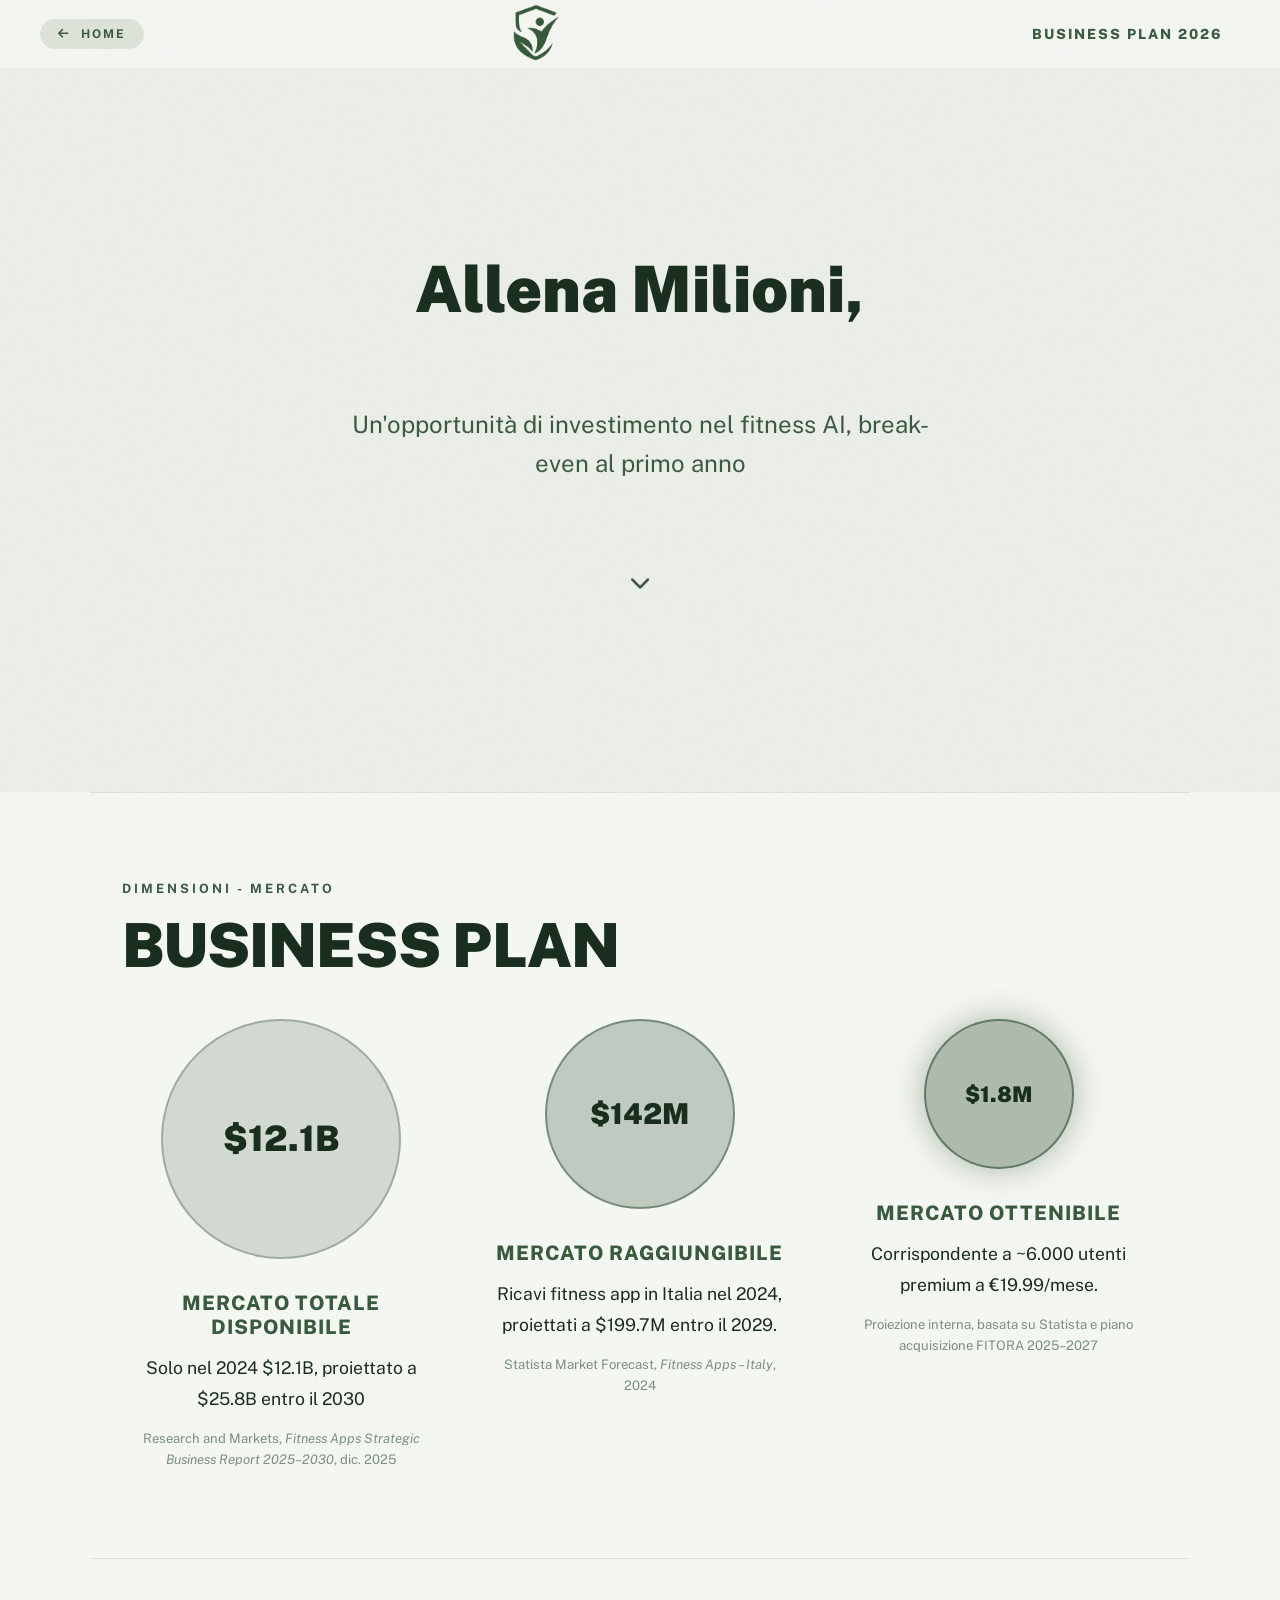
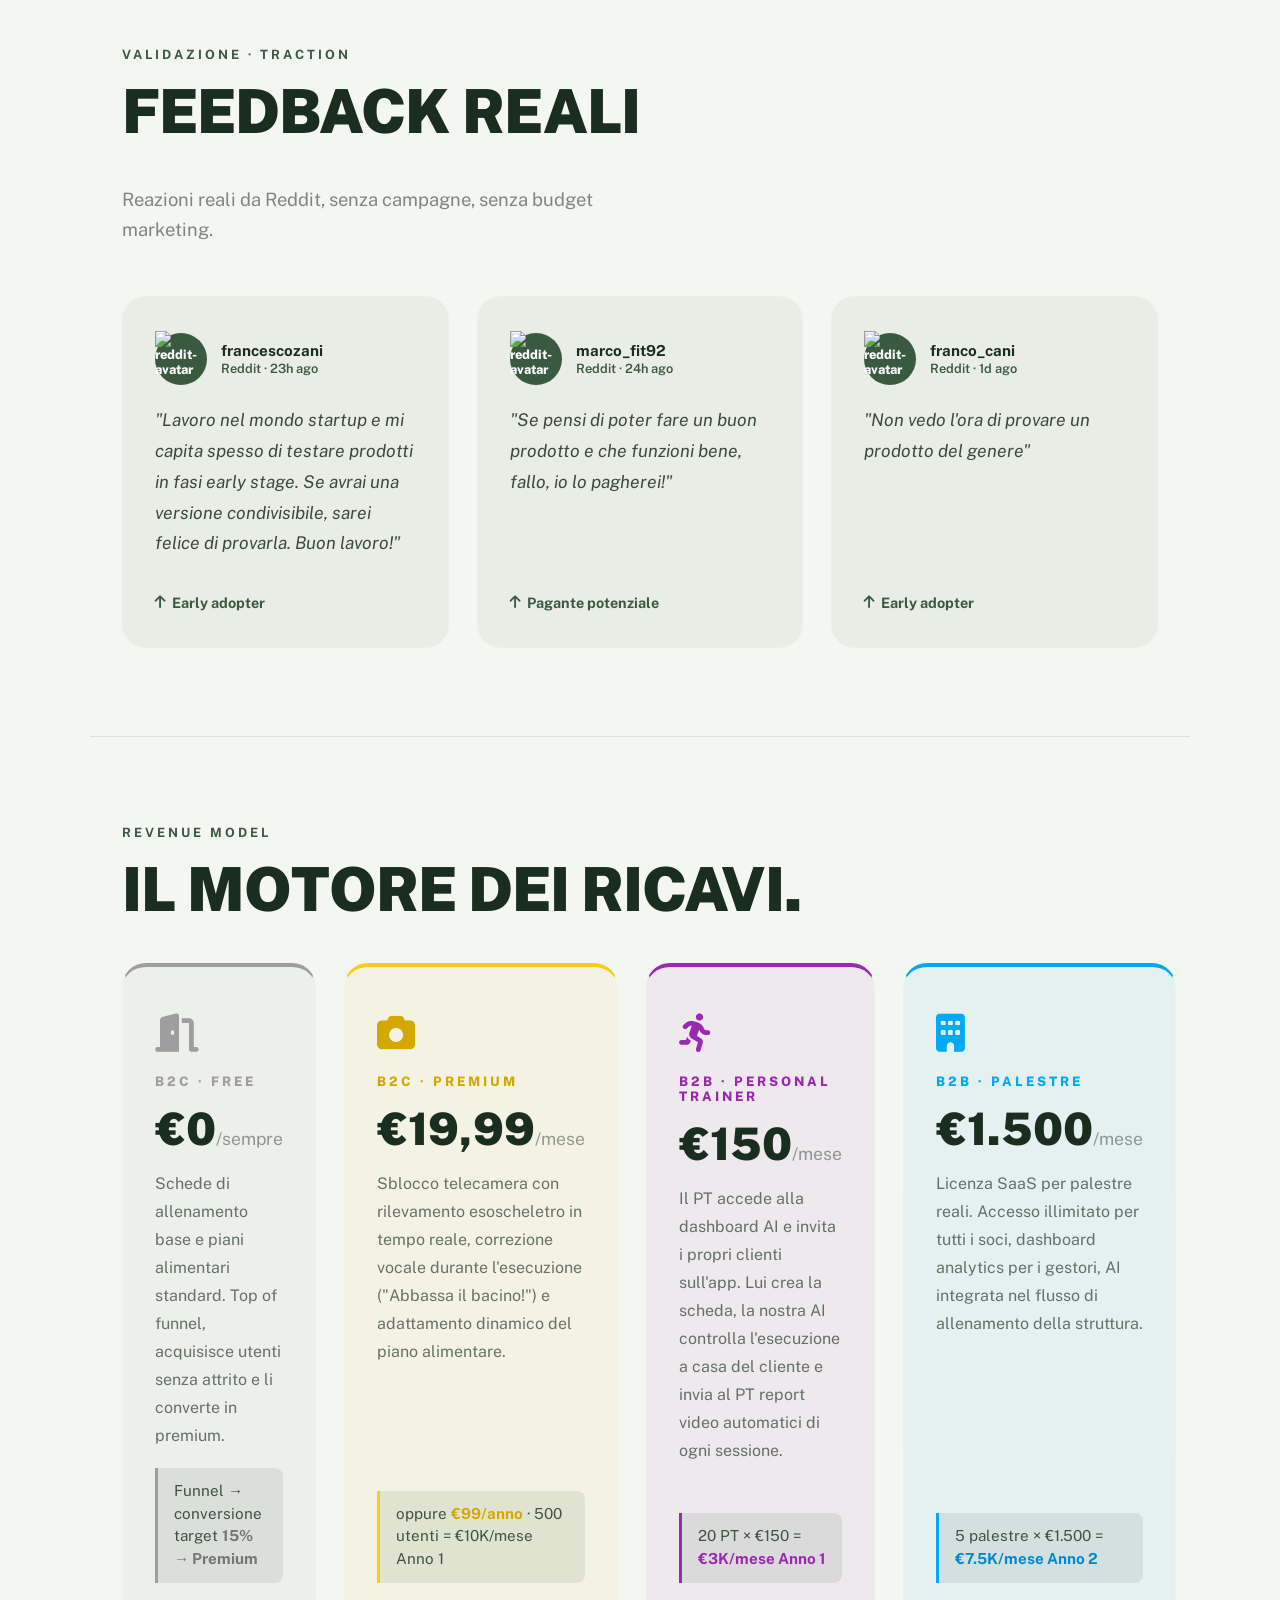
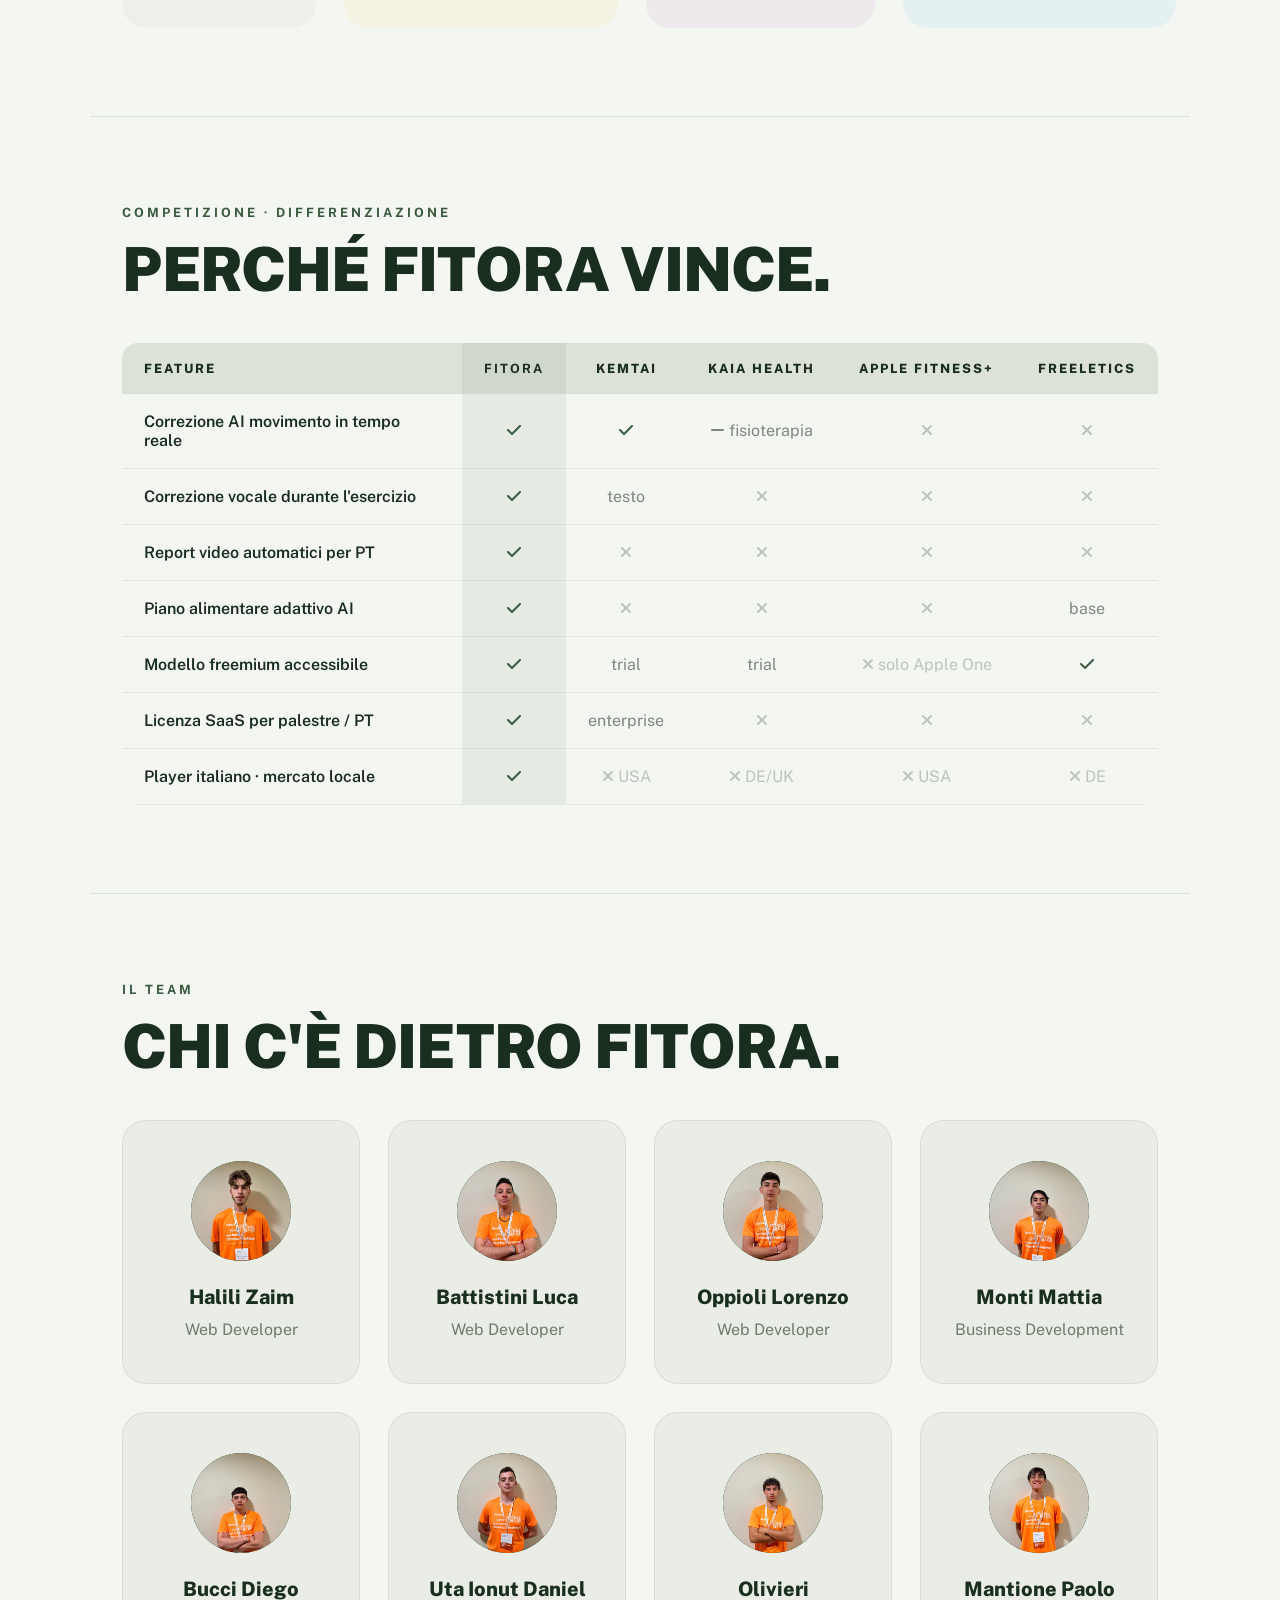
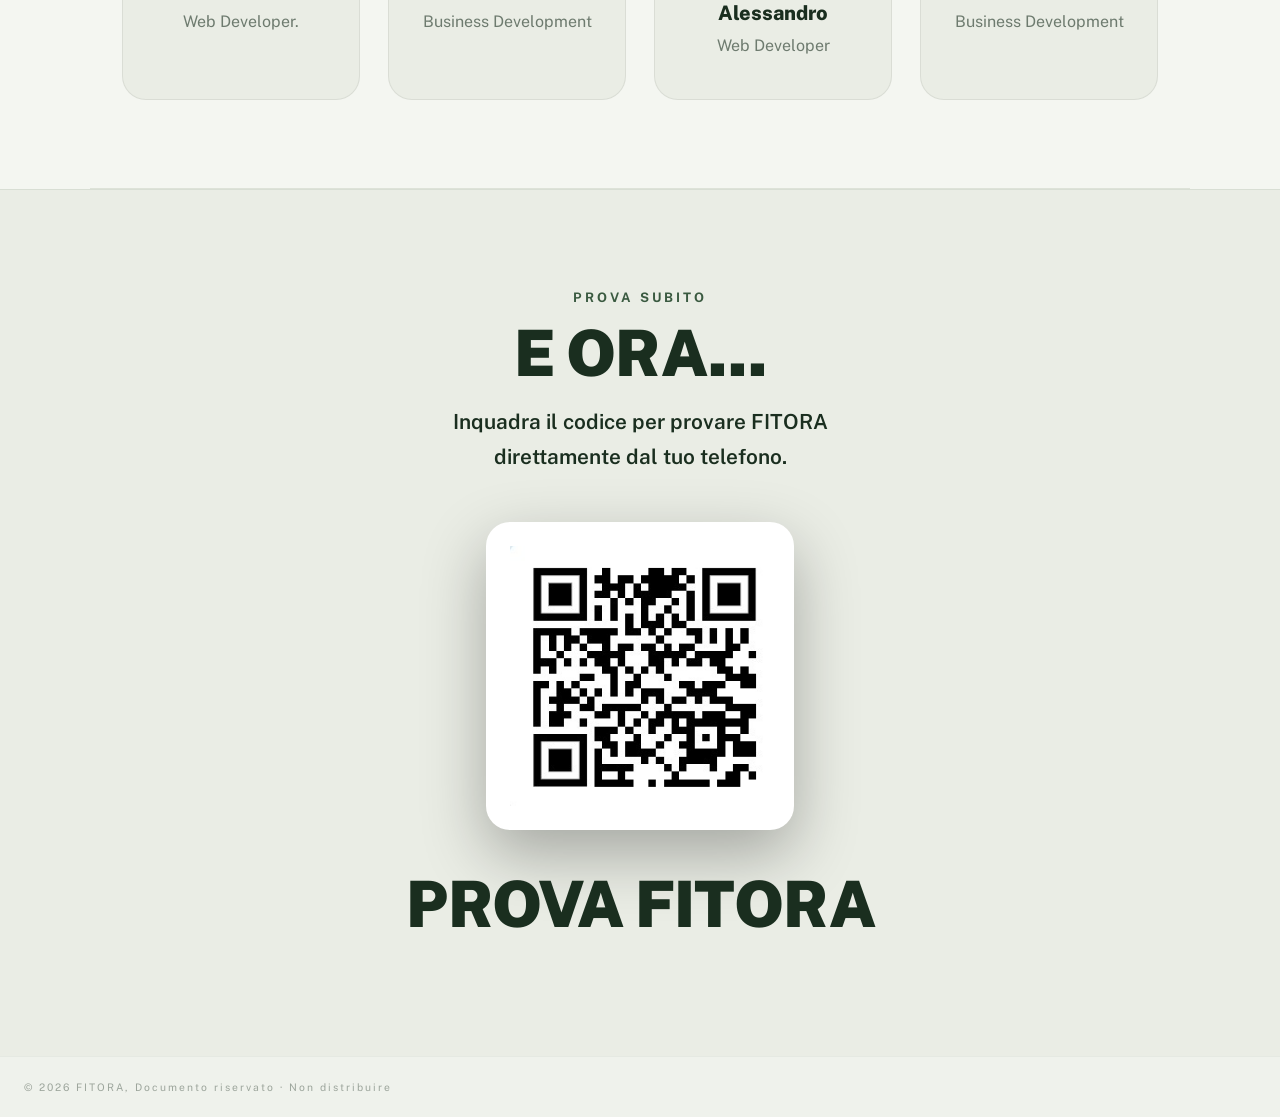
==== business.html @ dcf24d13 "." ====
<!DOCTYPE html>
<html lang="it">

<head>
  <meta charset="UTF-8">
  <meta name="viewport" content="width=device-width, initial-scale=1.0">
  <title>FITORA - Business Plan</title>
  <link rel="stylesheet" href="https://cdnjs.cloudflare.com/ajax/libs/font-awesome/6.5.2/css/all.min.css">
  <link rel="stylesheet" href="style.css">
  <link rel="stylesheet" href="business.css">
</head>

<body>

  <!-- SCROLL PROGRESS -->
  <div class="scroll-progress" id="scrollBar"></div>

  <!-- NAV -->
  <nav class="biz-nav">
    <a href="index.html" class="biz-nav-back"><i class="fa-solid fa-arrow-left"></i> &nbsp;Home</a>
    <div class="biz-nav-logo grad-text" style="display:flex;align-items:center;gap:7px;"><img src="icon (3).png"
        style="height:120px;width:auto;">FITORA</div>
    <span class="biz-tag" style="margin:0;font-size:.6rem; background-color:transparent; font-weight: 800; font-size: 14px; letter-spacing: 2px;">Business Plan 2026</span>
  </nav>

  <!-- ══ HERO ══ -->
  <section class="biz-hero">
    <h1 class="biz-hero-title hero-anim-1">
      Allena Milioni,<br>
      <span class="grad-text">Scala il Mondo.</span>
    </h1>
    <p class="biz-hero-sub hero-anim-2">
      Un'opportunità di investimento nel fitness AI, break-even al primo anno
    </p>
    <div class="hero-scroll-hint hero-anim-3">
      <i class="fa-solid fa-chevron-down"></i>
    </div>
  </section>


  <hr class="biz-divider">

  <!-- ══ MERCATO TAM/SAM/SOM ══ -->
  <section class="biz-section">
    <span class="section-tag reveal">Dimensioni - Mercato</span>
    <h2 class="section-title reveal">Business Plan</h2>
    <div class="tam-grid">
      <div class="tam-item reveal-scale d1">
        <div class="tam-circle">$12.1B</div>
        <div class="tam-item-title">Mercato Totale Disponibile</div>
        <div class="tam-item-desc">Solo nel 2024 $12.1B, proiettato a $25.8B entro il 2030</div>
        <div class="tam-source">Research and Markets, <em>Fitness Apps Strategic Business Report 2025–2030</em>, dic.
          2025</div>
      </div>
      <div class="tam-item reveal-scale d2">
        <div class="tam-circle tam-circle-mid">$142M</div>
        <div class="tam-item-title">Mercato Raggiungibile</div>
        <div class="tam-item-desc">Ricavi fitness app in Italia nel 2024, proiettati a $199.7M entro il 2029.</div>
        <div class="tam-source">Statista Market Forecast, <em>Fitness Apps – Italy</em>, 2024</div>
      </div>
      <div class="tam-item reveal-scale d3">
        <div class="tam-circle tam-circle-focus">$1.8M</div>
        <div class="tam-item-title">Mercato Ottenibile</div>
        <div class="tam-item-desc">Corrispondente a ~6.000 utenti premium a €19.99/mese.</div>
        <div class="tam-source">Proiezione interna, basata su Statista e piano acquisizione FITORA 2025–2027</div>
      </div>
    </div>
  </section>

  <hr class="biz-divider">

  <!-- ══ TRACTION ══ -->
  <section class="biz-section">
    <span class="section-tag reveal">Validazione · Traction</span>
    <h2 class="section-title reveal">Feedback Reali</h2>
    <p class="traction-sub reveal">Reazioni reali da Reddit, senza campagne, senza budget marketing.</p>
    <div class="reddit-grid">

      <div class="reddit-card reveal d1">
        <div class="reddit-header">
          <div class="reddit-avatar"><img src="https://art.ngfiles.com/comments/1049000/iu_1049813_8812437.png" alt="reddit-avatar" style="translate: 0 -5px;overflow: visible;"></div>
          <div>
            <div class="reddit-user">francescozani</div>
            <div class="reddit-sub">Reddit · 23h ago</div>
          </div>
        </div>
        <p class="reddit-quote">"Lavoro nel mondo startup e mi capita spesso di testare prodotti in fasi early stage. Se
          avrai una versione condivisibile, sarei felice di provarla. Buon lavoro!"</p>
        <div class="reddit-footer">
          <span class="reddit-upvote"><i class="fa-solid fa-arrow-up"></i> Early adopter</span>
        </div>
      </div>

      <div class="reddit-card reveal d2">
        <div class="reddit-header">
          <div class="reddit-avatar"><img src="https://art.ngfiles.com/comments/1049000/iu_1049813_8812437.png" alt="reddit-avatar"
            style="translate: 0 -5px;"></div>
          <div>
            <div class="reddit-user">marco_fit92</div>
            <div class="reddit-sub">Reddit · 24h ago</div>
          </div>
        </div>
        <p class="reddit-quote">"Se pensi di poter fare un buon prodotto e che funzioni bene, fallo, io lo pagherei!"
        </p>
        <div class="reddit-footer">
          <span class="reddit-upvote"><i class="fa-solid fa-arrow-up"></i> Pagante potenziale</span>
        </div>
      </div>

      <div class="reddit-card reveal d3">
        <div class="reddit-header">
          <div class="reddit-avatar"><img src="https://art.ngfiles.com/comments/1049000/iu_1049813_8812437.png" alt="reddit-avatar"
            style="translate: 0 -5px;"></div>
          <div>
            <div class="reddit-user">franco_cani</div>
            <div class="reddit-sub">Reddit · 1d ago</div>
          </div>
        </div>
        <p class="reddit-quote">"Non vedo l'ora di provare un prodotto del genere"</p>
        <div class="reddit-footer">
          <span class="reddit-upvote"><i class="fa-solid fa-arrow-up"></i> Early adopter</span>
        </div>
      </div>

    </div>
  </section>

  <hr class="biz-divider">

  <!-- ══ COME FAI I SOLDI ══ -->
  <section class="biz-section">
    <span class="section-tag reveal">Revenue Model</span>
    <h2 class="section-title reveal">Il Motore dei Ricavi.</h2>
    <div class="money-grid">

      <div class="money-item money-free reveal d1">
        <div class="money-icon"><i class="fa-solid fa-door-open"></i></div>
        <div class="money-channel">B2C · Free</div>
        <div class="money-price">€0<span>/sempre</span></div>
        <div class="money-desc">Schede di allenamento base e piani alimentari standard. Top of funnel, acquisisce utenti
          senza attrito e li converte in premium.</div>
        <div class="money-math">Funnel → conversione target <strong>15% → Premium</strong></div>
      </div>

      <div class="money-item money-premium reveal d2">
        <div class="money-icon"><i class="fa-solid fa-camera"></i></div>
        <div class="money-channel">B2C · Premium</div>
        <div class="money-price">€19,99<span>/mese</span></div>
        <div class="money-desc">Sblocco telecamera con rilevamento esoscheletro in tempo reale, correzione vocale
          durante l'esecuzione ("Abbassa il bacino!") e adattamento dinamico del piano alimentare.</div>
        <div class="money-math">oppure <strong>€99/anno</strong> · 500 utenti = €10K/mese Anno 1</div>
      </div>

      <div class="money-item money-pt reveal d3">
        <div class="money-icon"><i class="fa-solid fa-person-running"></i></div>
        <div class="money-channel">B2B · Personal Trainer</div>
        <div class="money-price">€150<span>/mese</span></div>
        <div class="money-desc">Il PT accede alla dashboard AI e invita i propri clienti sull'app. Lui crea la scheda,
          la nostra AI controlla l'esecuzione a casa del cliente e invia al PT report video automatici di ogni sessione.
        </div>
        <div class="money-math">20 PT × €150 = <strong>€3K/mese Anno 1</strong></div>
      </div>

      <div class="money-item money-gym reveal d4">
        <div class="money-icon"><i class="fa-solid fa-building"></i></div>
        <div class="money-channel">B2B · Palestre</div>
        <div class="money-price">€1.500<span>/mese</span></div>
        <div class="money-desc">Licenza SaaS per palestre reali. Accesso illimitato per tutti i soci, dashboard
          analytics per i gestori, AI integrata nel flusso di allenamento della struttura.</div>
        <div class="money-math">5 palestre × €1.500 = <strong>€7.5K/mese Anno 2</strong></div>
      </div>

    </div>
  </section>

  <hr class="biz-divider">

  <!-- ══ COMPETIZIONE ══ -->
  <section class="biz-section">
    <span class="section-tag reveal">Competizione · Differenziazione</span>
    <h2 class="section-title reveal">Perché FITORA vince.</h2>
    <div class="comp-table-wrap reveal">
      <table class="comp-table">
        <thead>
          <tr>
            <th>Feature</th>
            <th>FITORA</th>
            <th>Kemtai</th>
            <th>Kaia Health</th>
            <th>Apple Fitness+</th>
            <th>Freeletics</th>
          </tr>
        </thead>
        <tbody>
          <tr>
            <td>Correzione AI movimento in tempo reale</td>
            <td class="comp-yes"><i class="fa-solid fa-check"></i></td>
            <td class="comp-yes"><i class="fa-solid fa-check"></i></td>
            <td class="comp-partial"><i class="fa-solid fa-minus"></i> fisioterapia</td>
            <td class="comp-no"><i class="fa-solid fa-xmark"></i></td>
            <td class="comp-no"><i class="fa-solid fa-xmark"></i></td>
          </tr>
          <tr>
            <td>Correzione vocale durante l'esercizio</td>
            <td class="comp-yes"><i class="fa-solid fa-check"></i></td>
            <td class="comp-partial"> testo</td>
            <td class="comp-no"><i class="fa-solid fa-xmark"></i></td>
            <td class="comp-no"><i class="fa-solid fa-xmark"></i></td>
            <td class="comp-no"><i class="fa-solid fa-xmark"></i></td>
          </tr>
          <tr>
            <td>Report video automatici per PT</td>
            <td class="comp-yes"><i class="fa-solid fa-check"></i></td>
            <td class="comp-no"><i class="fa-solid fa-xmark"></i></td>
            <td class="comp-no"><i class="fa-solid fa-xmark"></i></td>
            <td class="comp-no"><i class="fa-solid fa-xmark"></i></td>
            <td class="comp-no"><i class="fa-solid fa-xmark"></i></td>
          </tr>
          <tr>
            <td>Piano alimentare adattivo AI</td>
            <td class="comp-yes"><i class="fa-solid fa-check"></i></td>
            <td class="comp-no"><i class="fa-solid fa-xmark"></i></td>
            <td class="comp-no"><i class="fa-solid fa-xmark"></i></td>
            <td class="comp-no"><i class="fa-solid fa-xmark"></i></td>
            <td class="comp-partial"> base</td>
          </tr>
          <tr>
            <td>Modello freemium accessibile</td>
            <td class="comp-yes"><i class="fa-solid fa-check"></i></td>
            <td class="comp-partial"> trial</td>
            <td class="comp-partial"> trial</td>
            <td class="comp-no"><i class="fa-solid fa-xmark"></i> solo Apple One</td>
            <td class="comp-yes"><i class="fa-solid fa-check"></i></td>
          </tr>
          <tr>
            <td>Licenza SaaS per palestre / PT</td>
            <td class="comp-yes"><i class="fa-solid fa-check"></i></td>
            <td class="comp-partial"> enterprise</td>
            <td class="comp-no"><i class="fa-solid fa-xmark"></i></td>
            <td class="comp-no"><i class="fa-solid fa-xmark"></i></td>
            <td class="comp-no"><i class="fa-solid fa-xmark"></i></td>
          </tr>
          <tr>
            <td>Player italiano · mercato locale</td>
            <td class="comp-yes"><i class="fa-solid fa-check"></i></td>
            <td class="comp-no"><i class="fa-solid fa-xmark"></i> USA</td>
            <td class="comp-no"><i class="fa-solid fa-xmark"></i> DE/UK</td>
            <td class="comp-no"><i class="fa-solid fa-xmark"></i> USA</td>
            <td class="comp-no"><i class="fa-solid fa-xmark"></i> DE</td>
          </tr>
        </tbody>
      </table>
    </div>
  </section>

  <hr class="biz-divider">

  <!-- ══ TEAM ══ -->
  <section class="biz-section">
    <span class="section-tag reveal">Il Team</span>
    <h2 class="section-title reveal">Chi c'è dietro FITORA.</h2>
    <div class="team-grid">

      <div class="team-card reveal d1">
        <div class="team-avatar"><img src="foto/foto1.jpeg"
            style="border-radius:70%; height:100%; width:100%; object-fit:cover;"></div>
        <div class="team-name">Halili Zaim</div>
        <div class="team-bio">Web Developer</div>
      </div>

      <div class="team-card reveal d2">
        <div class="team-avatar"><img src="foto/foto2.jpeg"
            style="border-radius:70%; height:100%; width:100%; object-fit:cover;"></div>
        <div class="team-name">Battistini Luca</div>
        <div class="team-bio">Web Developer</div>
      </div>

      <div class="team-card reveal d3">
        <div class="team-avatar"><img src="foto/foto3.jpeg"
            style="border-radius:70%; height:100%; width:100%; object-fit:cover;"></div>
        <div class="team-name">Oppioli Lorenzo</div>
        <div class="team-bio">Web Developer</div>
      </div>

      <div class="team-card reveal d4">
        <div class="team-avatar"><img src="foto/foto4.jpeg"
            style="border-radius:70%; height:100%; width:100%; object-fit:cover;"></div>
        <div class="team-name">Monti Mattia</div>
        <div class="team-bio">Business Development</div>
      </div>

      <div class="team-card reveal d5">
        <div class="team-avatar"><img src="foto/foto5.jpeg"
            style="border-radius:70%; height:100%; width:100%; object-fit:cover;"></div>
        <div class="team-name">Bucci Diego</div>
        <div class="team-bio">Web Developer.</div>
      </div>

      <div class="team-card reveal d6">
        <div class="team-avatar"><img src="foto/foto6.jpeg"
            style="border-radius:70%; height:100%; width:100%; object-fit:cover;"></div>
        <div class="team-name">Uta Ionut Daniel</div>
        <div class="team-bio">Business Development</div>
      </div>

      <div class="team-card reveal d1">
        <div class="team-avatar"><img src="foto/foto7.jpeg"
            style="border-radius:70%; height:100%; width:100%; object-fit:cover;"></div>
        <div class="team-name">Olivieri Alessandro</div>
        <div class="team-bio">Web Developer</div>
      </div>

      <div class="team-card reveal d2">
        <div class="team-avatar"><img src="foto/foto8.jpeg"
            style="border-radius:70%; height:100%; width:100%; object-fit:cover;"></div>
        <div class="team-name">Mantione Paolo</div>
        <div class="team-bio">Business Development</div>
      </div>

    </div>
  </section>

  <hr class="biz-divider">

  <!-- ====================== QR ====================== -->
  <section id="qr-section">
    <div class="qr-inner reveal">
      <div class="qr-eyebrow">Prova Subito</div>
      <h2 class="qr-title">E ORA...</h2>
      <p class="qr-sub" style="color: var(--white); font-weight: 600;">Inquadra il codice per provare FITORA direttamente dal tuo telefono.</p>
      <div class="qr-box">
        <img src="qr.png" alt="QR Code FITORA" class="qr-img">
      </div>
      <br>
      <br>
      <br>
      <h2 class="qr-title">PROVA FITORA</h2>
    </div>
  </section>
  <!-- ══ CTA ══ -->
  <!-- <div class="biz-cta">
    <span class="section-tag reveal" style="display:block;margin-bottom:16px">Prossimi passi</span>
    <h2 class="section-title reveal" style="margin-bottom:12px">Pronto a costruire<br><span class="grad-text">il futuro del fitness?</span></h2>
    <p class="reveal" style="max-width:480px;margin:0 auto 32px;opacity:.7;font-size:.95rem">
      
    </p>
    <div class="cta-btns reveal">
      <a href="index.html" class="btn-cta"><i class="fa-solid fa-house" style="margin-right:8px"></i>Vai alla Home di FITORA</a>
      <a href="https://alecode25.github.io/skeleton" target="_blank" rel="noopener" class="btn-ghost"><i class="fa-solid fa-camera" style="margin-right:8px"></i>Testa l'AI adesso</a>
    </div>
  </div> -->

  <footer
    style="background:var(--dark2);padding:24px;text-align:center;font-size:.65rem;opacity:.4;letter-spacing:2px;">
    © 2026 FITORA, Documento riservato · Non distribuire
  </footer>

  <script>
    /* ── Scroll progress bar ── */
    const scrollBar = document.getElementById('scrollBar');
    window.addEventListener('scroll', () => {
      const pct = window.scrollY / (document.documentElement.scrollHeight - window.innerHeight) * 100;
      scrollBar.style.width = pct + '%';
    }, { passive: true });

    /* ── Reveal on scroll ── */
    const revealObserver = new IntersectionObserver((entries) => {
      entries.forEach(e => {
        if (e.isIntersecting) {
          e.target.classList.add('visible');
          revealObserver.unobserve(e.target);
        }
      });
    }, { threshold: 0.12 });

    document.querySelectorAll('.reveal, .reveal-scale').forEach(el => revealObserver.observe(el));

    /* ── KPI number counters ── */
    function animateCount(el) {
      const target = parseFloat(el.dataset.target);
      const prefix = el.dataset.prefix || '';
      const suffix = el.dataset.suffix || '';
      const isInt = Number.isInteger(target);
      const duration = 1400;
      const start = performance.now();

      function tick(now) {
        const p = Math.min((now - start) / duration, 1);
        const eased = 1 - Math.pow(1 - p, 3);
        const val = target * eased;
        el.textContent = prefix + (isInt ? Math.round(val) : val.toFixed(1)) + suffix;
        if (p < 1) requestAnimationFrame(tick);
      }
      requestAnimationFrame(tick);
    }

    const kpiObserver = new IntersectionObserver((entries) => {
      entries.forEach(e => {
        if (e.isIntersecting && !e.target.dataset.counted) {
          e.target.dataset.counted = '1';
          animateCount(e.target);
        }
      });
    }, { threshold: 0.6 });

    document.querySelectorAll('[data-target]').forEach(el => kpiObserver.observe(el));

    /* ── Fund bars animation ── */
    const barObserver = new IntersectionObserver((entries) => {
      entries.forEach(e => {
        if (e.isIntersecting) {
          const fill = e.target.querySelector('.fund-bar-fill');
          if (fill && fill.dataset.w) {
            setTimeout(() => { fill.style.width = fill.dataset.w; }, 200);
          }
          barObserver.unobserve(e.target);
        }
      });
    }, { threshold: 0.4 });

    document.querySelectorAll('.fund-item').forEach(el => barObserver.observe(el));
  </script>

</body>

</html>
---- style.css ----
@import url('https://fonts.googleapis.com/css2?family=Public+Sans:ital,wght@0,100..900;1,100..900&family=Sansation:ital,wght@0,300;0,400;0,700;1,300;1,400;1,700&display=swap');

*,
*::before,
*::after {
  margin: 0;
  padding: 0;
  box-sizing: border-box;
}

button {
  cursor: pointer !important;
}

h1 {
  font-size: clamp(2.5rem, 5vw, 7.2rem) !important;
}

h2 {
  font-size: clamp(2.5rem, 5vw, 5.2rem) !important;
}

button:active {
  scale: 0.95;
}

html {
  scroll-behavior: smooth;
  font-size: 16px;
}

/* ── PRESENTAZIONE SU GRANDE SCHERMO ── */
@media (min-width: 1400px) {
  html { font-size: 19px; }
}

@media (min-width: 1700px) {
  html { font-size: 22px; }
}

:root {
  --cyan: #3a5a40;
  /* hunter green,primary accent */
  --green: #517751;
  /* fern,secondary accent */
  --yellow: #a3b18a;
  /* dry sage,tertiary accent */
  --grad: linear-gradient(90deg, #3a5a40);
  --grad-text: linear-gradient(100deg, var(--white));
  --dark: #f4f6f1;
  /* main bg,warm off-white */
  --dark2: #eaede5;
  /* section alt bg */
  --dark3: #dde2d8;
  /* card/panel bg */
  --white: #1a2e1f;
  /* body text,deep pine */
  --nav-h: 68px;
}

body {
  background: var(--dark);
  color: var(--white);
  font-family: 'Public Sans', sans-serif;
  overflow-x: hidden;
  -webkit-font-smoothing: antialiased;
}

img {
  display: block;
  max-width: 100%;
}

a {
  text-decoration: none;
  color: inherit;
}

/* Noise overlay */
body::after {
  content: '';
  position: fixed;
  inset: 0;
  background-image: url("data:image/svg+xml,%3Csvg viewBox='0 0 256 256' xmlns='http://www.w3.org/2000/svg'%3E%3Cfilter id='n'%3E%3CfeTurbulence type='fractalNoise' baseFrequency='0.85' numOctaves='4' stitchTiles='stitch'/%3E%3C/filter%3E%3Crect width='100%25' height='100%25' filter='url(%23n)' opacity='0.035'/%3E%3C/svg%3E");
  pointer-events: none;
  z-index: 9999;
  opacity: 0.5;
}

/* =============================================
   HELPERS
============================================= */
.grad-text {
  background: var(--grad-text);
  -webkit-background-clip: text;
  -webkit-text-fill-color: transparent;
  background-clip: text;
}

.section-tag {
  display: block;
  font-size: 0.7rem;
  font-weight: 600;
  letter-spacing: 5px;
  text-transform: uppercase;
  color: var(--cyan);
  margin-bottom: 14px;
}

.reveal {
  opacity: 0;
  transform: translateY(36px);
  transition: opacity 0.85s cubic-bezier(0.22, 1, 0.36, 1),
    transform 0.85s cubic-bezier(0.22, 1, 0.36, 1);
}

.reveal.visible {
  opacity: 1;
  transform: none;
}

/* =============================================
   NEW MODERN NAVIGATION
============================================= */
.main-header {
  position: fixed;
  top: 0;
  left: 0;
  width: 100%;
  z-index: 2100;
  height: var(--nav-h);
  display: flex;
  align-items: center;
  padding: 0 clamp(20px, 5vw, 60px);
  background: transparent;
  transition: all 0.4s cubic-bezier(0.165, 0.84, 0.44, 1);
}

.main-header.scrolled {
  background: rgba(244, 246, 241, 0.92);
  backdrop-filter: blur(12px);
  -webkit-backdrop-filter: blur(12px);
  border-bottom: 1px solid rgba(58, 90, 64, 0.15);
  height: 60px;
}

.nav-container {
  display: flex;
  align-items: center;
  justify-content: space-between;
  width: 100%;
  max-width: 1620px;
  margin: 0 auto;
}

.nav-logo {
  font-family: 'Public Sans', sans-serif;
  font-weight: 900;
  font-size: 1.5rem;
  letter-spacing: 4px;
  text-transform: uppercase;
}

.nav-menu {
  display: flex;
  align-items: center;
  gap: clamp(15px, 2vw, 35px);
}

.nav-menu a {
  font-size: 0.75rem;
  font-weight: 600;
  letter-spacing: 2px;
  text-transform: uppercase;
  color: rgba(26, 46, 31, 0.95);
  transition: color 0.3s, transform 0.3s;
}

.nav-menu a:hover {
  color: var(--cyan);
  transform: translateY(-1px);
}

.nav-actions {
  display: flex;
  align-items: center;
  gap: 20px;
}

.nav-profile-btn {
  width: 40px;
  height: 40px;
  border-radius: 50%;
  border: 2px solid var(--cyan);
  overflow: hidden;
  cursor: pointer;
  transition: transform 0.2s;
}

.nav-profile-btn:hover {
  transform: scale(1.1);
}

.nav-profile-btn img {
  width: 100%;
  height: 100%;
  object-fit: cover;
}

/* Profile Modal */
.profile-modal {
  position: fixed;
  inset: 0;
  background: rgba(26, 46, 31, 0.6);
  backdrop-filter: blur(10px);
  z-index: 3000;
  display: none;
  align-items: center;
  justify-content: center;
  padding: 20px;
}

.profile-modal.active {
  display: flex;
}

.profile-content {
  background: var(--dark2);
  border: 1px solid rgba(58, 90, 64, 0.25);
  padding: 40px;
  width: 100%;
  max-width: 450px;
  border-radius: 40px;
  position: relative;
  animation: modalPop 0.4s cubic-bezier(0.175, 0.885, 0.32, 1.275);
}

@keyframes modalPop {
  from {
    opacity: 0;
    transform: scale(0.8);
  }

  to {
    opacity: 1;
    transform: scale(1);
  }
}

.close-modal {
  position: absolute;
  top: 15px;
  right: 20px;
  background: none;
  border: none;
  color: var(--white);
  font-size: 2rem;
  cursor: pointer;
  padding: 1px 15px;
  border-radius: 1000px;
}

.close-modal:hover {
  color: var(--cyan);
  background-color: rgba(128, 128, 128, 0.2);
}

.profile-avatar-edit {
  display: flex;
  flex-direction: column;
  align-items: center;
  gap: 10px;
  margin: 10px 0;
}

.profile-avatar-edit img {
  width: 80px;
  height: 80px;
  border-radius: 50%;
  border: 2px solid var(--cyan);
  object-fit: cover;
}

.edit-avatar-btn {
  display: block;
  margin: 0 auto;
  background: none;
  border: 1px solid var(--cyan);
  color: var(--cyan);
  font-size: 0.9rem;
  padding: 6px 14px;
  text-transform: uppercase;
  cursor: pointer;
  border-radius: 6px;
  transition: all 0.2s ease;
}

.edit-avatar-btn:hover {
  background: rgba(58, 90, 64, 0.08);
}

.profile-data-grid {
  display: grid;
  grid-template-columns: 1fr 1fr;
  gap: 15px;
}

.data-item {
  display: flex;
  flex-direction: column;
  gap: 5px;
}

.data-item label {
  font-size: 0.6rem;
  color: var(--cyan);
  text-transform: uppercase;
  letter-spacing: 1px;
}

.data-item input {
  background: var(--dark3);
  border: 1px solid rgba(26, 46, 31, 0.15);
  color: var(--white);
  padding: 8px;
  font-family: inherit;
}

/* Mobile Overlay Fix */
.mobile-overlay .mobile-links a.grad-text {
  border-top: 1px solid rgba(26, 46, 31, 0.12);
  padding-top: 20px;
}

/* Updated Nav CTA */
.nav-cta-btn {
  background: var(--grad);
  background-size: 250% 100%;
  color: #fff !important;
  font-family: 'Public Sans', sans-serif;
  font-weight: 700;
  font-size: 0.8rem;
  letter-spacing: 2px;
  text-transform: uppercase;
  padding: 10px 24px;
  border-radius: 40px;
  border: none;
  transition: transform 0.3s, box-shadow 0.3s;
  animation: liquidShift 5s ease infinite;
  position: relative;
  overflow: hidden;
}


.nd {
  background-color: #f4f6f1;
  color: #3a5a40;
  background-size: 250% 100%;
  font-family: 'Public Sans', sans-serif;
  font-weight: 700;
  font-size: 0.8rem;
  letter-spacing: 2px;
  text-transform: uppercase;
  padding: 10px 24px;
  border-radius: 40px;
  border: none;
  transition: 0.2s ease-in-out;
  animation: liquidShift 5s ease infinite;
  position: relative;
  overflow: hidden;
}

.nd:hover {
  background-color: #3a5a40;
  color: #f4f6f1;
}

.nav-cta-btn:hover {
  transform: scale(1.05);
}

/* --- ANIMAZIONE HAMBURGER TO X --- */
#navToggle {
  display: none;
  background: transparent;
  border: none;
  cursor: pointer;
  padding: 0;
  position: relative;
  z-index: 10001;
  width: 30px;
  height: 22px;
  flex-direction: column;
  justify-content: space-between;
}

#navToggle span {
  display: block;
  width: 100%;
  height: 3px;
  background-color: var(--white);
  border-radius: 3px;
  transition: all 0.4s cubic-bezier(0.68, -0.6, 0.32, 1.6);
  transform-origin: center;
}

#navToggle.active span:nth-child(1) {
  transform: translateY(9.5px) rotate(135deg);
}

#navToggle.active span:nth-child(2) {
  opacity: 0;
  transform: translateX(-20px);
}

#navToggle.active span:nth-child(3) {
  transform: translateY(-9.5px) rotate(-135deg);
}

#navToggle:hover span:nth-child(2) {
  width: 70%;
}

#navToggle.active:hover span:nth-child(2) {
  width: 100%;
}

/* Mobile Overlay */
.mobile-overlay {
  position: fixed;
  inset: 0;
  background: rgba(234, 237, 229, 0.98);
  z-index: 2050;
  display: flex;
  flex-direction: column;
  align-items: center;
  justify-content: center;
  opacity: 0;
  pointer-events: none;
  transition: opacity 0.4s;
  padding: 40px;
}

.mobile-overlay.active {
  opacity: 1;
  pointer-events: all;
}

.mobile-profile-section {
  display: flex;
  flex-direction: column;
  align-items: center;
  margin-bottom: 40px;
  cursor: pointer;
  opacity: 0;
  transform: translateY(20px);
  transition: all 0.4s 0.1s;
}

.mobile-overlay.active .mobile-profile-section {
  opacity: 1;
  transform: translateY(0);
}

.mobile-profile-section img {
  width: 88px;
  height: 88px;
  border-radius: 50%;
  border: 3px solid var(--cyan);
  object-fit: cover;
  object-position: center top;
  margin-bottom: 12px;
  box-shadow: 0 4px 20px rgba(26,46,31,.15);
}

.mobile-profile-section span {
  font-family: 'Public Sans', sans-serif;
  font-weight: 900;
  font-size: 1.4rem;
  letter-spacing: 2px;
}

.mobile-profile-section p {
  font-size: 0.7rem;
  color: rgba(26, 46, 31, 0.45);
  text-transform: uppercase;
  letter-spacing: 1px;
}

.mobile-links {
  display: flex;
  flex-direction: column;
  gap: 30px;
  text-align: center;
  margin-bottom: 50px;
}

.mobile-links a {
  font-family: 'Public Sans', sans-serif;
  font-size: 2rem;
  font-weight: 900;
  letter-spacing: 4px;
  text-transform: uppercase;
  color: var(--white);
  opacity: 0;
  transform: translateY(20px);
  transition: all 0.4s;
}

.mobile-overlay.active .mobile-links a {
  opacity: 1;
  transform: translateY(0);
}

.mobile-overlay.active .mobile-links a:nth-child(1) {
  transition-delay: 0.2s;
}

.mobile-overlay.active .mobile-links a:nth-child(2) {
  transition-delay: 0.3s;
}

.mobile-overlay.active .mobile-links a:nth-child(3) {
  transition-delay: 0.4s;
}

.mobile-overlay.active .mobile-links a:nth-child(4) {
  transition-delay: 0.5s;
}

.mobile-overlay.active .mobile-links a:nth-child(5) {
  transition-delay: 0.6s;
}

@media (max-width: 960px) {

  .nav-menu,
  .nav-actions {
    display: none;
  }

  .nav-toggle {
    display: block;
  }

  #navToggle {
    display: flex;
  }
}

/* =============================================
   HERO
============================================= */
#hero {
  position: relative;
  min-height: 100svh;
  display: flex;
  align-items: center;
  overflow: hidden;
  background: radial-gradient(ellipse 70% 80% at 65% 50%, #d6e4d8 0%, #f4f6f1 55%);
  padding-top: var(--nav-h);
}

.hero-lines {
  position: absolute;
  inset: 0;
  background: repeating-linear-gradient(-45deg, transparent, transparent 48px,
      rgba(58, 90, 64, 0.04) 48px, rgba(58, 90, 64, 0.04) 49px);
}

.hero-panel {
  position: absolute;
  top: 0;
  right: 0;
  width: 52%;
  height: 100%;
  clip-path: polygon(18% 0, 100% 0, 100% 100%, 0 100%);
  background: linear-gradient(140deg, #d6e4d8 0%, #eaede5 100%);
}

.hero-panel::after {
  content: '';
  position: absolute;
  inset: 0;
  background: radial-gradient(ellipse at 40% 50%, rgba(58, 90, 64, 0.07) 0%, transparent 65%);
}

.hero-visual {
  position: absolute;
  top: 0;
  right: 0;
  width: 52%;
  height: 100%;
  clip-path: polygon(18% 0, 100% 0, 100% 100%, 0 100%);
  z-index: 1;
}

.hero-visual img {
  width: 100%;
  height: 100%;
  object-fit: cover;
  object-position: center top;
  filter: grayscale(15%) brightness(0.85);
}

.hero-visual-overlay {
  position: absolute;
  inset: 0;
  background: linear-gradient(to right,
      #f4f6f1 0%,
      rgba(244, 246, 241, 0.4) 30%,
      rgba(234, 237, 229, 0.1) 100%);
}

.hero-content {
  position: relative;
  z-index: 10;
  padding: clamp(40px, 6vw, 80px) clamp(20px, 5vw, 60px);
  animation: heroIn 1s cubic-bezier(0.22, 1, 0.36, 1) 0.1s both;
}

@keyframes heroIn {
  from {
    opacity: 0;
    transform: translateY(30px);
  }

  to {
    opacity: 1;
    transform: none;
  }
}

.hero-badge {
  display: inline-block;
  font-size: 0.7rem;
  font-weight: 600;
  letter-spacing: 4px;
  text-transform: uppercase;
  color: var(--cyan);
  padding: 6px 14px;
  margin-bottom: 22px;
}

.hero-logo {
  font-family: 'Public Sans', sans-serif;
  font-weight: 900;
  font-size: clamp(4.5rem, 13vw, 7.5rem);
  line-height: 0.88;
  letter-spacing: -3px;
  text-transform: uppercase;
  margin-bottom: 22px;
}

.hero-quote {
  font-size: clamp(0.9rem, 2vw, 1.05rem);
  line-height: 1.7;
  color: rgba(26, 46, 31, 0.95);
  font-style: italic;
  max-width: 460px;
  margin-bottom: 42px;
  font-weight: 500;
}

.hero-btns {
  display: flex;
  gap: 10px;
  flex-wrap: wrap;
  align-items: center;
}

.btn-cta {
  display: inline-block;
  background: var(--grad);
  background-size: 250% 100%;
  color: #fff;
  font-family: 'Public Sans', sans-serif;
  font-weight: 600;
  font-size: clamp(0.95rem, 2.5vw, 1.1rem);
  letter-spacing: 3px;
  text-transform: uppercase;
  padding: clamp(14px, 2.5vw, 18px) clamp(28px, 5vw, 42px);
  border-radius: 40px;
  transition: transform 0.2s, box-shadow 0.3s;
  position: relative;
  overflow: hidden;
  animation: liquidShift 5s ease infinite;
}

.btn-cta::before {
  content: '';
  position: absolute;
  inset: 0;
  background: rgba(255, 255, 255, 0.18);
  border-radius: inherit;
  transform: translateY(100%);
  transition: transform 0.5s cubic-bezier(0.23, 1, 0.32, 1);
}

.btn-cta:hover::before {
  transform: translateY(0);
}

.btn-cta:hover {
  transform: scale(1.03);
}

.btn-ghost {
  font-family: 'Public Sans', sans-serif;
  display: flex;
  align-items: center;
  gap: 7px;
  font-size: clamp(0.95rem, 2.5vw, 1.1rem);
  font-weight: 600;
  letter-spacing: 2px;
  text-transform: uppercase;
  color: rgba(26, 46, 31, 0.65);
  border-radius: 40px;
  padding: 11px 20px;
  backdrop-filter: blur(8px);
  -webkit-backdrop-filter: blur(8px);
  transition: all 0.3s ease;
  padding: clamp(14px, 2.5vw, 18px) clamp(28px, 5vw, 35px);
}

.btn-ghost:hover {
  color: var(--cyan);
  border-color: rgba(58, 90, 64, 0.45);
  background: rgba(58, 90, 64, 0.07);
}

/* Hero scroll indicator */
.scroll-hint {
  position: absolute;
  bottom: 32px;
  left: 50%;
  transform: translateX(-50%);
  display: flex;
  flex-direction: column;
  align-items: center;
  gap: 8px;
  font-size: 0.6rem;
  letter-spacing: 4px;
  text-transform: uppercase;
  color: rgba(26, 46, 31, 0.3);
  animation: fadeInUp 1s 1.5s both;
}

.scroll-hint .dot {
  width: 4px;
  height: 4px;
  background: var(--cyan);
  border-radius: 50%;
  animation: bounce 1.6s ease-in-out infinite;
}

@keyframes bounce {

  0%,
  100% {
    transform: translateY(0)
  }

  50% {
    transform: translateY(8px)
  }
}

@keyframes fadeInUp {
  from {
    opacity: 0;
    transform: translateX(-50%) translateY(10px)
  }

  to {
    opacity: 1;
    transform: translateX(-50%) translateY(0)
  }
}

@keyframes liquidShift {

  0%,
  100% {
    background-position: 0% 50%;
  }

  50% {
    background-position: 100% 50%;
  }
}

/* =============================================
   STATS BAR
============================================= */
.stats-bar {
  display: grid;
  grid-template-columns: repeat(4, 1fr);
  background: var(--dark3);
  border-top: 1px solid rgba(58, 90, 64, 0.15);
  border-bottom: 1px solid rgba(58, 90, 64, 0.15);
}

.stat-item {
  padding: clamp(20px, 4vw, 36px) clamp(12px, 2vw, 20px);
  text-align: center;
  border-right: 1px solid rgba(26, 46, 31, 0.08);
  opacity: 0;
  transform: translateY(16px);
  transition: opacity 0.6s, transform 0.6s;
}

.stat-item:last-child {
  border-right: none;
}

.stat-item.visible {
  opacity: 1;
  transform: none;
}

.stat-item:nth-child(2) {
  transition-delay: 0.1s;
}

.stat-item:nth-child(3) {
  transition-delay: 0.2s;
}

.stat-item:nth-child(4) {
  transition-delay: 0.3s;
}

.stat-num {
  font-family: 'Public Sans', sans-serif;
  font-weight: 900;
  font-size: clamp(1.8rem, 4vw, 2.8rem);
}

.stat-label {
  font-size: clamp(0.6rem, 1.2vw, 0.72rem);
  letter-spacing: 3px;
  text-transform: uppercase;
  color: rgba(26, 46, 31, 0.4);
  margin-top: 4px;
}

/* =============================================
   SECTION BASE
============================================= */
.section {
  padding: clamp(70px, 10vw, 130px) clamp(20px, 5vw, 70px);
}

.section-title {
  font-family: 'Public Sans', sans-serif;
  font-weight: 900;
  font-size: clamp(2.8rem, 7vw, 5.8rem);
  line-height: 1;
  letter-spacing: -1px;
  text-transform: uppercase;
  margin-bottom: 28px;
}

/* =============================================
   BEYOND BILANCIA
============================================= */
#beyond {
  background: var(--dark);
  display: grid;
  grid-template-columns: 1fr 1fr;
  gap: clamp(40px, 6vw, 90px);
  align-items: center;
}

.beyond-visual {
  position: relative;
  border-radius: 0;
  overflow: hidden;
  aspect-ratio: 4/3;
  clip-path: polygon(0 0, 88% 0, 100% 100%, 12% 100%);
}

.beyond-visual img {
  width: 100%;
  height: 100%;
  object-fit: cover;
  filter: brightness(0.85) grayscale(15%);
  transform: scale(1.06);
  transition: transform 7s ease;
}

.beyond-visual:hover img {
  transform: scale(1);
}

.beyond-visual::after {
  content: '';
  position: absolute;
  inset: 0;
  background: linear-gradient(130deg, rgba(58, 90, 64, 0.12) 0%, transparent 55%);
}

.beyond-slash {
  position: absolute;
  right: -3px;
  top: 50%;
  transform: translateY(-50%);
  width: 5px;
  height: 100px;
  background: var(--grad);
}

.beyond-text {
  max-width: 540px;
}

.data-pills {
  display: flex;
  flex-wrap: wrap;
  gap: 8px;
  margin: 24px 0 20px;
}

.pill {
  background: rgba(58, 90, 64, 0.07);
  color: var(--cyan);
  font-size: 0.72rem;
  font-weight: 600;
  letter-spacing: 2px;
  text-transform: uppercase;
  padding: 7px 16px;
  border-radius: 20px;
  backdrop-filter: blur(4px);
  -webkit-backdrop-filter: blur(4px);
  transition: all 0.25s ease;
}

.beyond-desc {
  font-size: clamp(0.88rem, 1.5vw, 1rem);
  line-height: 1.82;
  color: rgba(26, 46, 31, 0.95);
  margin-bottom: 14px;
}

/* =============================================
   FEATURES GRID
============================================= */
#features {
  background: var(--dark2);
}

.features-head {
  text-align: center;
  max-width: 640px;
  margin: 0 auto clamp(44px, 7vw, 80px);
}

.features-head p {
  font-size: clamp(0.88rem, 1.5vw, 1rem);
  color: rgba(26, 46, 31, 0.5);
  line-height: 1.7;
  margin-top: 14px;
}

.features-grid {
  display: grid;
  grid-template-columns: repeat(3, 1fr);
  gap: 2px;
}

.feat-card {
  background: var(--dark2);
  padding: clamp(32px, 4vw, 52px) clamp(24px, 3vw, 42px);
  position: relative;
  overflow: hidden;
  opacity: 0;
  transform: translateY(28px);
  transition: opacity 0.7s, transform 0.7s;
  cursor: default;
  border: 1px solid var(--dark3);
  border-radius: 6px;
}

.feat-card.visible {
  opacity: 1;
  transform: none;
}

.feat-card::before {
  content: '';
  position: absolute;
  bottom: 0;
  left: 0;
  right: 0;
  height: 3px;
  background: var(--grad);
  transform: scaleX(0);
  transform-origin: left;
  transition: transform 0.4s;
}

.feat-card:hover::before {
  transform: scaleX(1);
}

.feat-card::after {
  content: '';
  position: absolute;
  inset: 0;
  background: radial-gradient(ellipse at 15% 85%, rgba(58, 90, 64, 0.06) 0%, transparent 55%);
  opacity: 0;
  transition: opacity 0.4s;
}

.feat-card:hover::after {
  opacity: 1;
}

.feat-num {
  position: absolute;
  top: 16px;
  right: 20px;
  font-family: 'Public Sans', sans-serif;
  font-weight: 900;
  font-size: clamp(3rem, 5vw, 5.5rem);
  color: rgba(26, 46, 31, 0.08);
  line-height: 1;
  user-select: none;
}

.feat-icon {
  font-size: clamp(2rem, 4vw, 2.6rem);
  margin-bottom: 18px;
}

.feat-title {
  font-family: 'Public Sans', sans-serif;
  font-weight: 700;
  font-size: clamp(1.2rem, 2.5vw, 1.55rem);
  text-transform: uppercase;
  letter-spacing: 1px;
  margin-bottom: 12px;
}

.feat-desc {
  font-size: clamp(0.82rem, 1.3vw, 0.9rem);
  line-height: 1.78;
  color: rgba(26, 46, 31, 0.55);
}

/* =============================================
   AI VISION
============================================= */
#vision {
  background: var(--dark);
  display: grid;
  grid-template-columns: 1fr 1fr;
  gap: clamp(40px, 7vw, 100px);
  align-items: center;
}

.vision-badge {
  display: inline-block;
  background: rgba(88, 129, 87, 0.1);
  border: 1px solid rgba(88, 129, 87, 0.35);
  color: var(--green);
  font-size: 0.72rem;
  font-weight: 700;
  letter-spacing: 3px;
  text-transform: uppercase;
  padding: 8px 16px;
  margin-bottom: 28px;
}

.vision-list {
  list-style: none;
  display: flex;
  flex-direction: column;
  gap: 14px;
  margin-top: 28px;
}

.vision-list li {
  display: flex;
  align-items: flex-start;
  gap: 12px;
  font-size: clamp(0.85rem, 1.4vw, 0.95rem);
  color: rgba(26, 46, 31, 0.95);
  line-height: 1.65;
}

.vision-list li::before {
  content: '▶';
  color: var(--cyan);
  font-size: 0.55rem;
  margin-top: 5px;
  flex-shrink: 0;
}

/* Phone mockup */
.phone-wrap {
  display: flex;
  justify-content: center;
  position: relative;
}

.phone-wrap::before {
  content: '';
  position: absolute;
  top: 50%;
  left: 50%;
  transform: translate(-50%, -50%);
  width: 300px;
  height: 300px;
  background: radial-gradient(ellipse, rgba(58, 90, 64, 0.2) 0%, transparent 70%);
  border-radius: 50%;
  animation: glowPulse 4s ease-in-out infinite;
}

@keyframes glowPulse {

  0%,
  100% {
    opacity: 0.5;
    transform: translate(-50%, -50%) scale(1);
  }

  50% {
    opacity: 1;
    transform: translate(-50%, -50%) scale(1.15);
  }
}

.phone {
  width: clamp(200px, 28vw, 260px);
  aspect-ratio: 1/2;
  background: #e8ede4;
  border: 2px solid rgba(58, 90, 64, 1);
  border-radius: 36px;
  overflow: hidden;
  position: relative;
  animation: phonePulse 4s ease-in-out infinite;
}

@keyframes phonePulse {

  0%,
  100% {
    box-shadow: 0 0 40px rgba(58, 90, 64, 0.1);
  }

  50% {
    box-shadow: 0 0 80px rgba(58, 90, 64, 0.22);
  }
}

.phone-notch {
  position: absolute;
  top: 0;
  left: 50%;
  transform: translateX(-50%);
  width: 100px;
  height: 12px;
  background: var(--white);
  border-radius: 0 0 10px 10px;
  z-index: 10;
}

.phone-screen {
  width: 100%;
  height: 100%;
  background: linear-gradient(160deg, #d6e4d8 0%, #eaede5 100%);
  display: flex;
  flex-direction: column;
  padding: clamp(18px, 3vw, 24px) clamp(12px, 2vw, 16px) clamp(12px, 2vw, 16px);
  gap: 10px;
}

.ph-header {
  display: flex;
  align-items: center;
  justify-content: space-between;
  margin-bottom: 4px;
}

.ph-logo {
  font-family: 'Public Sans', sans-serif;
  font-weight: 900;
  font-size: clamp(1rem, 2.5vw, 1.2rem);
}

.ph-live {
  font-size: 0.6rem;
  letter-spacing: 2px;
  color: var(--green);
  animation: blink 2s infinite;
}

@keyframes blink {

  0%,
  100% {
    opacity: 1
  }

  50% {
    opacity: 0.3
  }
}

.ph-metric {
  background: rgba(58, 90, 64, 0.07);
  border: 1px solid rgba(58, 90, 64, 0.18);
  border-radius: 6px;
  padding: clamp(8px, 1.5vw, 12px) clamp(10px, 1.5vw, 14px);
  display: flex;
  justify-content: space-between;
}

.ph-metric-label {
  font-size: clamp(0.55rem, 1vw, 0.65rem);
  letter-spacing: 2px;
  text-transform: uppercase;
  color: rgba(26, 46, 31, 0.45);
}

.ph-metric-value {
  font-family: 'Public Sans', sans-serif;
  font-weight: 700;
  font-size: clamp(1.1rem, 2vw, 1.35rem);
  color: var(--cyan);
}

.ph-chart {
  flex: 1;
  background: rgba(58, 90, 64, 0.05);
  border: 1px solid rgba(58, 90, 64, 0.14);
  border-radius: 6px;
  overflow: hidden;
  position: relative;
}

.chart-bars {
  position: absolute;
  bottom: 0;
  left: 0;
  right: 0;
  display: flex;
  align-items: flex-end;
  gap: 3px;
  padding: 6px;
  height: 100%;
}

.bar {
  flex: 1;
  border-radius: 3px 3px 0 0;
  background: var(--grad);
  opacity: 0.65;
  animation: barGrow 1s ease-out both;
}

@keyframes barGrow {
  from {
    transform: scaleY(0)
  }

  to {
    transform: scaleY(1)
  }
}

.ph-ai {
  background: rgba(88, 129, 87, 0.1);
  border: 1px solid rgba(88, 129, 87, 0.25);
  border-radius: 8px;
  padding: 8px;
  text-align: center;
  font-size: clamp(0.6rem, 1vw, 0.68rem);
  letter-spacing: 1px;
  color: var(--green);
  animation: blink 2.5s ease-in-out infinite;
}

/* =============================================
   HOW IT WORKS (timeline)
============================================= */
#how {
  background: var(--dark2);
}

.how-head {
  text-align: center;
  max-width: 600px;
  margin: 0 auto clamp(50px, 7vw, 80px);
}

.how-head p {
  color: rgba(26, 46, 31, 0.5);
  font-size: clamp(0.88rem, 1.4vw, 1rem);
  line-height: 1.7;
  margin-top: 14px;
}

.timeline {
  display: grid;
  grid-template-columns: repeat(4, 1fr);
  gap: 2px;
  position: relative;
  max-width: 1100px;
  margin: 0 auto;
}

.timeline::before {
  content: '';
  position: absolute;
  top: 75px;
  left: calc(12.5% + 2px);
  right: calc(12.5% + 2px);
  height: 2px;
  background: linear-gradient(90deg, rgba(58, 90, 64, 0.15), rgba(58, 90, 64, 0.45), rgba(58, 90, 64, 0.15));
}

.tl-step {
  display: flex;
  flex-direction: column;
  align-items: center;
  text-align: center;
  padding: clamp(20px, 3vw, 36px) clamp(12px, 2vw, 20px);
  position: relative;
  opacity: 0;
  transform: translateY(24px);
  transition: opacity 0.7s, transform 0.7s;
}

.tl-step.visible {
  opacity: 1;
  transform: none;
}

.tl-step:nth-child(2) {
  transition-delay: 0.12s
}

.tl-step:nth-child(3) {
  transition-delay: 0.24s
}

.tl-step:nth-child(4) {
  transition-delay: 0.36s
}

.tl-circle {
  width: clamp(56px, 8vw, 72px);
  height: clamp(56px, 8vw, 72px);
  border-radius: 50%;
  border: 2px solid rgba(58, 90, 64, 0.28);
  background: var(--dark2);
  display: flex;
  align-items: center;
  justify-content: center;
  font-family: 'Public Sans', sans-serif;
  font-weight: 900;
  font-size: clamp(1.3rem, 2.5vw, 1.7rem);
  margin-bottom: 20px;
  position: relative;
  z-index: 1;
  transition: border-color 0.3s, background 0.3s;
}

.tl-step:hover .tl-circle {
  border-color: var(--cyan);
  background: rgba(58, 90, 64, 0.08);
}

.tl-title {
  font-family: 'Public Sans', sans-serif;
  font-weight: 700;
  font-size: clamp(1rem, 2vw, 1.3rem);
  text-transform: uppercase;
  letter-spacing: 1px;
  margin-bottom: 10px;
}

.tl-desc {
  font-size: clamp(0.78rem, 1.2vw, 0.88rem);
  color: rgba(26, 46, 31, 0.5);
  line-height: 1.7;
}

/* =============================================
   COMMUNITY
============================================= */
#community {
  background: var(--dark);
  text-align: center;
}

.comm-head {
  max-width: 600px;
  margin: 0 auto clamp(40px, 6vw, 70px);
}

.comm-head p {
  color: rgba(26, 46, 31, 0.5);
  font-size: clamp(0.88rem, 1.4vw, 1rem);
  line-height: 1.7;
  margin-top: 14px;
}

.comm-grid {
  display: grid;
  grid-template-columns: repeat(2, 1fr);
  gap: clamp(16px, 2.5vw, 28px);
  max-width: 860px;
  margin: 0 auto;
}

.comm-card {
  background: var(--dark3);
  border: 1px solid rgba(26, 46, 31, 0.08);
  padding: clamp(28px, 4vw, 50px) clamp(20px, 3vw, 40px);
  text-align: left;
  clip-path: polygon(0 0, 100% 0, 100% calc(100% - 16px), calc(100% - 16px) 100%, 0 100%);
  opacity: 0;
  transform: translateY(24px);
  transition: opacity 0.7s, transform 0.7s, border-color 0.3s;
}

.comm-card.visible {
  opacity: 1;
  transform: none;
}

.comm-card:hover {
  border-color: rgba(58, 90, 64, 0.3);
  transform: translateY(-4px);
}

.comm-icon {
  font-size: clamp(2rem, 4vw, 2.8rem);
  margin-bottom: 18px;
}

.comm-title {
  font-family: 'Public Sans', sans-serif;
  font-weight: 700;
  font-size: clamp(1.5rem, 3vw, 1.9rem);
  text-transform: uppercase;
  margin-bottom: 10px;
}

.comm-desc {
  font-size: clamp(0.82rem, 1.3vw, 0.92rem);
  line-height: 1.78;
  color: rgba(26, 46, 31, 0.55);
}

/* =============================================
   WEARABLE / FUTURO
============================================= */
#future {
  background: var(--dark2);
  display: grid;
  grid-template-columns: 1fr 1fr;
  gap: clamp(40px, 6vw, 90px);
  align-items: center;
}

.future-text {
  max-width: 520px;
}

.future-desc {
  font-size: clamp(0.88rem, 1.4vw, 1rem);
  line-height: 1.82;
  color: rgba(26, 46, 31, 0.58);
  margin-bottom: 14px;
}

.future-cards {
  display: flex;
  flex-direction: column;
  gap: 14px;
  margin-top: 32px;
}

.future-card {
  display: flex;
  align-items: flex-start;
  gap: 16px;
  background: rgba(26, 46, 31, 0.03);
  padding: clamp(14px, 2vw, 20px) clamp(16px, 2.5vw, 24px);
  transition: border-color 0.3s, background 0.3s;
  border-radius: 40px;
}

.future-card:nth-child(2) {
  border-left-color: var(--green);
}

.future-card:nth-child(3) {
  border-left-color: var(--yellow);
}

.future-card:hover {
  background: rgba(58, 90, 64, 0.05);
}

.future-card-icon {
  font-size: 1.6rem;
  flex-shrink: 0;
  margin-top: 2px;
}

.future-card-title {
  font-family: 'Public Sans', sans-serif;
  font-weight: 700;
  font-size: clamp(1rem, 1.8vw, 1.2rem);
  text-transform: uppercase;
  letter-spacing: 1px;
  margin-bottom: 4px;
}

.future-card-desc {
  font-size: clamp(0.78rem, 1.2vw, 0.88rem);
  color: rgba(26, 46, 31, 0.5);
  line-height: 1.65;
}

.future-visual {
  position: relative;
  display: flex;
  align-items: center;
  justify-content: center;
}

.future-glow-ring {
  width: clamp(260px, 35vw, 420px);
  height: clamp(260px, 35vw, 420px);
  border-radius: 50%;
  border: 1px solid rgba(58, 90, 64, 0.3);
  display: flex;
  align-items: center;
  justify-content: center;
  position: relative;
  animation: rotRing 18s linear infinite;
}

@keyframes rotRing {
  to {
    transform: rotate(360deg);
  }
}

.future-glow-ring::before {
  content: '';
  position: absolute;
  top: -2px;
  left: 40%;
  width: 9px;
  height: 9px;
  background: var(--cyan);
  border-radius: 50%;
  box-shadow: 0 0 12px var(--cyan);
}

.future-inner {
  width: clamp(180px, 24vw, 290px);
  height: clamp(180px, 24vw, 290px);
  border-radius: 50%;
  border: 1px solid rgba(88, 129, 87, 0.2);
  background: radial-gradient(ellipse, #d6e4d8 0%, #eaede5 100%);
  display: flex;
  flex-direction: column;
  align-items: center;
  justify-content: center;
  gap: 8px;
  animation: rotRing 18s linear infinite reverse;
}

.future-inner-emoji {
  font-size: clamp(2.5rem, 5vw, 4rem);
}

.future-inner-label {
  font-family: 'Public Sans', sans-serif;
  font-weight: 900;
  font-size: clamp(0.8rem, 1.5vw, 1rem);
  letter-spacing: 3px;
  text-transform: uppercase;
}

/* =============================================
   CTA FINALE
============================================= */
#cta {
  background: radial-gradient(ellipse at 50% 120%, #d6e4d8 0%, #f4f6f1 55%);
  text-align: center;
  padding: clamp(80px, 12vw, 160px) clamp(20px, 5vw, 60px);
  position: relative;
  overflow: hidden;
}

#cta::before {
  content: '';
  position: absolute;
  bottom: -250px;
  left: 50%;
  transform: translateX(-50%);
  width: min(900px, 100vw);
  height: 500px;
  background: radial-gradient(ellipse, rgba(58, 90, 64, 0.1) 0%, transparent 65%);
  pointer-events: none;
}

.cta-eyebrow {
  font-size: clamp(1rem, 1.2vw, 1.2rem);
  letter-spacing: 5px;
  text-transform: uppercase;
  color: rgba(26, 46, 31, 1);
  margin-bottom: 20px;
}

.cta-title {
  font-family: 'Public Sans', sans-serif;
  font-weight: 900;
  font-size: clamp(3.5rem, 10vw, 7.5rem);
  line-height: 0.92;
  letter-spacing: -2px;
  text-transform: uppercase;
  margin-bottom: 28px;
}

.cta-sub {
  font-size: clamp(0.9rem, 1.5vw, 1.05rem);
  color: rgba(26, 46, 31, 0.5);
  max-width: 480px;
  margin: 0 auto clamp(40px, 6vw, 60px);
  line-height: 1.75;
}

.cta-btns {
  display: flex;
  justify-content: center;
  gap: 20px;
  flex-wrap: wrap;
  margin-top: 30px;
}

.btn-cta-xl {
  display: inline-block;
  background: var(--grad);
  background-size: 250% 100%;
  color: #fff;
  font-family: 'Public Sans', sans-serif;
  font-weight: 900;
  font-size: clamp(1.1rem, 2.5vw, 1.5rem);
  letter-spacing: 4px;
  text-transform: uppercase;
  padding: clamp(18px, 3vw, 24px) clamp(40px, 7vw, 72px);
  min-width: clamp(280px, 35vw, 420px);
  text-align: center;
  border-radius: 40px;
  position: relative;
  overflow: hidden;
  transition: transform 0.25s, box-shadow 0.3s;
  animation: liquidShift 5s ease infinite;
}

.btn-cta-xl::before {
  content: '';
  position: absolute;
  inset: 0;
  background: rgba(255, 255, 255, 0.18);
  border-radius: inherit;
  transform: translateY(100%);
  transition: transform 0.5s cubic-bezier(0.23, 1, 0.32, 1);
}

.btn-cta-xl:hover::before {
  transform: translateY(0);
}

.btn-cta-xl:hover {
  transform: scale(1.04);
}

/* App badges */
.store-badges {
  display: flex;
  align-items: center;
  justify-content: center;
  gap: 16px;
  margin-top: clamp(28px, 4vw, 40px);
  flex-wrap: wrap;
}

.store-badge {
  display: inline-flex;
  align-items: center;
  gap: 10px;
  background: rgba(26, 46, 31, 0.05);
  border: 1px solid rgba(26, 46, 31, 0.12);
  border-radius: 8px;
  padding: 12px 20px;
  transition: background 0.2s, border-color 0.2s;
  cursor: pointer;
}

.store-badge:hover {
  background: rgba(58, 90, 64, 0.09);
  border-color: rgba(58, 90, 64, 0.3);
}

.store-badge-icon {
  font-size: 1.6rem;
}

.store-badge-text {
  text-align: left;
}

.store-badge-sub {
  font-size: 0.6rem;
  letter-spacing: 2px;
  text-transform: uppercase;
  color: rgba(26, 46, 31, 0.4);
}

.store-badge-name {
  font-family: 'Public Sans', sans-serif;
  font-weight: 700;
  font-size: 1rem;
  letter-spacing: 1px;
}

/* =============================================
   FOOTER
============================================= */
footer {
  background: var(--dark3);
  border-top: 1px solid rgba(58, 90, 64, 0.15);
  padding: clamp(24px, 4vw, 40px) clamp(20px, 5vw, 60px);
  display: grid;
  grid-template-columns: auto 1fr auto;
  align-items: center;
  gap: 20px;
}

/* ====================== QR SECTION ====================== */
#qr-section {
  background: #f4f6f1;
  padding: clamp(60px, 10vw, 120px) clamp(20px, 5vw, 60px);
  text-align: center;
  border-top: 1px solid rgba(58, 90, 64, 0.1);
}

.qr-eyebrow {
  font-size: .75rem;
  letter-spacing: 5px;
  text-transform: uppercase;
  color: rgba(26, 46, 31, 0.45);
  margin-bottom: 14px;
}

.qr-title {
  font-family: 'Public Sans', sans-serif;
  font-weight: 900;
  font-size: clamp(2rem, 5vw, 3.5rem);
  letter-spacing: -1px;
  text-transform: uppercase;
  color: #1a2e1f;
  margin-bottom: 14px;
}

.qr-sub {
  font-size: clamp(0.85rem, 1.4vw, 1rem);
  color: rgba(26, 46, 31, 0.5);
  max-width: 400px;
  margin: 0 auto 36px;
  line-height: 1.75;
}

.qr-box {
  display: inline-block;
  background: #fff;
  border-radius: 20px;
  padding: 20px;
  box-shadow: 0 8px 40px rgba(58, 90, 64, 0.12);
}

.qr-img {
  width: 300px;
  height: 300px;
  display: block;
}

.footer-logo {
  font-family: 'Public Sans', sans-serif;
  font-weight: 900;
  font-size: 1.4rem;
  letter-spacing: 5px;
  text-transform: uppercase;
}

.footer-nav {
  display: flex;
  justify-content: center;
  gap: clamp(16px, 3vw, 36px);
  flex-wrap: wrap;
}

.footer-nav a {
  font-size: 0.7rem;
  letter-spacing: 3px;
  text-transform: uppercase;
  color: rgba(26, 46, 31, 0.35);
  transition: color 0.2s;
}

.footer-nav a:hover {
  color: var(--cyan);
}

.footer-copy {
  font-size: 0.68rem;
  letter-spacing: 2px;
  text-transform: uppercase;
  color: rgba(26, 46, 31, 0.28);
  white-space: nowrap;
}

/* =============================================
   RESPONSIVE - NAV (≤ 960px)
============================================= */
@media (max-width: 960px) {
  .nav-links {
    display: none;
  }

  .hamburger {
    display: flex;
  }
}

/* =============================================
   RESPONSIVE - WIDE TABLET (≤ 960px)
============================================= */
@media (max-width: 960px) {
  .stats-bar {
    grid-template-columns: repeat(2, 1fr);
  }
}

/* =============================================
   RESPONSIVE - TABLET (≤ 900px)
============================================= */
@media (max-width: 900px) {

  #beyond,
  #vision,
  #future {
    grid-template-columns: 1fr;
    gap: 40px;
  }

  .hero-panel {
    display: none;
  }

  .features-grid {
    grid-template-columns: repeat(2, 1fr);
  }

  .timeline {
    grid-template-columns: repeat(2, 1fr);
  }

  .timeline::before {
    display: none;
  }

  footer {
    grid-template-columns: 1fr;
    text-align: center;
  }

  .footer-nav {
    justify-content: center;
  }

  .beyond-visual {
    clip-path: none;
    border-radius: 4px;
  }

  .beyond-slash {
    display: none;
  }

  .beyond-text {
    max-width: 100%;
  }

  .future-glow-ring {
    width: 280px;
    height: 280px;
  }

  .future-inner {
    width: 200px;
    height: 200px;
  }
}

/* =============================================
   RESPONSIVE - MOBILE (≤ 580px)
============================================= */
@media (max-width: 580px) {
  .features-grid {
    grid-template-columns: 1fr;
  }

  .timeline {
    grid-template-columns: 1fr;
    gap: 1px;
  }

  .comm-grid {
    grid-template-columns: 1fr;
  }

  .stats-bar {
    grid-template-columns: repeat(2, 1fr);
  }

  .stat-item {
    border-bottom: 1px solid rgba(26, 46, 31, 0.07);
  }

  .stat-item:nth-child(2) {
    border-right: none;
  }

  .stat-item:nth-child(3) {
    border-bottom: none;
    border-right: 1px solid rgba(26, 46, 31, 0.07);
  }

  .stat-item:nth-child(4) {
    border-bottom: none;
  }

  .hero-logo {
    font-size: clamp(4rem, 20vw, 5.5rem);
  }

  .hero-quote {
    font-size: 0.9rem;
  }

  .cta-title {
    font-size: clamp(3rem, 15vw, 4.5rem);
  }

  footer {
    gap: 14px;
  }

  .footer-nav {
    gap: 14px;
  }

  .future-glow-ring {
    width: 220px;
    height: 220px;
  }

  .future-inner {
    width: 160px;
    height: 160px;
  }

  .future-inner-emoji {
    font-size: 2rem;
  }
}

/* =============================================
   RESPONSIVE - SMALL (≤ 380px)
============================================= */
@media (max-width: 380px) {
  .hero-btns {
    flex-direction: column;
    align-items: flex-start;
  }

  .btn-cta {
    width: 100%;
    text-align: center;
  }

  .btn-cta-xl {
    width: 100%;
    min-width: auto;
  }

  .store-badges {
    flex-direction: column;
    align-items: center;
  }

  .mobile-links a {
    font-size: 1.4rem;
    letter-spacing: 2px;
  }

  .mobile-links {
    gap: 18px;
  }

  .mobile-profile-section img {
    width: 68px;
    height: 68px;
  }

  .hero-content {
    padding: 24px 16px;
  }

  .beyond-visual {
    aspect-ratio: 16/9;
  }

  .data-pills {
    gap: 6px;
  }

  .hero-btns {
    gap: 10px;
  }

  .stat-item {
    padding: clamp(12px, 3vw, 20px) clamp(8px, 2vw, 16px);
  }
}

/* =============================================
   RESPONSIVE - TABLET (≤ 768px)
============================================= */
@media (max-width: 768px) {
  .stats-bar {
    grid-template-columns: repeat(2, 1fr);
  }

  .features-grid {
    grid-template-columns: repeat(2, 1fr);
  }

  .timeline {
    grid-template-columns: 1fr;
    gap: 1px;
  }

  .profile-data-grid {
    grid-template-columns: 1fr;
  }

  .profile-content {
    padding: 24px 16px;
    max-width: 95vw;
  }

  .qr-img {
    width: min(260px, 80vw);
    height: min(260px, 80vw);
  }

  .nav-logo img {
    height: 36px !important;
  }

  .nav-logo {
    font-size: 1.1rem;
    letter-spacing: 2px;
  }

  #qr-section {
    padding: clamp(40px, 8vw, 80px) clamp(16px, 4vw, 32px);
  }
}

/* =============================================
   RESPONSIVE - SMALL PHONE (≤ 480px)
============================================= */
@media (max-width: 480px) {
  .phone {
    width: clamp(180px, 70vw, 240px) !important;
  }

  .features-grid {
    grid-template-columns: 1fr;
  }

  .comm-grid {
    grid-template-columns: 1fr;
  }

  .cta-btns {
    flex-direction: column;
    align-items: center;
  }

  .btn-ghost{
    background-color: #d6e4d8;
    text-align: center;
    display: flex;
    justify-content: center;
  }

  .btn-ghost {
    width: 100%;
    text-align: center;
  }

  .hero-quote {
    max-width: 50%;
  }

  .qr-img {
    width: min(220px, 75vw);
    height: min(220px, 75vw);
  }

  .nav-logo img {
    height: 28px !important;
  }

  footer {
    gap: 10px;
  }

  .footer-nav {
    flex-direction: column;
    gap: 10px;
    align-items: center;
  }
}
---- business.css ----
/* ── PAGE LAYOUT ── */
.biz-hero {
    min-height: 88vh;
    display: flex;
    flex-direction: column;
    justify-content: center;
    align-items: center;
    text-align: center;
    padding: 140px 32px 80px;
    position: relative;
    overflow: hidden;
}

.biz-hero::before {
    content: '';
    position: absolute;
    inset: 0;
    background: rgba(58, 90, 64, 0.05);
    pointer-events: none;
}

.biz-tag {
    display: inline-block;
    font-size: .8rem;
    font-weight: 700;
    letter-spacing: 3px;
    text-transform: uppercase;
    color: var(--cyan);
    background: var(--dark3);
    padding: 7px 18px;
    border-radius: 20px;
    margin-bottom: 28px;
}

.biz-hero-title {
    font-size: clamp(3.4rem, 9vw, 7.5rem);
    font-weight: 900;
    line-height: 1;
    color: var(--white);
    margin-bottom: 20px;
}

.grad-text {
    color: #3a5a40;
}

.biz-hero-sub {
    font-size: clamp(1.1rem, 2.5vw, 1.5rem);
    color: #3a5a40;
    opacity: .8;
    max-width: 620px;
    margin: 0 auto 40px;
    line-height: 1.6;
}

/* ── KPI STRIP ── */
.kpi-strip-wrapper {
    background: var(--dark3);
    padding: 72px 32px;
}

.kpi-strip {
    display: flex;
    flex-wrap: wrap;
    justify-content: center;
    gap: 16px;
    max-width: 1100px;
    margin: 0 auto;
}

.kpi-card {
    background: var(--dark);
    border-radius: 20px;
    padding: 36px 44px;
    min-width: 160px;
    text-align: center;
    transition: transform .25s, box-shadow .25s;
    flex: 1 1 160px;
    max-width: 220px;
}

.kpi-card:hover {
    transform: translateY(-6px);
    box-shadow: 0 16px 40px rgba(58, 90, 64, .15);
}

.kpi-icon {
    font-size: 1.7rem;
    color: var(--cyan);
    margin-bottom: 14px;
}

.kpi-val {
    font-size: 2.8rem;
    font-weight: 900;
    color: #3a5a40;
    line-height: 1;
}

.kpi-label {
    font-size: .75rem;
    letter-spacing: 1.5px;
    text-transform: uppercase;
    color: #3a5a40;
    opacity: .65;
    margin-top: 8px;
}

@media(max-width: 600px) {
    .kpi-card { max-width: 46%; padding: 28px 20px; }
    .kpi-val  { font-size: 2rem; }
}

/* ── SECTIONS ── */
.biz-section {
    max-width: 1100px;
    margin: 0 auto;
    padding: 88px 32px;
}

.section-tag {
    display: block;
    font-size: .8rem;
    font-weight: 700;
    letter-spacing: 3px;
    text-transform: uppercase;
    color: var(--cyan);
    margin-bottom: 16px;
}

.section-title {
    font-size: clamp(2.2rem, 5vw, 3.8rem) !important;
    font-weight: 900;
    line-height: 1.1;
    color: var(--white);
    margin-bottom: 40px;
}

/* ── TWO-COL ── */
.two-col {
    display: grid;
    grid-template-columns: 1fr 1fr;
    gap: 28px;
}

@media(max-width: 640px) {
    .two-col { grid-template-columns: 1fr; }
}

/* ── INFO CARD ── */
.info-card {
    background: var(--dark2);
    border-radius: 20px;
    padding: 36px;
}

.info-card h4 {
    font-size: .9rem;
    font-weight: 700;
    letter-spacing: 2px;
    text-transform: uppercase;
    color: var(--cyan);
    margin-bottom: 16px;
}

.info-card p,
.info-card li {
    font-size: 1.05rem;
    line-height: 1.65;
    color: var(--white);
    opacity: .8;
    display: flex;
    align-items: center;
    gap: 10px;
}

.info-card ul {
    list-style: none;
    padding: 0;
    display: flex;
    flex-direction: column;
    gap: 14px;
}

.info-card li i {
    color: var(--cyan);
    font-size: .65rem;
    flex-shrink: 0;
}

/* ── PRICING ── */
.pricing-grid {
    display: grid;
    grid-template-columns: repeat(auto-fit, minmax(220px, 1fr));
    gap: 20px;
}

.price-card {
    background: var(--dark2);
    border-radius: 20px;
    padding: 40px 32px;
    text-align: center;
    transition: transform .2s;
}

.price-card.featured {
    background: var(--dark3);
}

.price-card:hover {
    transform: translateY(-6px);
}

.price-icon {
    font-size: 2.2rem;
    color: var(--cyan);
    margin-bottom: 16px;
}

.price-name {
    font-size: .8rem;
    font-weight: 700;
    letter-spacing: 2px;
    text-transform: uppercase;
    color: var(--cyan);
    margin-bottom: 14px;
}

.price-val {
    font-size: 2.4rem;
    font-weight: 900;
    color: var(--white);
}

.price-period {
    font-size: .9rem;
    color: var(--white);
    opacity: .5;
}

.price-note {
    font-size: 1rem;
    color: var(--white);
    opacity: .6;
    margin-top: 12px;
}

/* ── WHY NOW CARDS ── */
.why-grid {
    display: grid;
    grid-template-columns: repeat(auto-fit, minmax(260px, 1fr));
    gap: 24px;
}

.why-card {
    background: var(--dark2);
    border-radius: 24px;
    padding: 44px 32px;
    text-align: center;
    transition: transform .2s;
}

.why-card:hover {
    transform: translateY(-6px);
}

.why-icon {
    font-size: 3rem;
    color: var(--cyan);
    margin-bottom: 20px;
}

.why-title {
    font-size: 1.2rem;
    font-weight: 700;
    color: var(--white);
    margin-bottom: 10px;
}

.why-desc {
    font-size: 1rem;
    color: var(--white);
    opacity: .65;
    line-height: 1.65;
}

/* ── PROJECTION TABLE ── */
.proj-table {
    width: 100%;
    border-collapse: collapse;
    font-size: 1rem;
}

.proj-table th {
    background: var(--dark3);
    color: var(--white);
    font-size: .8rem;
    letter-spacing: 2px;
    text-transform: uppercase;
    padding: 16px 20px;
    text-align: left;
}

.proj-table th:first-child { border-radius: 8px 0 0 0; }
.proj-table th:last-child  { border-radius: 0 8px 0 0; }

.proj-table td {
    padding: 16px 20px;
    color: var(--white);
    opacity: .85;
}

.proj-table tr:last-child td {
    font-weight: 700;
}

.proj-table tr:nth-child(even) td {
    background: rgba(58, 90, 64, .04);
}

.proj-table tr:hover td {
    background: var(--dark2);
}

.highlight-row td {
    color: var(--cyan) !important;
    opacity: 1 !important;
    font-weight: 700 !important;
    font-size: 1.05rem;
}

@media(max-width: 600px) {
    .proj-table th,
    .proj-table td { padding: 12px 10px; font-size: .82rem; }
}

/* ── FUND BARS ── */
.fund-list {
    display: flex;
    flex-direction: column;
    gap: 24px;
}

.fund-item {
    display: flex;
    align-items: center;
    gap: 16px;
}

.fund-label {
    min-width: 220px;
    font-size: 1rem;
    color: var(--white);
    opacity: .8;
}

.fund-bar-wrap {
    flex: 1;
    background: var(--dark3);
    border-radius: 8px;
    height: 12px;
    overflow: hidden;
}

.fund-bar-fill {
    height: 100%;
    border-radius: 8px;
    background: linear-gradient(90deg, #3a5a40, #a3b18a);
    transition: width .8s cubic-bezier(.22, 1, .36, 1);
}

.fund-pct {
    min-width: 44px;
    font-size: 1rem;
    font-weight: 700;
    color: var(--cyan);
    text-align: right;
}

@media(max-width: 600px) {
    .fund-label { min-width: 120px; font-size: .85rem; }
    .fund-pct   { font-size: .85rem; }
}

/* ── RISK CHIPS ── */
.risk-grid {
    display: grid;
    grid-template-columns: repeat(auto-fit, minmax(260px, 1fr));
    gap: 16px;
}

.risk-item {
    background: var(--dark2);
    border-radius: 16px;
    padding: 24px 22px;
    display: flex;
    gap: 16px;
    align-items: flex-start;
}

.risk-icon {
    color: var(--cyan);
    font-size: 1.2rem;
    margin-top: 2px;
    flex-shrink: 0;
}

.risk-title {
    font-size: 1rem;
    font-weight: 700;
    color: var(--white);
    margin-bottom: 6px;
}

.risk-fix {
    font-size: .9rem;
    color: var(--cyan);
    opacity: .8;
}

/* ── CTA BLOCK ── */
.biz-cta {
    text-align: center;
    padding: 120px 32px;
    background: var(--dark2);
}

.btn-cta {
    display: inline-block;
    background: var(--cyan);
    color: #f4f6f1 !important;
    font-weight: 700;
    font-size: 1rem;
    letter-spacing: 1.5px;
    text-transform: uppercase;
    padding: 18px 44px;
    border-radius: 40px;
    text-decoration: none;
    transition: opacity .2s, transform .2s;
}

.btn-cta:hover {
    opacity: .85;
    transform: translateY(-3px);
}

.btn-ghost {
    display: inline-block;
    background: var(--dark3);
    color: var(--cyan) !important;
    font-weight: 700;
    font-size: 1rem;
    letter-spacing: 1.5px;
    text-transform: uppercase;
    padding: 18px 44px;
    border-radius: 40px;
    text-decoration: none;
    transition: background .2s, color .2s;
}

.btn-ghost:hover {
    background: var(--cyan);
    color: #f4f6f1 !important;
}

.cta-btns {
    display: flex;
    flex-wrap: wrap;
    gap: 16px;
    justify-content: center;
    align-items: center;
}

hr.biz-divider {
    border: none;
    height: 1px;
    background: var(--dark3);
    max-width: 1100px;
    margin: 0 auto;
}

/* ── BACK NAV ── */
.biz-nav {
    position: fixed;
    top: 0;
    left: 0;
    right: 0;
    height: 68px;
    background: rgba(244, 246, 241, .92);
    backdrop-filter: blur(12px);
    display: flex;
    align-items: center;
    justify-content: space-between;
    padding: 0 40px;
    z-index: 100;
    overflow: hidden;
}

.biz-nav-logo {
    font-size: 1rem;
    font-weight: 900;
    letter-spacing: 3px;
}

.biz-nav-back {
    font-size: .75rem;
    font-weight: 700;
    letter-spacing: 2px;
    text-transform: uppercase;
    color: var(--cyan);
    background: var(--dark3);
    padding: 8px 18px;
    border-radius: 40px;
    transition: background .2s;
}

.biz-nav-back:hover {
    background: var(--dark2);
}

/* ── CAROUSEL ── */
.sources-viewport {
    overflow: hidden;
    width: 100%;
    position: relative;
    -webkit-mask-image: linear-gradient(to right, transparent 0%, black 8%, black 92%, transparent 100%);
    mask-image: linear-gradient(to right, transparent 0%, black 8%, black 92%, transparent 100%);
}

.sources-track {
    display: flex;
    gap: 20px;
    width: max-content;
    animation: scrollSources 32s linear infinite;
    padding: 4px 0 8px;
}

.sources-viewport:hover .sources-track {
    animation-play-state: paused;
}

@keyframes scrollSources {
    0%   { transform: translateX(0); }
    100% { transform: translateX(-50%); }
}

.source-card {
    background: var(--dark3);
    border-radius: 16px;
    padding: 24px 26px;
    width: 300px;
    flex-shrink: 0;
    transition: transform .2s;
    cursor: default;
}

.source-card:hover {
    transform: translateY(-4px);
}

.source-name {
    font-size: .85rem;
    font-weight: 700;
    color: var(--white);
    margin-bottom: 8px;
}

.source-stat {
    font-size: .9rem;
    color: var(--white);
    opacity: .7;
    line-height: 1.55;
    margin-bottom: 12px;
}

.source-link {
    font-size: .75rem;
    color: var(--cyan);
    word-break: break-all;
    text-decoration: none;
    display: flex;
    align-items: center;
    gap: 4px;
}

.source-link:hover {
    text-decoration: underline;
}

/* ═══════════════════════════════════════
   PRESENTATION ANIMATIONS
═══════════════════════════════════════ */

/* ── Scroll progress bar ── */
.scroll-progress {
    position: fixed;
    top: 68px;
    left: 0;
    height: 3px;
    background: linear-gradient(90deg, #3a5a40, #a3b18a);
    z-index: 99;
    width: 0%;
    transition: width .08s linear;
    pointer-events: none;
}

/* ── Hero entrance ── */
.hero-anim-0 {
    animation: fadeUp .9s cubic-bezier(.22, 1, .36, 1) .05s both;
}

.hero-anim-1 {
    animation: fadeUp 1s cubic-bezier(.22, 1, .36, 1) .25s both;
}

.hero-anim-2 {
    animation: fadeUp 1s cubic-bezier(.22, 1, .36, 1) .5s both;
}

.hero-anim-3 {
    animation: fadeUp .8s cubic-bezier(.22, 1, .36, 1) .75s both,
               bounce 1.8s ease-in-out 1.5s infinite;
}

@keyframes fadeUp {
    from {
        opacity: 0;
        transform: translateY(36px);
    }
    to {
        opacity: 1;
        transform: translateY(0);
    }
}

@keyframes bounce {
    0%, 100% { transform: translateY(0); }
    50%       { transform: translateY(8px); }
}

/* ── Scroll hint arrow ── */
.hero-scroll-hint {
    margin-top: 48px;
    font-size: 1.3rem;
    color: #3a5a40;
    opacity: .5;
}

/* ── Reveal on scroll ── */
.reveal {
    opacity: 0;
    transform: translateY(48px);
    transition: opacity .75s cubic-bezier(.22, 1, .36, 1),
                transform .75s cubic-bezier(.22, 1, .36, 1);
}

.reveal.visible {
    opacity: 1;
    transform: none;
}

.reveal-scale {
    opacity: 0;
    transform: scale(0.88) translateY(24px);
    transition: opacity .7s cubic-bezier(.22, 1, .36, 1),
                transform .7s cubic-bezier(.22, 1, .36, 1);
}

.reveal-scale.visible {
    opacity: 1;
    transform: none;
}

/* ── Stagger delays ── */
.d1 { transition-delay: .06s; }
.d2 { transition-delay: .16s; }
.d3 { transition-delay: .26s; }
.d4 { transition-delay: .36s; }
.d5 { transition-delay: .46s; }
.d6 { transition-delay: .56s; }

/* ── Section background number ── */
.biz-section {
    position: relative;
    overflow: hidden;
}

/* ── TAM/SAM/SOM ── */
.tam-grid {
    display: grid;
    grid-template-columns: repeat(3, 1fr);
    gap: 56px 40px;
    margin-top: 24px;
}

.tam-item {
    text-align: center;
}

.tam-circle {
    width: 240px;
    height: 240px;
    border-radius: 50%;
    margin: 0 auto 32px;
    display: flex;
    align-items: center;
    justify-content: center;
    font-family: 'Public Sans', sans-serif;
    font-weight: 900;
    font-size: 2.2rem;
    color: var(--white);
    background: rgba(58, 90, 64, .18);
    border: 2px solid rgba(58, 90, 64, .35);
    transition: transform .2s;
}

.tam-circle:hover { transform: scale(1.05); }

.tam-circle-mid {
    width: 190px;
    height: 190px;
    font-size: 1.8rem;
    background: rgba(58, 90, 64, .28);
    border-color: rgba(58, 90, 64, .55);
}

.tam-circle-focus {
    width: 150px;
    height: 150px;
    font-size: 1.35rem;
    background: rgba(58, 90, 64, .38);
    border-color: rgba(58, 90, 64, .65);
    box-shadow: 0 0 32px rgba(58, 90, 64, .4);
}

.tam-item-title {
    font-size: 1.25rem;
    font-weight: 800;
    letter-spacing: 1px;
    color: var(--cyan);
    margin-bottom: 14px;
    text-transform: uppercase;
}

.tam-item-desc {
    font-size: 1.1rem;
    color: var(--white);
    line-height: 1.75;
    max-width: 300px;
    margin: 0 auto 14px;
}

.tam-source {
    font-size: .82rem;
    color: var(--cyan);
    opacity: .65;
    max-width: 300px;
    margin: 0 auto;
    line-height: 1.6;
}

@media (max-width: 768px) {
    .tam-grid { grid-template-columns: 1fr; gap: 40px; }
    .tam-circle { width: 200px; height: 200px; font-size: 2rem; }
    .tam-circle-mid { width: 160px; height: 160px; font-size: 1.6rem; }
    .tam-circle-focus { width: 130px; height: 130px; font-size: 1.2rem; }

    .biz-section { padding: 64px 20px; }

    .biz-nav {
        padding: 0 16px;
        gap: 8px;
    }

    .biz-nav-logo img {
        height: 36px !important;
    }

    .biz-nav-logo {
        font-size: .75rem;
        letter-spacing: 1px;
    }

    .biz-nav-back {
        font-size: .65rem;
        padding: 6px 12px;
        letter-spacing: 1px;
        white-space: nowrap;
    }

    .biz-tag[style*="margin:0"] {
        display: none;
    }
}

.slide-bg-num {
    position: absolute;
    right: -12px;
    top: 40px;
    font-size: 13rem;
    font-weight: 900;
    color: rgba(58, 90, 64, .06);
    line-height: 1;
    pointer-events: none;
    user-select: none;
    letter-spacing: -6px;
}

/* ── TRACTION / REDDIT ── */
.traction-sub {
    font-size: 1.15rem;
    color: rgba(26,46,31,.55);
    margin-bottom: 52px;
    max-width: 560px;
    line-height: 1.6;
}

.reddit-grid {
    display: grid;
    grid-template-columns: repeat(3, 1fr);
    gap: 28px;
}

.reddit-card {
    background: var(--dark2);
    border-radius: 24px;
    padding: 36px 32px;
    border: 1px solid rgba(255,255,255,.07);
    display: flex;
    flex-direction: column;
    gap: 20px;
    transition: transform .2s;
}

.reddit-card:hover { transform: translateY(-5px); }

.reddit-header {
    display: flex;
    align-items: center;
    gap: 14px;
}

.reddit-avatar {
    width: 52px;
    height: 52px;
    border-radius: 50%;
    background: var(--cyan);
    display: flex;
    align-items: center;
    justify-content: center;
    font-size: .8rem;
    font-weight: 800;
    color: #fff;
    flex-shrink: 0;
}

.reddit-user {
    font-size: .95rem;
    font-weight: 700;
    color: var(--white);
}

.reddit-sub {
    font-size: .8rem;
    color: var(--cyan);
    font-weight: 600;
    margin-top: 2px;
}

.reddit-quote {
    font-size: 1.1rem;
    color: rgba(26,46,31,.85);
    line-height: 1.75;
    flex: 1;
    font-style: italic;
}

.reddit-footer {
    border-top: 1px solid rgba(255,255,255,.07);
    padding-top: 14px;
}

.reddit-upvote {
    font-size: .9rem;
    font-weight: 700;
    color: var(--cyan);
    display: flex;
    align-items: center;
    gap: 6px;
}

@media (max-width: 900px) {
    .reddit-grid { grid-template-columns: 1fr; }
    .reddit-card { padding: 28px 24px; }
}

/* ── COME FAI I SOLDI ── */
.money-grid {
    display: grid;
    grid-template-columns: repeat(4, 1fr);
    gap: 28px;
}

.money-item {
    background: var(--dark2);
    border-radius: 24px;
    padding: 44px 32px;
    border: 1px solid rgba(255,255,255,.07);
    display: flex;
    flex-direction: column;
    gap: 18px;
    transition: transform .2s;
}

.money-item:hover { transform: translateY(-6px); }

.money-icon {
    font-size: 2.4rem;
    color: var(--cyan);
}

.money-channel {
    font-size: .82rem;
    font-weight: 800;
    letter-spacing: 3px;
    text-transform: uppercase;
    color: var(--cyan);
}

.money-price {
    font-family: 'Public Sans', sans-serif;
    font-weight: 900;
    font-size: 2.8rem;
    color: var(--white);
    line-height: 1;
}

.money-price span {
    font-size: 1.1rem;
    font-weight: 400;
    color: rgba(26,46,31,.45);
}

.money-desc {
    font-size: 1rem;
    color: rgba(26,46,31,.65);
    line-height: 1.75;
    flex: 1;
}

.money-math {
    font-size: .95rem;
    color: rgba(26,46,31,.8);
    background: rgba(58,90,64,.1);
    border-left: 3px solid var(--cyan);
    padding: 12px 16px;
    border-radius: 0 8px 8px 0;
    line-height: 1.5;
}

.money-math strong { color: var(--cyan); }

/* ── Card accent colors ── */
.money-free {
    border-top: 4px solid #9e9e9e;
    background: rgba(158,158,158,.07);
}
.money-free .money-icon    { color: #9e9e9e; }
.money-free .money-channel { color: #9e9e9e; }
.money-free .money-math    { border-left-color: #9e9e9e; }
.money-free .money-math strong { color: #757575; }

.money-premium {
    border-top: 4px solid #facc15;
    background: rgba(250,204,21,.06);
}
.money-premium .money-icon    { color: #d4a800; }
.money-premium .money-channel { color: #d4a800; }
.money-premium .money-math    { border-left-color: #facc15; }
.money-premium .money-math strong { color: #d4a800; }

.money-pt {
    border-top: 4px solid #9c27b0;
    background: rgba(156,39,176,.06);
}
.money-pt .money-icon    { color: #9c27b0; }
.money-pt .money-channel { color: #9c27b0; }
.money-pt .money-math    { border-left-color: #9c27b0; }
.money-pt .money-math strong { color: #9c27b0; }

.money-gym {
    border-top: 4px solid #03a9f4;
    background: rgba(3,169,244,.06);
}
.money-gym .money-icon    { color: #03a9f4; }
.money-gym .money-channel { color: #03a9f4; }
.money-gym .money-math    { border-left-color: #03a9f4; }
.money-gym .money-math strong { color: #0288d1; }

@media (max-width: 1000px) {
    .money-grid { grid-template-columns: repeat(2, 1fr); }
}

@media (max-width: 560px) {
    .money-grid { grid-template-columns: 1fr; }
    .money-item  { padding: 32px 24px; }
    .money-price { font-size: 2.2rem; }
}

/* ── COMPETIZIONE ── */
.comp-table-wrap {
    overflow-x: auto;
    border-radius: 16px;
}

.comp-table {
    width: 100%;
    border-collapse: collapse;
    font-size: 1rem;
    min-width: 640px;
}

.comp-table thead tr {
    background: var(--dark3);
}

.comp-table th {
    padding: 18px 22px;
    text-align: center;
    font-size: .8rem;
    font-weight: 800;
    letter-spacing: 2px;
    text-transform: uppercase;
    color: var(--white);
    white-space: nowrap;
}

.comp-table th:first-child { text-align: left; }

.comp-table td {
    padding: 18px 22px;
    border-bottom: 1px solid rgba(26,46,31,.08);
    color: rgba(26,46,31,.75);
    text-align: center;
    font-size: 1rem;
}

.comp-table td:first-child {
    text-align: left;
    font-weight: 600;
    color: var(--white);
    font-size: 1rem;
}

.comp-table tbody tr:hover { background: var(--dark3); }

.comp-table th:nth-child(2),
.comp-table td:nth-child(2) {
    background: rgba(58,90,64,.08);
    font-weight: 700;
}

.comp-yes {
    color: var(--cyan) !important;
    font-size: 1.25rem;
}

.comp-no {
    color: rgba(26,46,31,.25) !important;
    font-size: 1.25rem;
}

.comp-partial {
    color: rgba(26,46,31,.55) !important;
    font-size: .9rem;
}

/* ── TEAM ── */
.team-grid {
    display: grid;
    grid-template-columns: repeat(4, 1fr);
    gap: 28px;
}

.team-card {
    background: var(--dark2);
    border-radius: 24px;
    padding: 40px 28px;
    text-align: center;
    border: 1px solid rgba(26,46,31,.08);
    transition: transform .2s;
}

.team-card:hover { transform: translateY(-6px); }

.team-avatar {
    width: 100px;
    height: 100px;
    border-radius: 50%;
    background: var(--cyan);
    color: #fff;
    font-family: 'Public Sans', sans-serif;
    font-weight: 900;
    font-size: 1.3rem;
    display: flex;
    align-items: center;
    justify-content: center;
    margin: 0 auto 24px;
    overflow: hidden;
}

.team-name {
    font-family: 'Public Sans', sans-serif;
    font-weight: 800;
    font-size: 1.25rem;
    color: var(--white);
    margin-bottom: 8px;
}

.team-role {
    font-size: .75rem;
    font-weight: 700;
    letter-spacing: 3px;
    text-transform: uppercase;
    color: var(--cyan);
    margin-bottom: 14px;
}

.team-bio {
    font-size: 1rem;
    color: rgba(26,46,31,.6);
    line-height: 1.65;
}

@media (max-width: 900px) {
    .team-grid { grid-template-columns: repeat(2, 1fr); }
}

@media (max-width: 480px) {
    .team-grid { grid-template-columns: repeat(2, 1fr); gap: 16px; }
    .team-card  { padding: 28px 16px; }
    .team-avatar { width: 80px; height: 80px; }
    .team-name  { font-size: 1.05rem; }
}

/* ── QR SECTION ── */
#qr-section {
    background: var(--dark2);
    padding: 100px 32px;
}

.qr-inner {
    max-width: 680px;
    margin: 0 auto;
    text-align: center;
}

.qr-eyebrow {
    font-size: .82rem;
    font-weight: 700;
    letter-spacing: 3px;
    text-transform: uppercase;
    color: var(--cyan);
    margin-bottom: 16px;
}

.qr-title {
    font-size: clamp(2.4rem, 6vw, 5rem);
    font-weight: 900;
    color: var(--white);
    line-height: 1;
    margin-bottom: 20px;
    letter-spacing: -1px;
}

.qr-sub {
    font-size: clamp(1rem, 2.5vw, 1.3rem);
    color: rgba(255,255,255,.55);
    line-height: 1.65;
    max-width: 480px;
    margin: 0 auto 48px;
}

.qr-box {
    display: inline-block;
    background: #fff;
    border-radius: 24px;
    padding: 24px;
    box-shadow: 0 24px 64px rgba(0,0,0,.3);
}

.qr-img {
    width: clamp(180px, 40vw, 260px);
    height: clamp(180px, 40vw, 260px);
    display: block;
}

@media (max-width: 480px) {
    #qr-section { padding: 72px 20px; }
    .qr-box     { padding: 16px; border-radius: 16px; }
}

/* ── PRESENTAZIONE GRANDE SCHERMO ── */
@media (min-width: 1400px) {
    .biz-section        { padding: 110px 48px; max-width: 1300px; }
    .kpi-strip-wrapper  { padding: 88px 48px; }
    .kpi-card           { padding: 44px 52px; max-width: 260px; }
    .kpi-val            { font-size: 3.4rem; }
    .kpi-label          { font-size: .85rem; }
    .kpi-icon           { font-size: 2rem; }
    .tam-circle         { width: 280px; height: 280px; font-size: 2.6rem; }
    .tam-circle-mid     { width: 230px; height: 230px; font-size: 2.2rem; }
    .tam-circle-focus   { width: 185px; height: 185px; font-size: 1.7rem; }
    .tam-item-title     { font-size: 1.45rem; }
    .tam-item-desc      { font-size: 1.2rem; }
    .tam-source         { font-size: .92rem; }
    .reddit-card        { padding: 44px 40px; }
    .reddit-quote       { font-size: 1.25rem; }
    .reddit-user        { font-size: 1.05rem; }
    .reddit-avatar      { width: 64px; height: 64px; }
    .money-grid         { gap: 18px; }
    .money-item         { padding: 32px 22px; gap: 12px; }
    .money-icon         { font-size: 1.9rem; }
    .money-price        { font-size: 2rem; }
    .money-price span   { font-size: .95rem; }
    .money-desc         { font-size: .88rem; line-height: 1.6; }
    .money-math         { font-size: .82rem; padding: 9px 12px; }
    .comp-table         { font-size: 1.1rem; }
    .comp-table th      { padding: 22px 26px; font-size: .9rem; }
    .comp-table td      { padding: 22px 26px; }
    .team-avatar        { width: 120px; height: 120px; }
    .team-name          { font-size: 1.4rem; }
    .team-bio           { font-size: 1.05rem; }
    .team-card          { padding: 48px 32px; }
    hr.biz-divider      { max-width: 1300px; }
    .slide-bg-num       { font-size: 16rem; }
    .qr-box             { padding: 32px; }
}

/* ── GLOBAL MOBILE FIXES ── */
@media (max-width: 480px) {
    .biz-hero     { padding: 100px 20px 60px; }
    .biz-hero-title { font-size: clamp(2.4rem, 10vw, 3.4rem); }
    .biz-hero-sub   { font-size: 1.05rem; }
    .section-title  { font-size: clamp(1.8rem, 7vw, 2.5rem) !important; }
    .section-tag    { font-size: .7rem; }
    .slide-bg-num   { font-size: 7rem; }
    .kpi-strip-wrapper { padding: 48px 16px; }
    .kpi-card       { padding: 24px 16px; max-width: 48%; }
    .kpi-val        { font-size: 1.8rem; }
    hr.biz-divider  { margin: 0 20px; }
    .info-card      { padding: 24px 20px; }
    .fund-label     { min-width: 100px; font-size: .8rem; }
}
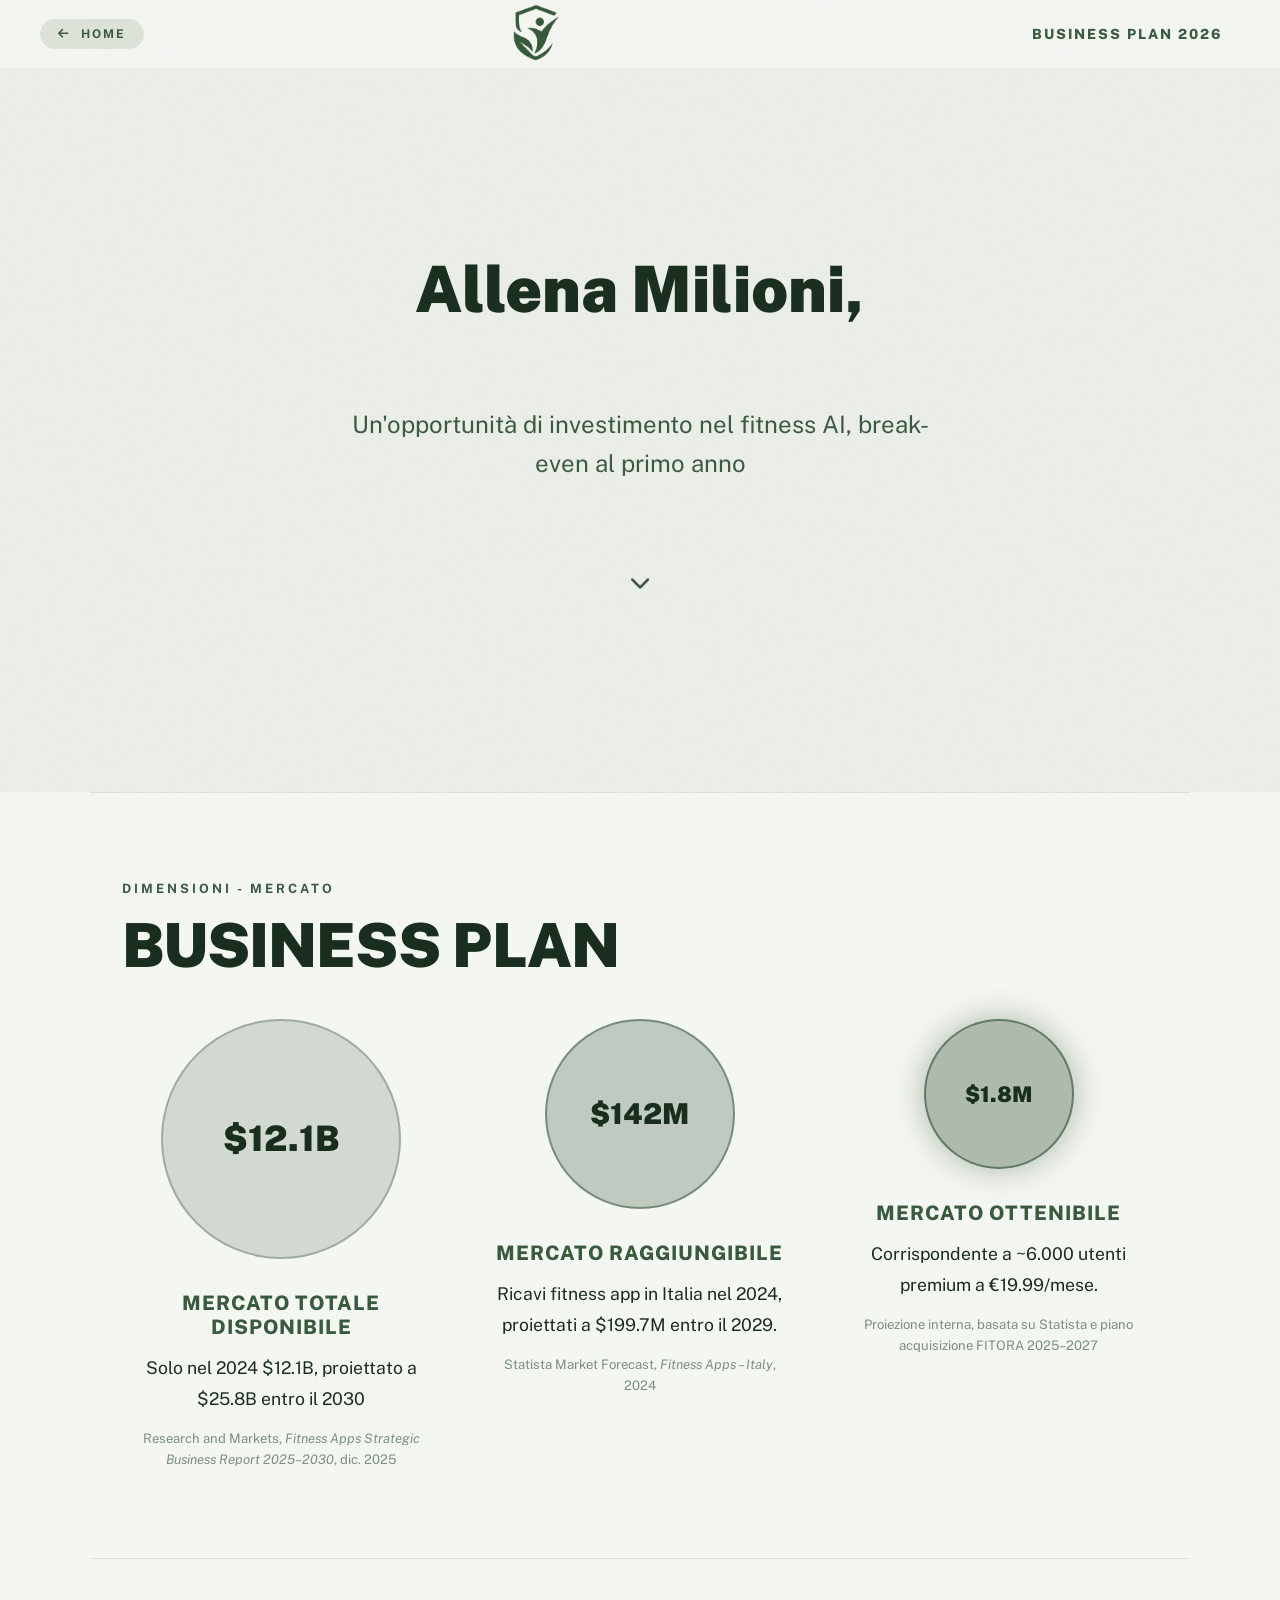
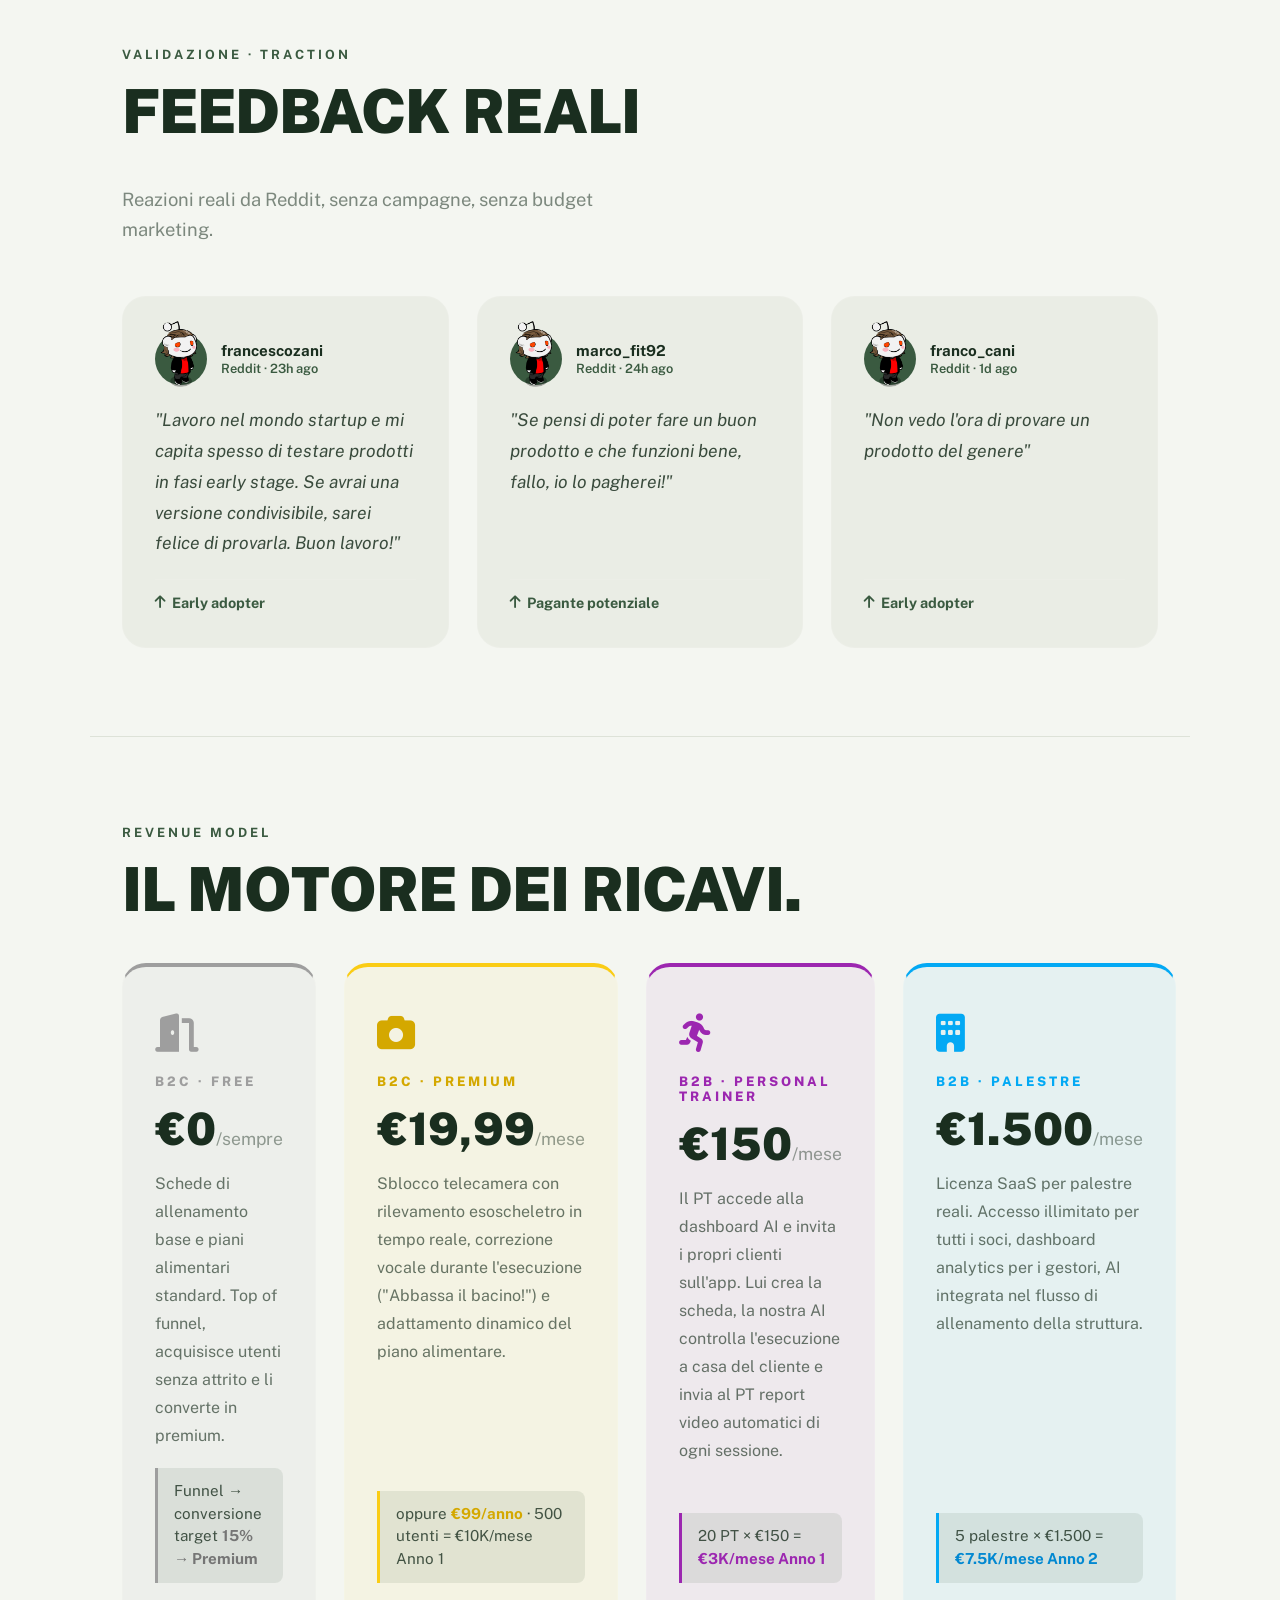
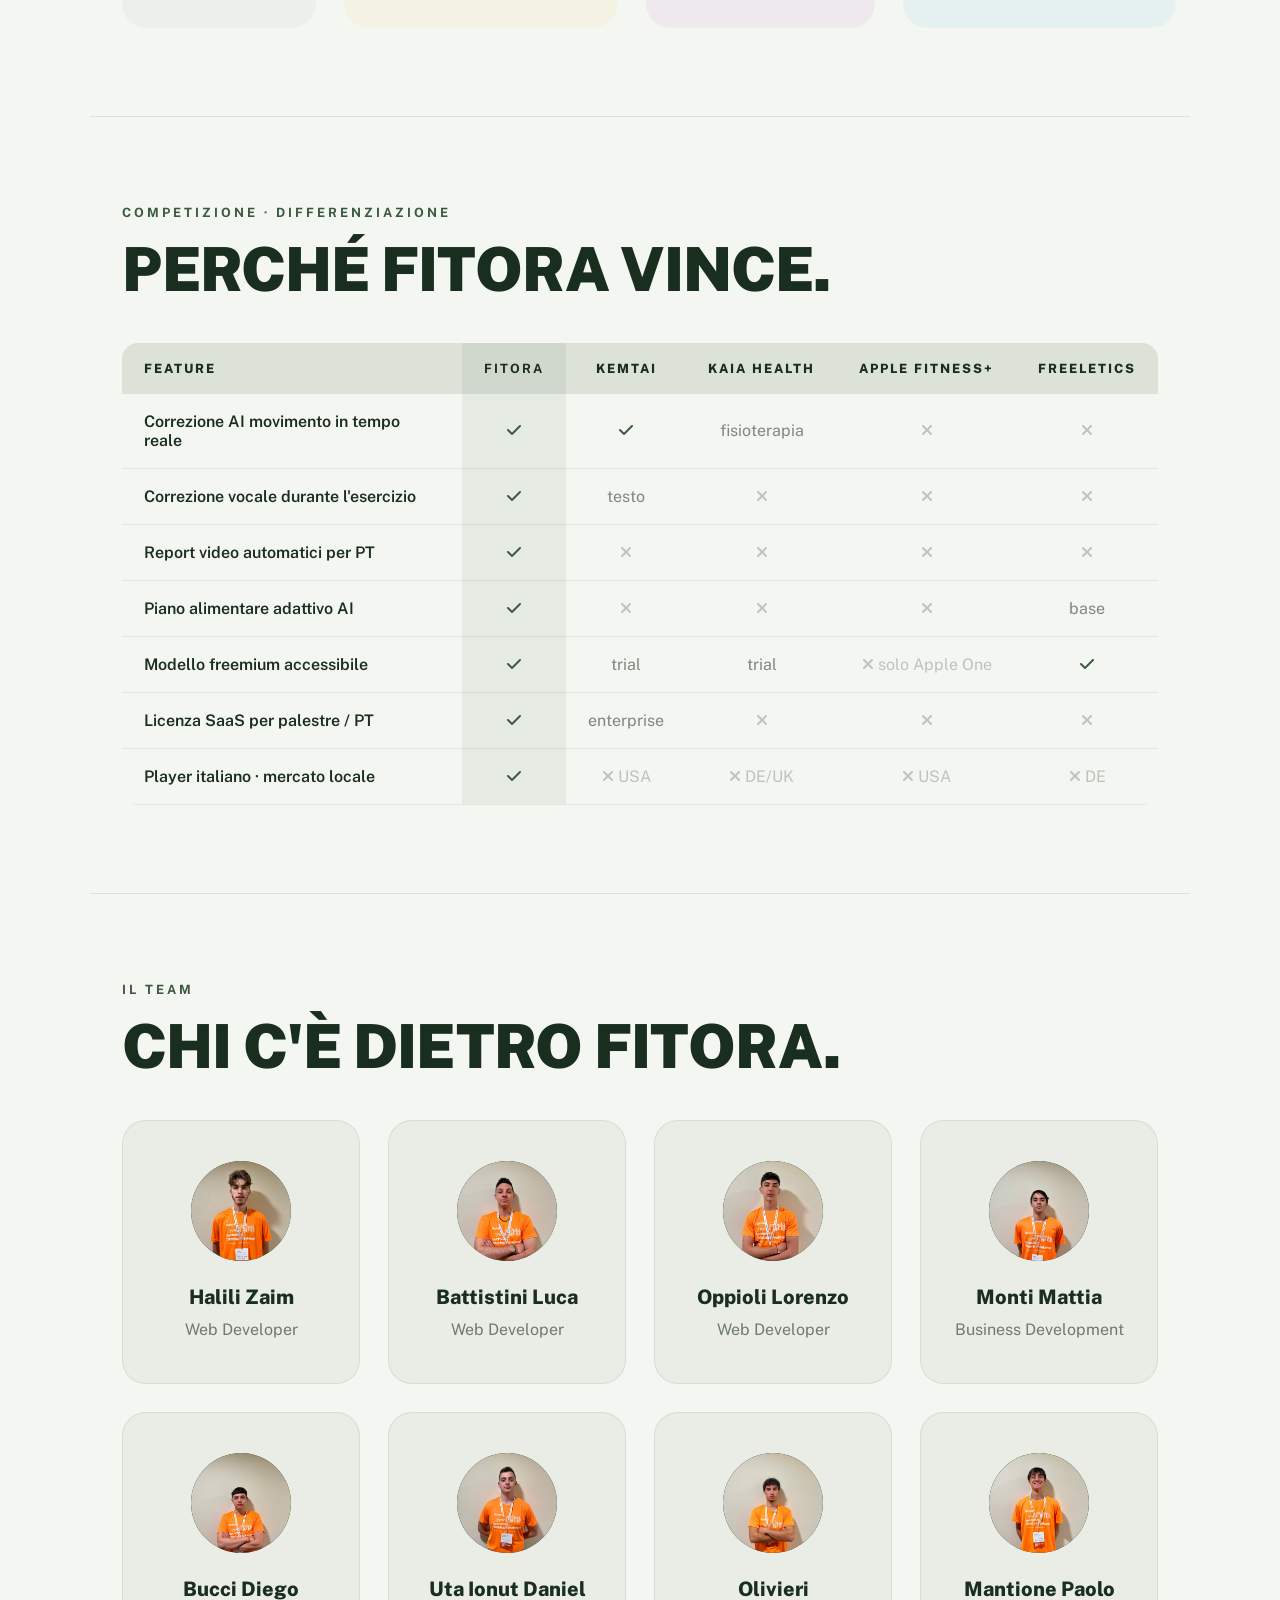
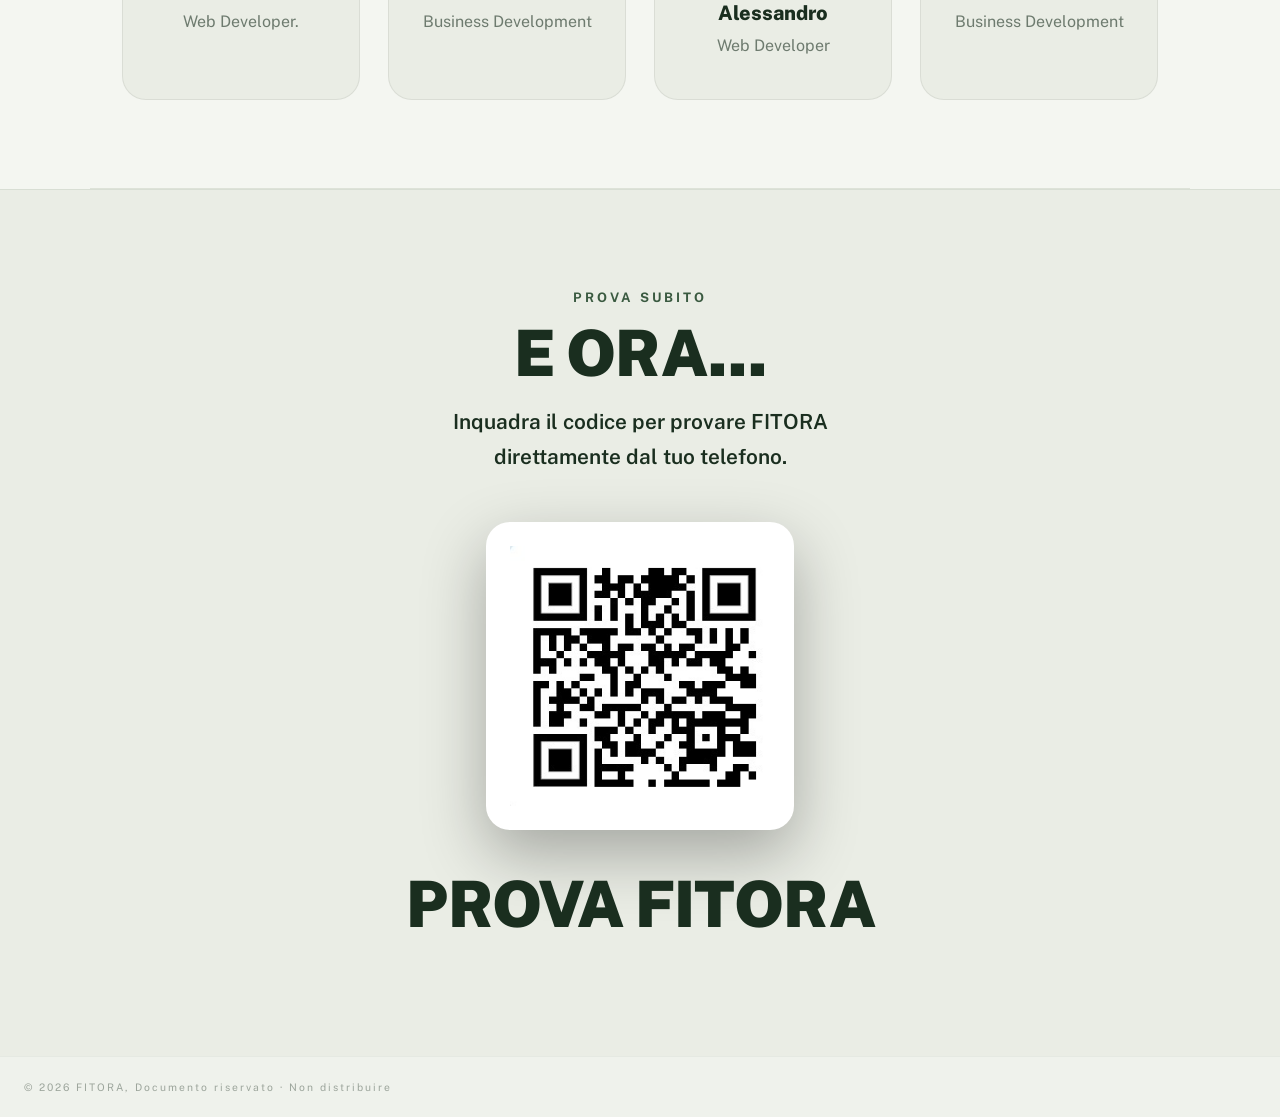
==== commit f632cb1e: "." ====
--- a/business.html
+++ b/business.html
@@ -78,7 +78,7 @@
 
       <div class="reddit-card reveal d1">
         <div class="reddit-header">
-          <div class="reddit-avatar"><img src="https://art.ngfiles.com/comments/1049000/iu_1049813_8812437.png" alt="reddit-avatar" style="translate: 0 -5px;overflow: visible;"></div>
+          <div class="reddit-avatar"><img src="./img/rdt.png" alt="reddit-avatar" style="translate: 0 -5px;overflow: visible;"></div>
           <div>
             <div class="reddit-user">francescozani</div>
             <div class="reddit-sub">Reddit · 23h ago</div>
@@ -93,7 +93,7 @@
 
       <div class="reddit-card reveal d2">
         <div class="reddit-header">
-          <div class="reddit-avatar"><img src="https://art.ngfiles.com/comments/1049000/iu_1049813_8812437.png" alt="reddit-avatar"
+          <div class="reddit-avatar"><img src="./img/rdt.png" alt="reddit-avatar"
             style="translate: 0 -5px;"></div>
           <div>
             <div class="reddit-user">marco_fit92</div>
@@ -109,7 +109,7 @@
 
       <div class="reddit-card reveal d3">
         <div class="reddit-header">
-          <div class="reddit-avatar"><img src="https://art.ngfiles.com/comments/1049000/iu_1049813_8812437.png" alt="reddit-avatar"
+          <div class="reddit-avatar"><img src="./img/rdt.png" alt="reddit-avatar"
             style="translate: 0 -5px;"></div>
           <div>
             <div class="reddit-user">franco_cani</div>
@@ -196,7 +196,7 @@
             <td>Correzione AI movimento in tempo reale</td>
             <td class="comp-yes"><i class="fa-solid fa-check"></i></td>
             <td class="comp-yes"><i class="fa-solid fa-check"></i></td>
-            <td class="comp-partial"><i class="fa-solid fa-minus"></i> fisioterapia</td>
+            <td class="comp-partial">fisioterapia</td>
             <td class="comp-no"><i class="fa-solid fa-xmark"></i></td>
             <td class="comp-no"><i class="fa-solid fa-xmark"></i></td>
           </tr>
--- a/style.css
+++ b/style.css
@@ -958,7 +958,7 @@
 
 .features-head p {
   font-size: clamp(0.88rem, 1.5vw, 1rem);
-  color: rgba(26, 46, 31, 0.5);
+  color: rgba(26, 46, 31, 0.85);
   line-height: 1.7;
   margin-top: 14px;
 }
@@ -1297,7 +1297,7 @@
 }
 
 .how-head p {
-  color: rgba(26, 46, 31, 0.5);
+  color: rgba(26, 46, 31, 0.85);
   font-size: clamp(0.88rem, 1.4vw, 1rem);
   line-height: 1.7;
   margin-top: 14px;
@@ -1385,7 +1385,7 @@
 
 .tl-desc {
   font-size: clamp(0.78rem, 1.2vw, 0.88rem);
-  color: rgba(26, 46, 31, 0.5);
+  color: rgba(26, 46, 31, 0.85);
   line-height: 1.7;
 }
 
@@ -1403,7 +1403,7 @@
 }
 
 .comm-head p {
-  color: rgba(26, 46, 31, 0.5);
+  color: rgba(26, 46, 31, 0.85);
   font-size: clamp(0.88rem, 1.4vw, 1rem);
   line-height: 1.7;
   margin-top: 14px;
@@ -1525,7 +1525,7 @@
 
 .future-card-desc {
   font-size: clamp(0.78rem, 1.2vw, 0.88rem);
-  color: rgba(26, 46, 31, 0.5);
+  color: rgba(26, 46, 31, 0.85);
   line-height: 1.65;
 }
 
@@ -1635,7 +1635,7 @@
 
 .cta-sub {
   font-size: clamp(0.9rem, 1.5vw, 1.05rem);
-  color: rgba(26, 46, 31, 0.5);
+  color: rgba(26, 46, 31, 0.85);
   max-width: 480px;
   margin: 0 auto clamp(40px, 6vw, 60px);
   line-height: 1.75;
@@ -1777,7 +1777,7 @@
 
 .qr-sub {
   font-size: clamp(0.85rem, 1.4vw, 1rem);
-  color: rgba(26, 46, 31, 0.5);
+  color: rgba(26, 46, 31, 0.85);
   max-width: 400px;
   margin: 0 auto 36px;
   line-height: 1.75;
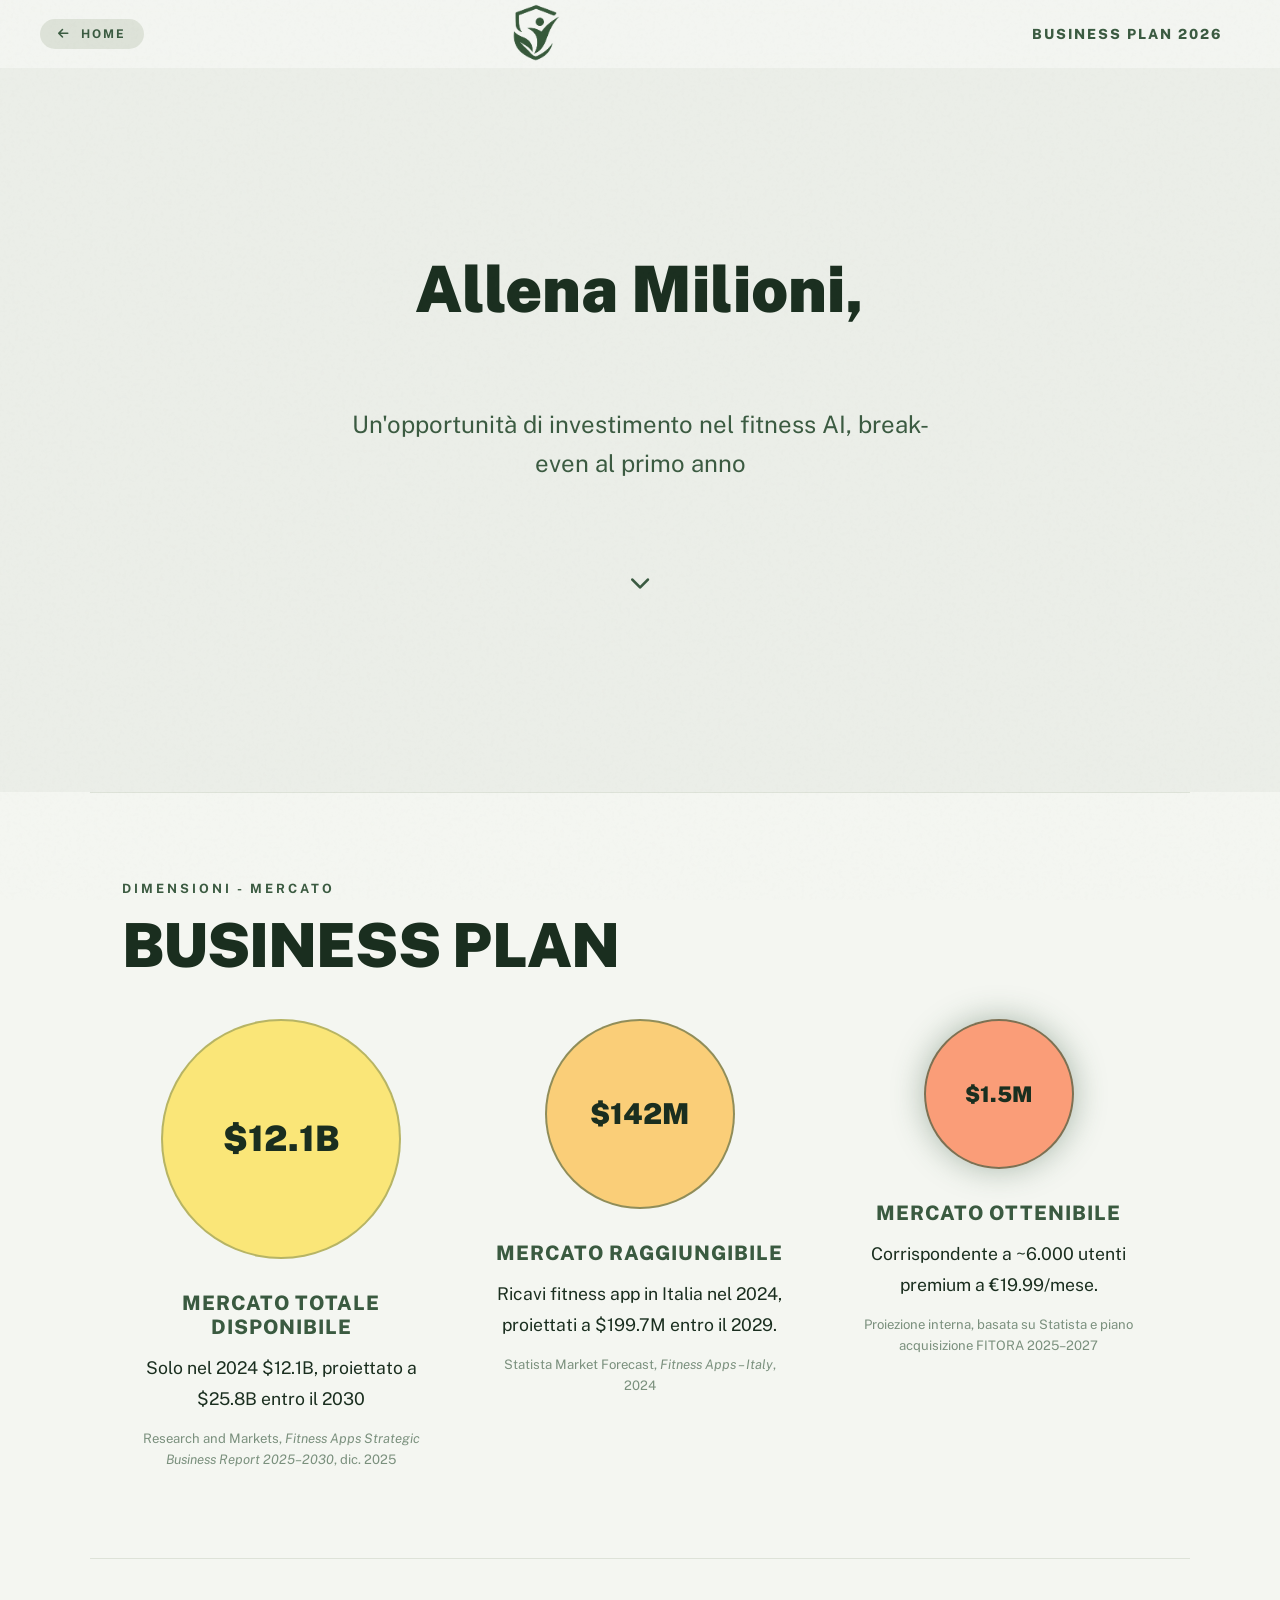
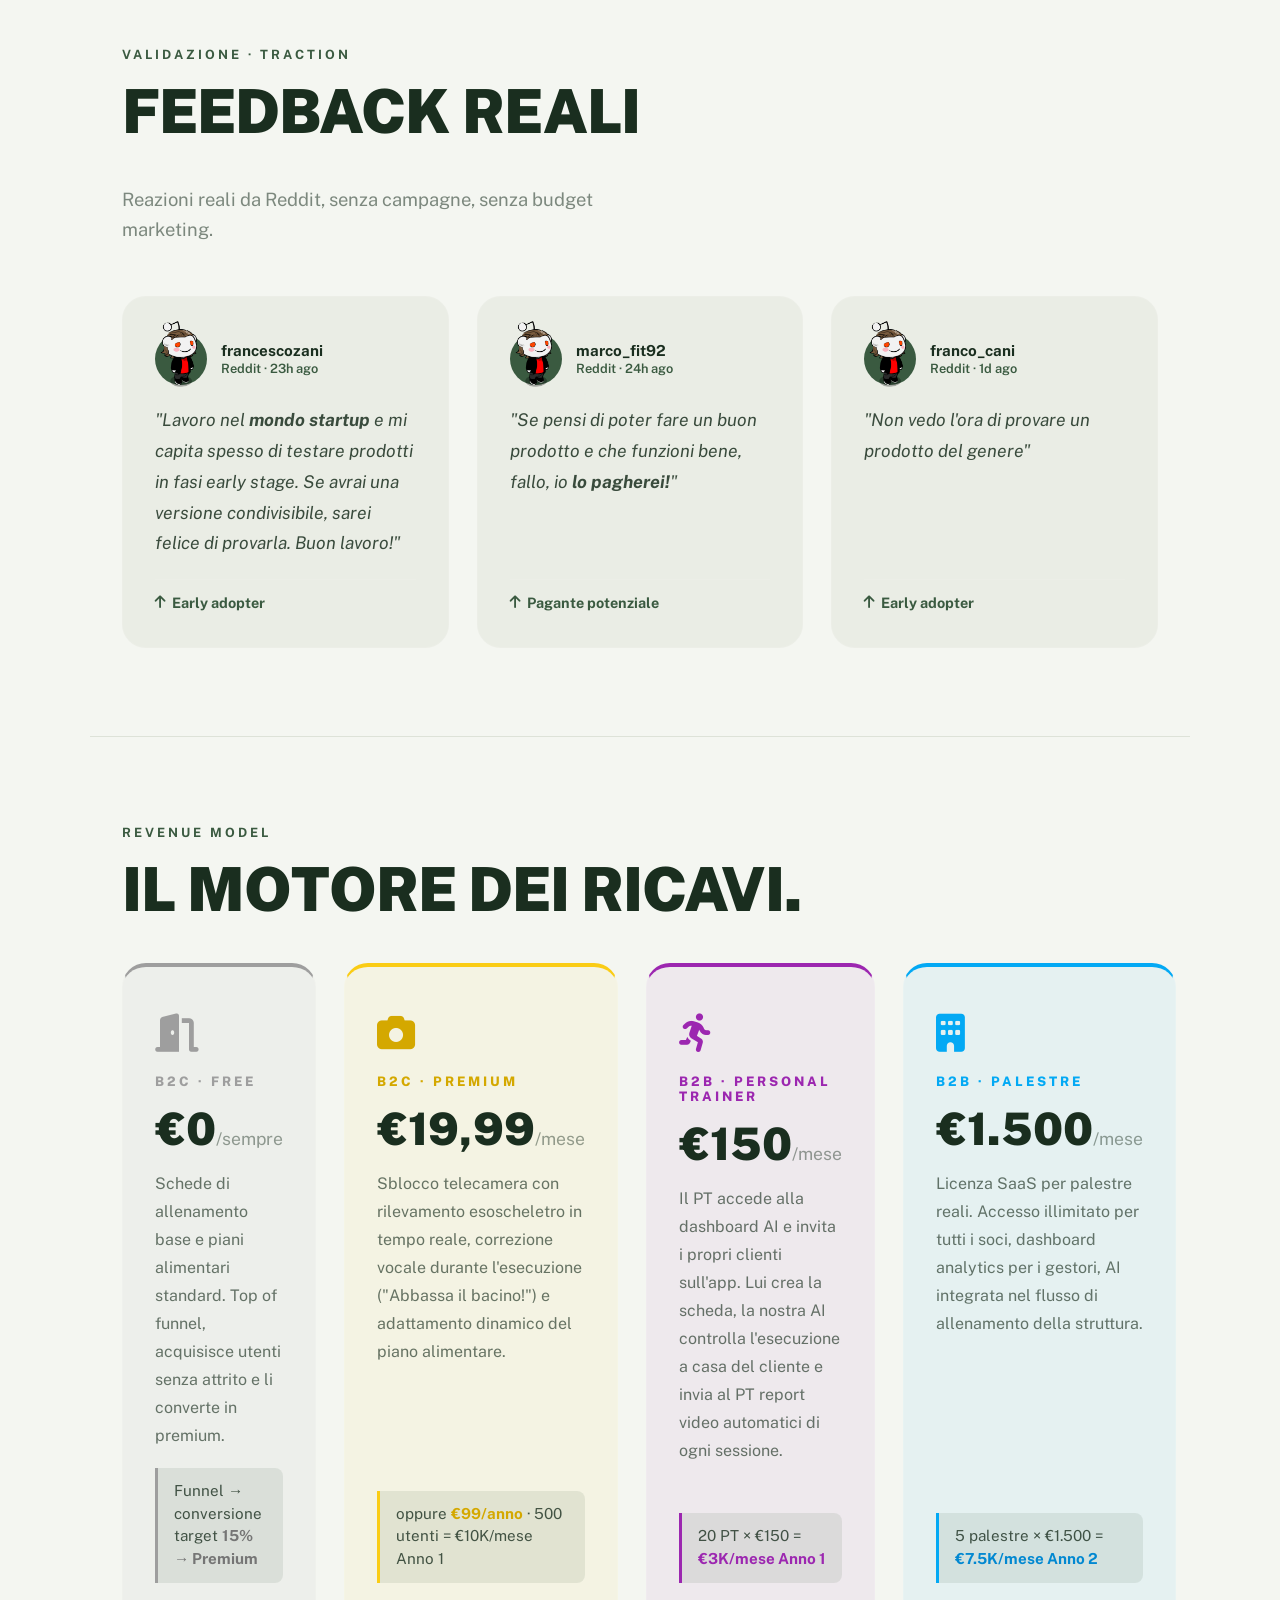
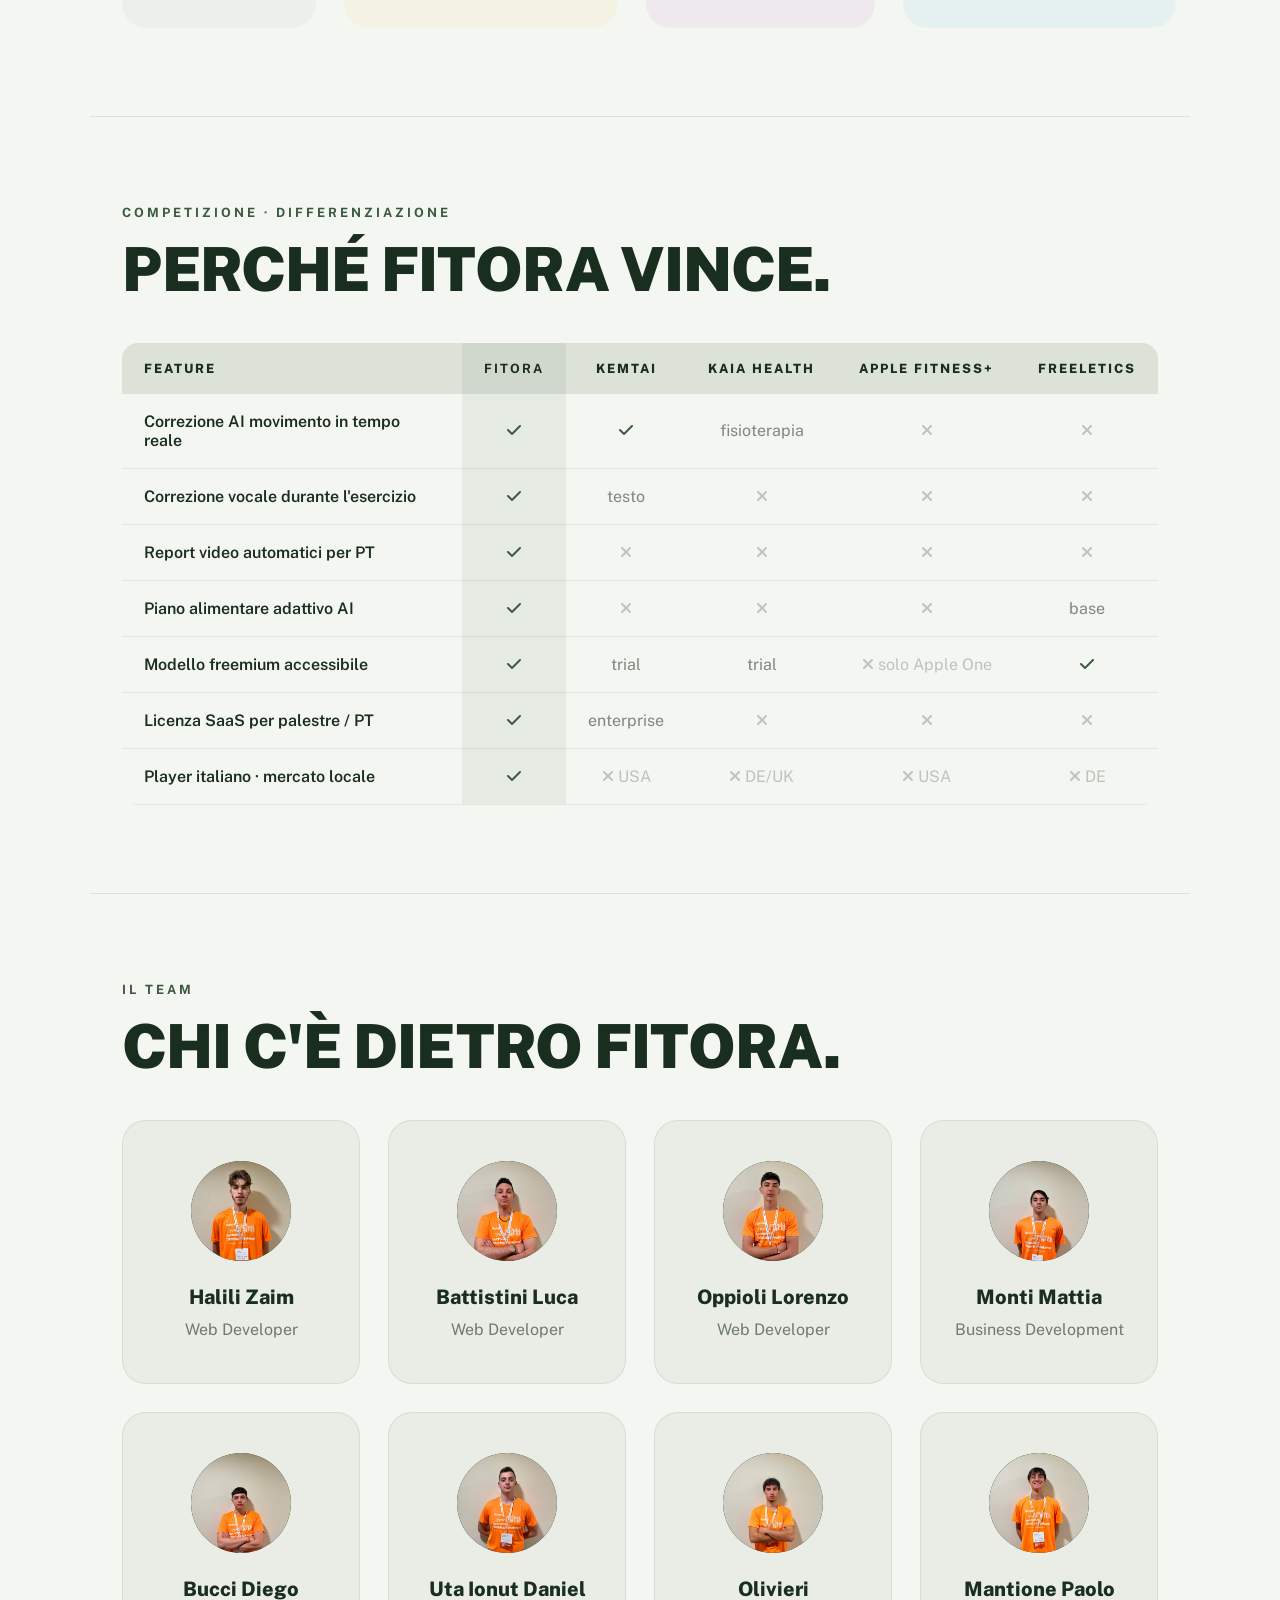
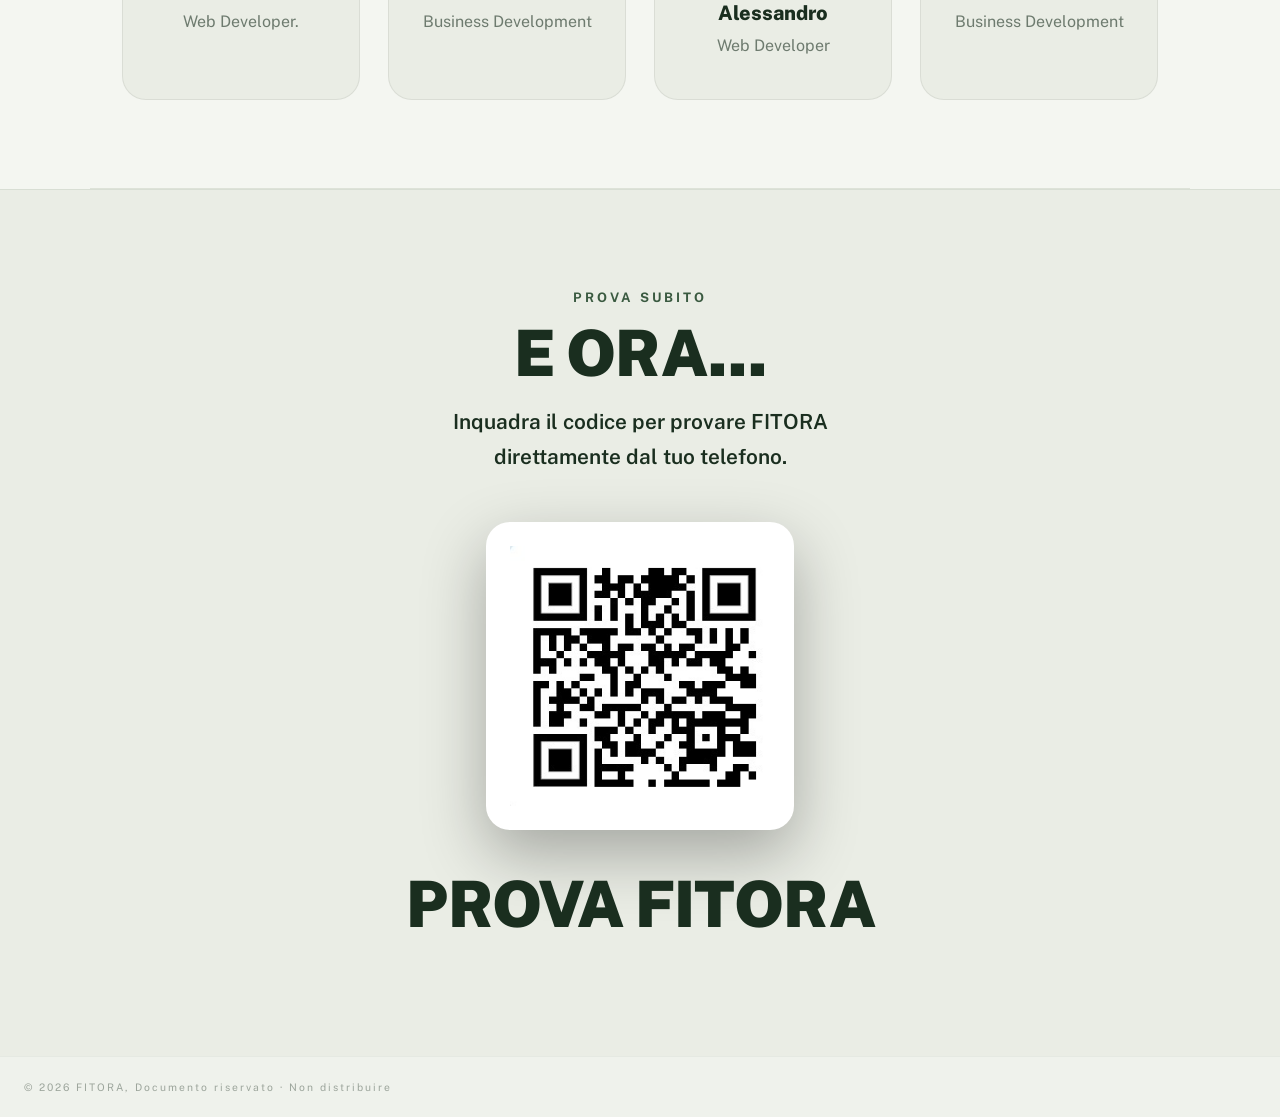
==== commit 311a8f29: "." ====
--- a/business.html
+++ b/business.html
@@ -46,20 +46,20 @@
     <h2 class="section-title reveal">Business Plan</h2>
     <div class="tam-grid">
       <div class="tam-item reveal-scale d1">
-        <div class="tam-circle">$12.1B</div>
+        <div class="tam-circle" style="background-color: rgb(255, 213, 0, 0.5);">$12.1B</div>
         <div class="tam-item-title">Mercato Totale Disponibile</div>
         <div class="tam-item-desc">Solo nel 2024 $12.1B, proiettato a $25.8B entro il 2030</div>
         <div class="tam-source">Research and Markets, <em>Fitness Apps Strategic Business Report 2025–2030</em>, dic.
           2025</div>
       </div>
       <div class="tam-item reveal-scale d2">
-        <div class="tam-circle tam-circle-mid">$142M</div>
+        <div class="tam-circle tam-circle-mid" style="background-color: rgb(255, 165, 0, 0.5);">$142M</div>
         <div class="tam-item-title">Mercato Raggiungibile</div>
         <div class="tam-item-desc">Ricavi fitness app in Italia nel 2024, proiettati a $199.7M entro il 2029.</div>
         <div class="tam-source">Statista Market Forecast, <em>Fitness Apps – Italy</em>, 2024</div>
       </div>
       <div class="tam-item reveal-scale d3">
-        <div class="tam-circle tam-circle-focus">$1.8M</div>
+        <div class="tam-circle tam-circle-focus" style="background-color: rgb(255, 69, 0, 0.5);">$1.5M</div>
         <div class="tam-item-title">Mercato Ottenibile</div>
         <div class="tam-item-desc">Corrispondente a ~6.000 utenti premium a €19.99/mese.</div>
         <div class="tam-source">Proiezione interna, basata su Statista e piano acquisizione FITORA 2025–2027</div>
@@ -84,7 +84,7 @@
             <div class="reddit-sub">Reddit · 23h ago</div>
           </div>
         </div>
-        <p class="reddit-quote">"Lavoro nel mondo startup e mi capita spesso di testare prodotti in fasi early stage. Se
+        <p class="reddit-quote">"Lavoro nel <strong>mondo startup</strong> e mi capita spesso di testare prodotti in fasi early stage. Se
           avrai una versione condivisibile, sarei felice di provarla. Buon lavoro!"</p>
         <div class="reddit-footer">
           <span class="reddit-upvote"><i class="fa-solid fa-arrow-up"></i> Early adopter</span>
@@ -100,7 +100,7 @@
             <div class="reddit-sub">Reddit · 24h ago</div>
           </div>
         </div>
-        <p class="reddit-quote">"Se pensi di poter fare un buon prodotto e che funzioni bene, fallo, io lo pagherei!"
+        <p class="reddit-quote">"Se pensi di poter fare un buon prodotto e che funzioni bene, fallo, io <strong>lo pagherei!</strong>"
         </p>
         <div class="reddit-footer">
           <span class="reddit-upvote"><i class="fa-solid fa-arrow-up"></i> Pagante potenziale</span>
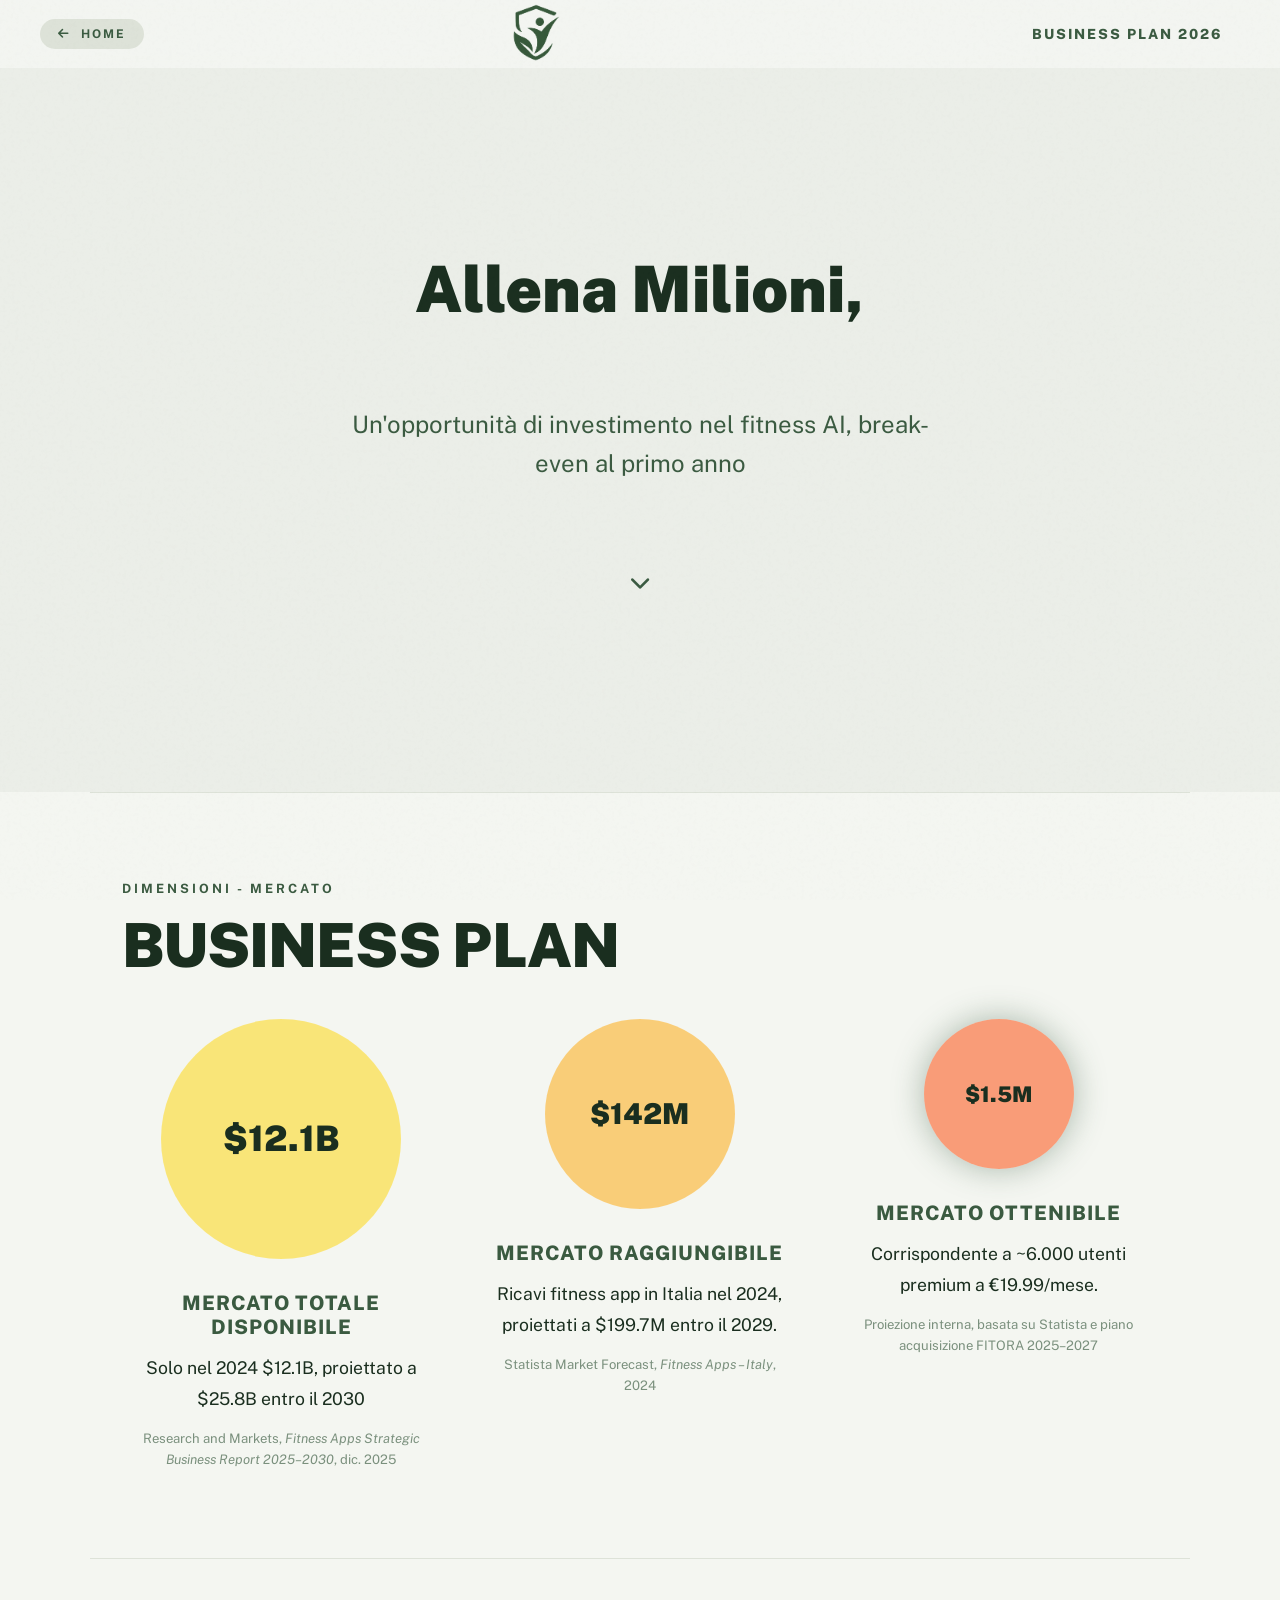
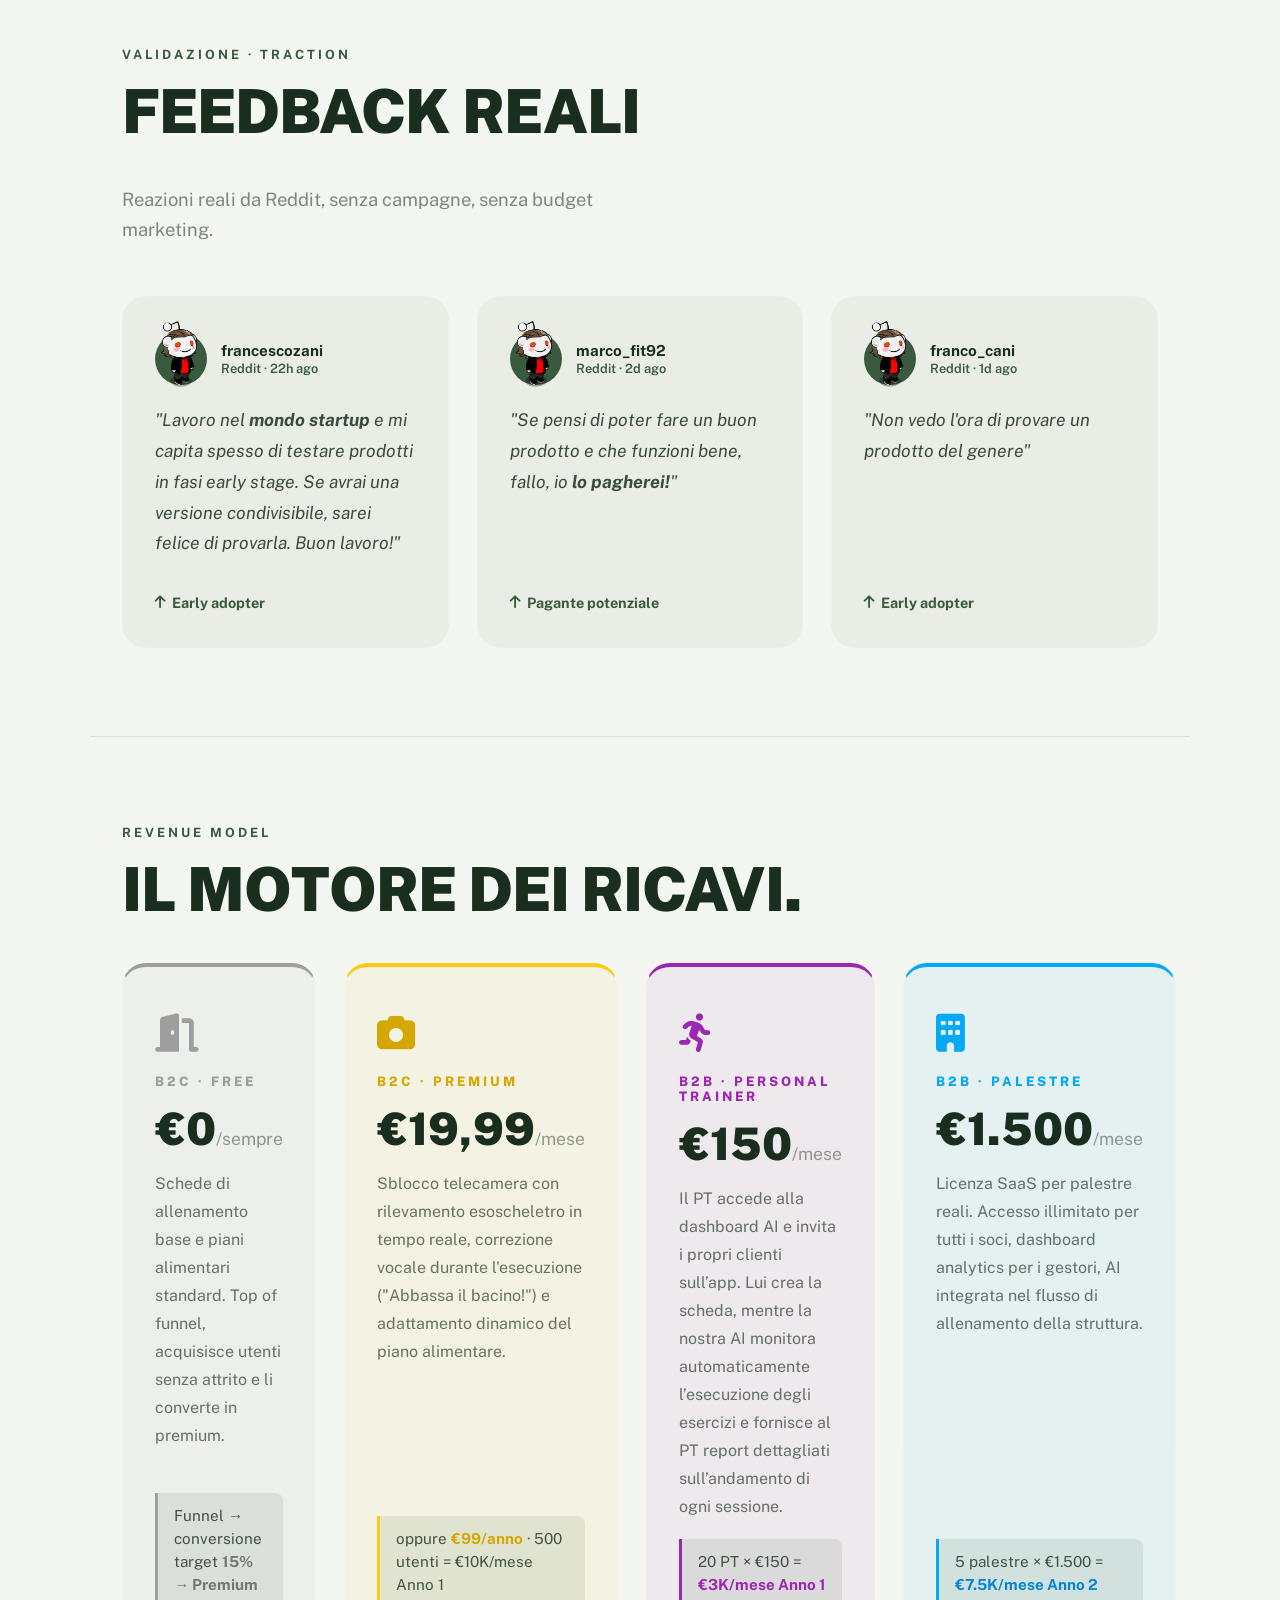
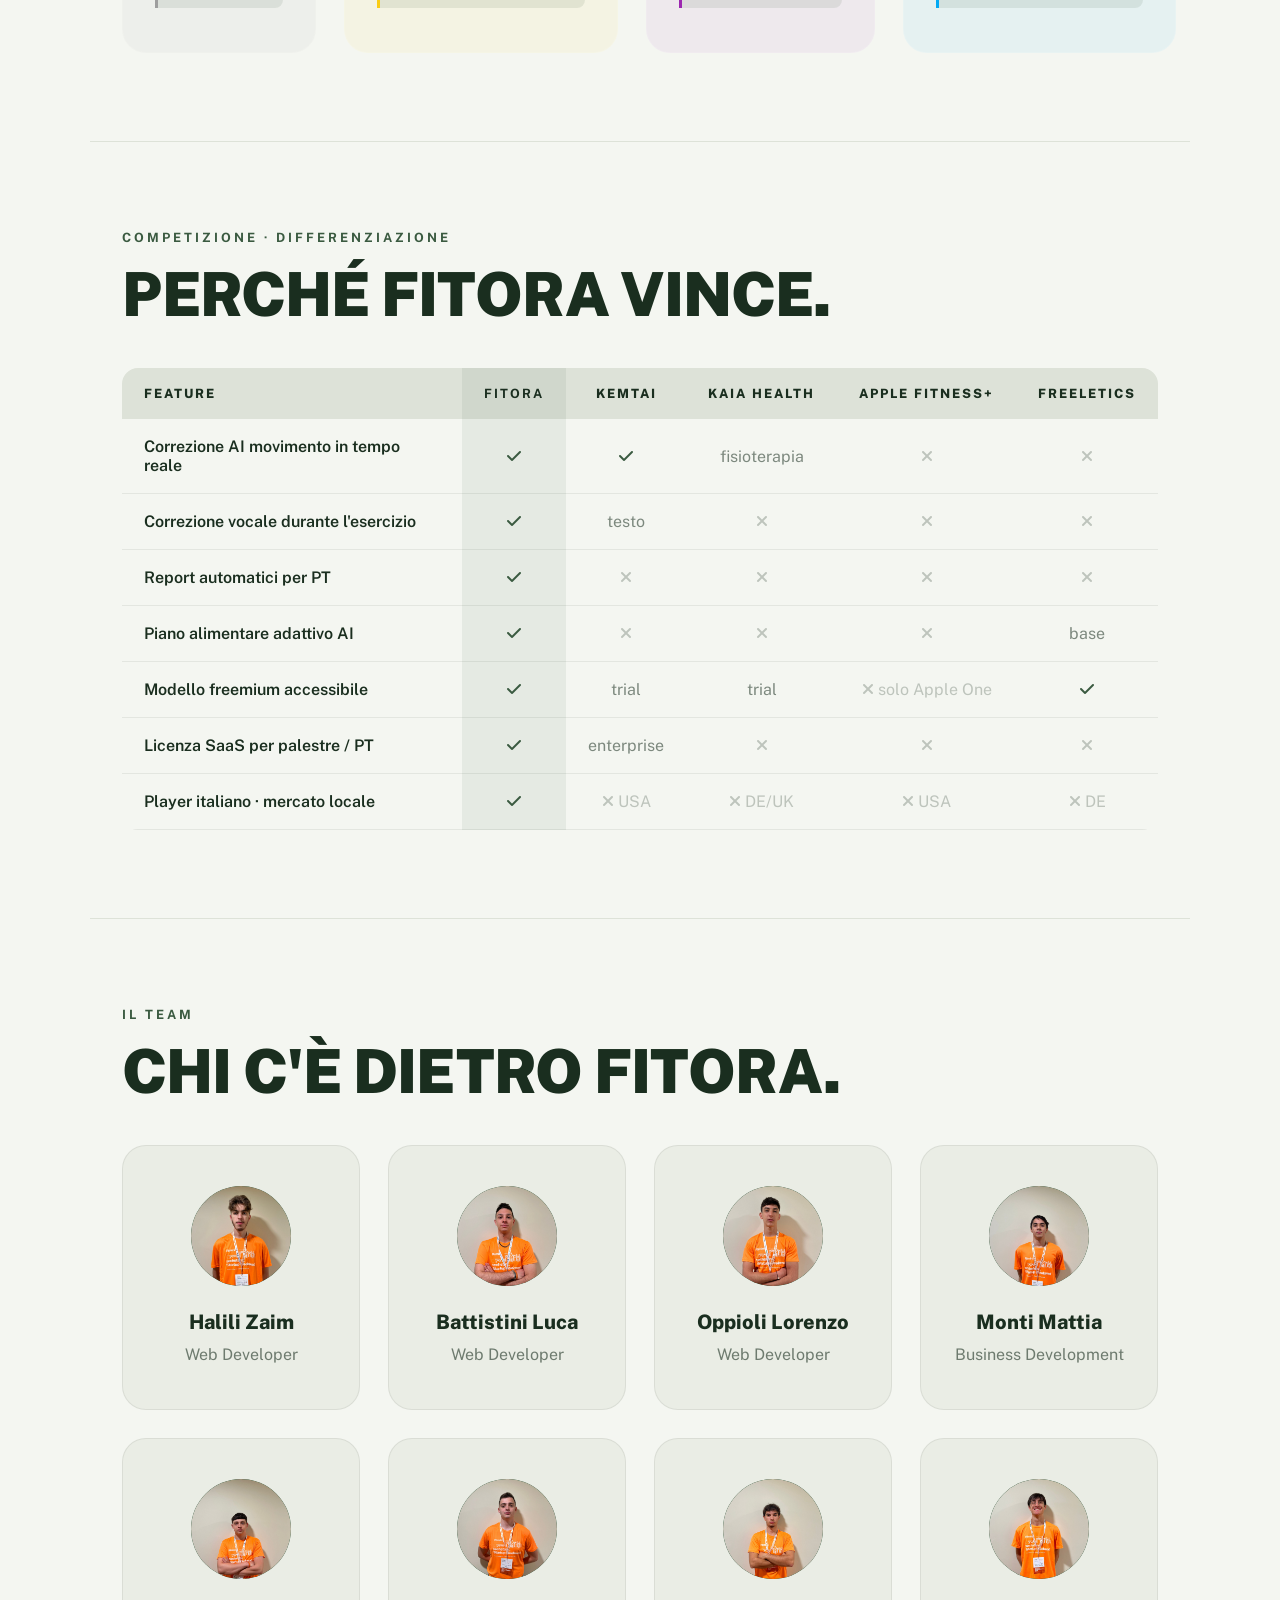
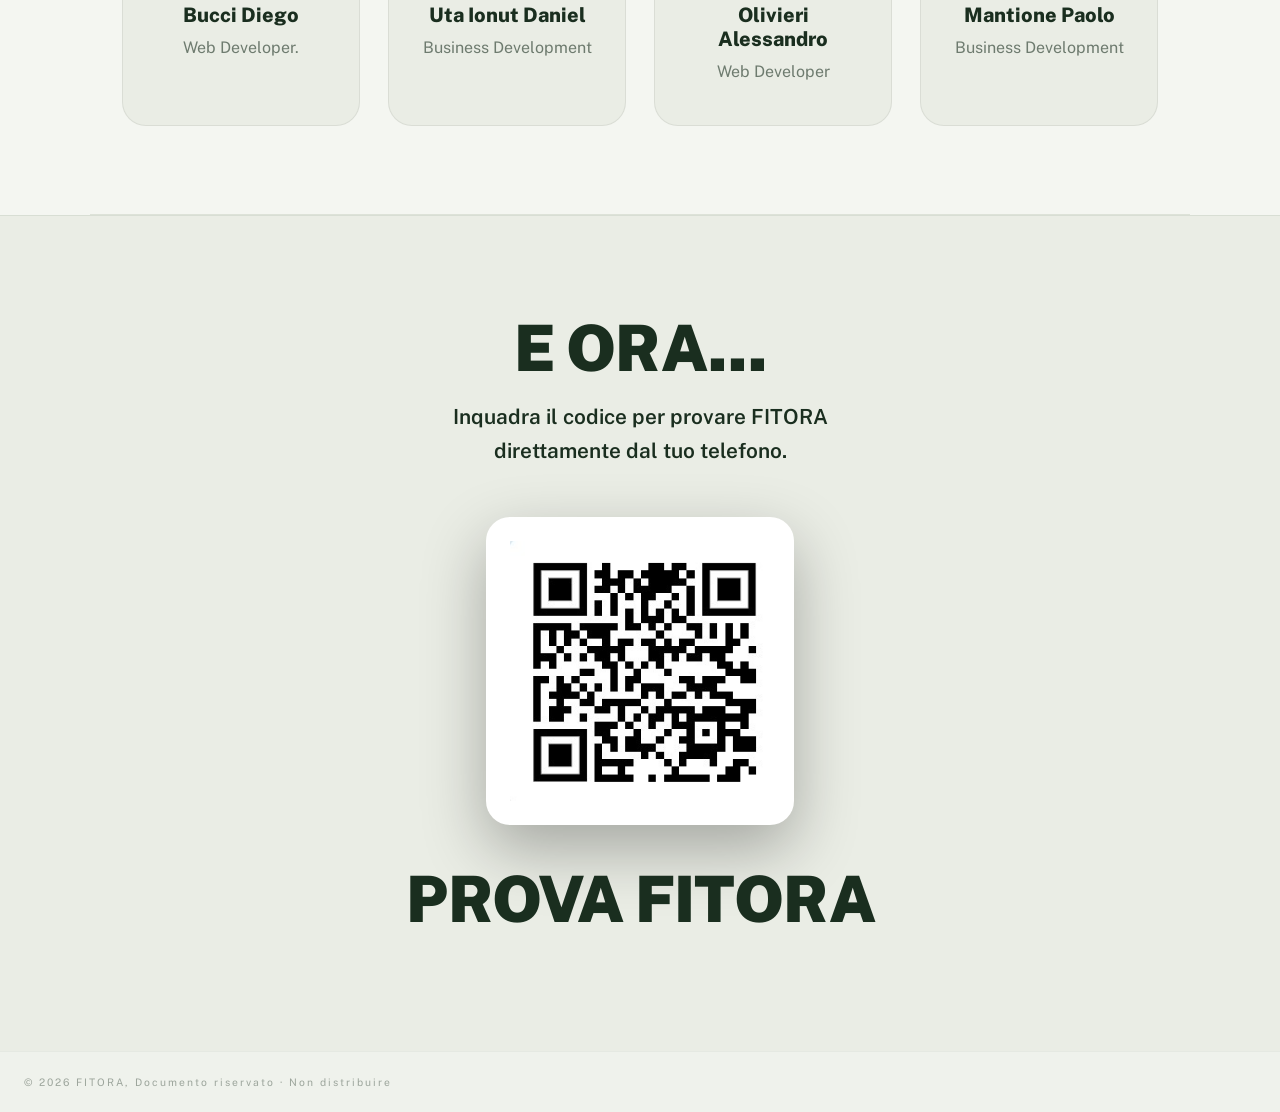
==== commit cb3b08b1: "change favicon" ====
--- a/business.html
+++ b/business.html
@@ -3,6 +3,7 @@
 
 <head>
   <meta charset="UTF-8">
+  <link rel="icon" type="image/x-icon" href="icon (3).png">
   <meta name="viewport" content="width=device-width, initial-scale=1.0">
   <title>FITORA - Business Plan</title>
   <link rel="stylesheet" href="https://cdnjs.cloudflare.com/ajax/libs/font-awesome/6.5.2/css/all.min.css">
@@ -81,7 +82,7 @@
           <div class="reddit-avatar"><img src="./img/rdt.png" alt="reddit-avatar" style="translate: 0 -5px;overflow: visible;"></div>
           <div>
             <div class="reddit-user">francescozani</div>
-            <div class="reddit-sub">Reddit · 23h ago</div>
+            <div class="reddit-sub">Reddit · 22h ago</div>
           </div>
         </div>
         <p class="reddit-quote">"Lavoro nel <strong>mondo startup</strong> e mi capita spesso di testare prodotti in fasi early stage. Se
@@ -97,7 +98,7 @@
             style="translate: 0 -5px;"></div>
           <div>
             <div class="reddit-user">marco_fit92</div>
-            <div class="reddit-sub">Reddit · 24h ago</div>
+            <div class="reddit-sub">Reddit · 2d ago</div>
           </div>
         </div>
         <p class="reddit-quote">"Se pensi di poter fare un buon prodotto e che funzioni bene, fallo, io <strong>lo pagherei!</strong>"
@@ -155,8 +156,7 @@
         <div class="money-icon"><i class="fa-solid fa-person-running"></i></div>
         <div class="money-channel">B2B · Personal Trainer</div>
         <div class="money-price">€150<span>/mese</span></div>
-        <div class="money-desc">Il PT accede alla dashboard AI e invita i propri clienti sull'app. Lui crea la scheda,
-          la nostra AI controlla l'esecuzione a casa del cliente e invia al PT report video automatici di ogni sessione.
+        <div class="money-desc">Il PT accede alla dashboard AI e invita i propri clienti sull’app. Lui crea la scheda, mentre la nostra AI monitora automaticamente l’esecuzione degli esercizi e fornisce al PT report dettagliati sull’andamento di ogni sessione.
         </div>
         <div class="money-math">20 PT × €150 = <strong>€3K/mese Anno 1</strong></div>
       </div>
@@ -209,7 +209,7 @@
             <td class="comp-no"><i class="fa-solid fa-xmark"></i></td>
           </tr>
           <tr>
-            <td>Report video automatici per PT</td>
+            <td>Report automatici per PT</td>
             <td class="comp-yes"><i class="fa-solid fa-check"></i></td>
             <td class="comp-no"><i class="fa-solid fa-xmark"></i></td>
             <td class="comp-no"><i class="fa-solid fa-xmark"></i></td>
@@ -325,7 +325,6 @@
   <!-- ====================== QR ====================== -->
   <section id="qr-section">
     <div class="qr-inner reveal">
-      <div class="qr-eyebrow">Prova Subito</div>
       <h2 class="qr-title">E ORA...</h2>
       <p class="qr-sub" style="color: var(--white); font-weight: 600;">Inquadra il codice per provare FITORA direttamente dal tuo telefono.</p>
       <div class="qr-box">
--- a/business.css
+++ b/business.css
@@ -710,7 +710,6 @@
     font-size: 2.2rem;
     color: var(--white);
     background: rgba(58, 90, 64, .18);
-    border: 2px solid rgba(58, 90, 64, .35);
     transition: transform .2s;
 }
 
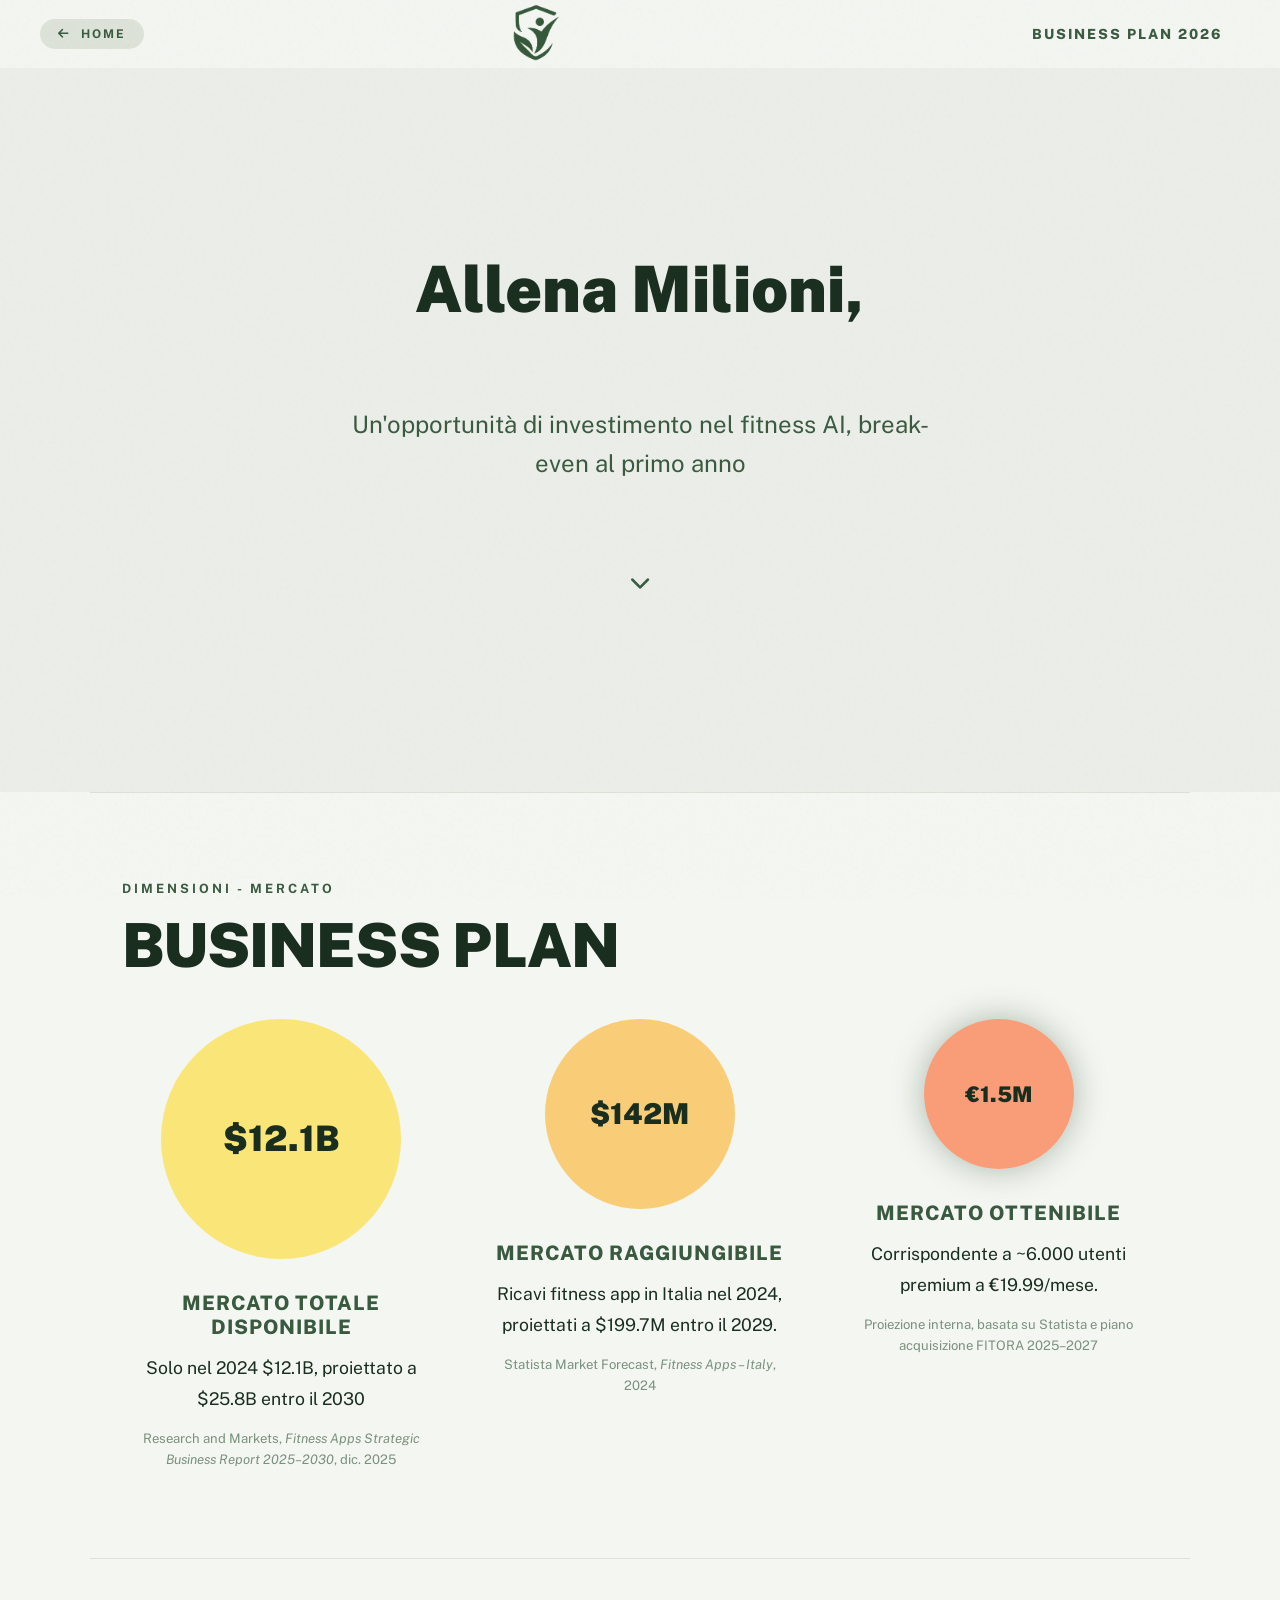
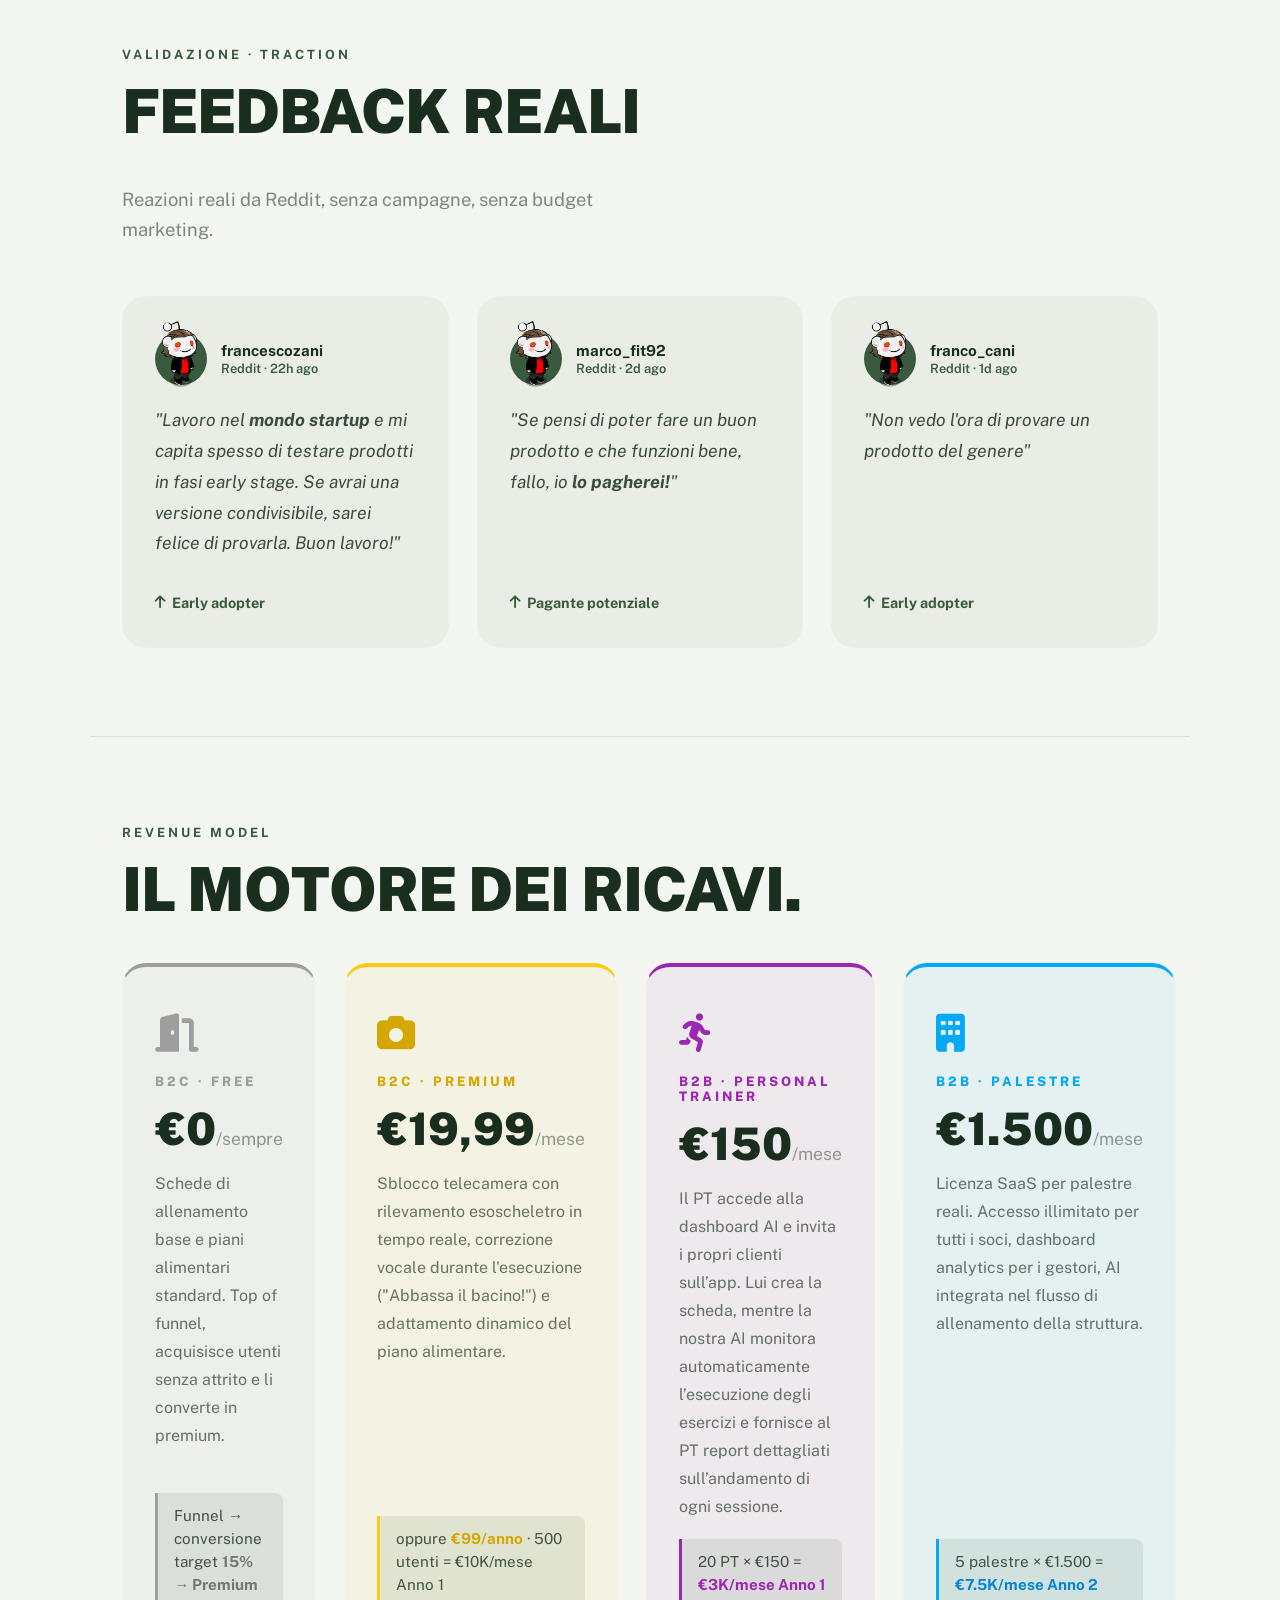
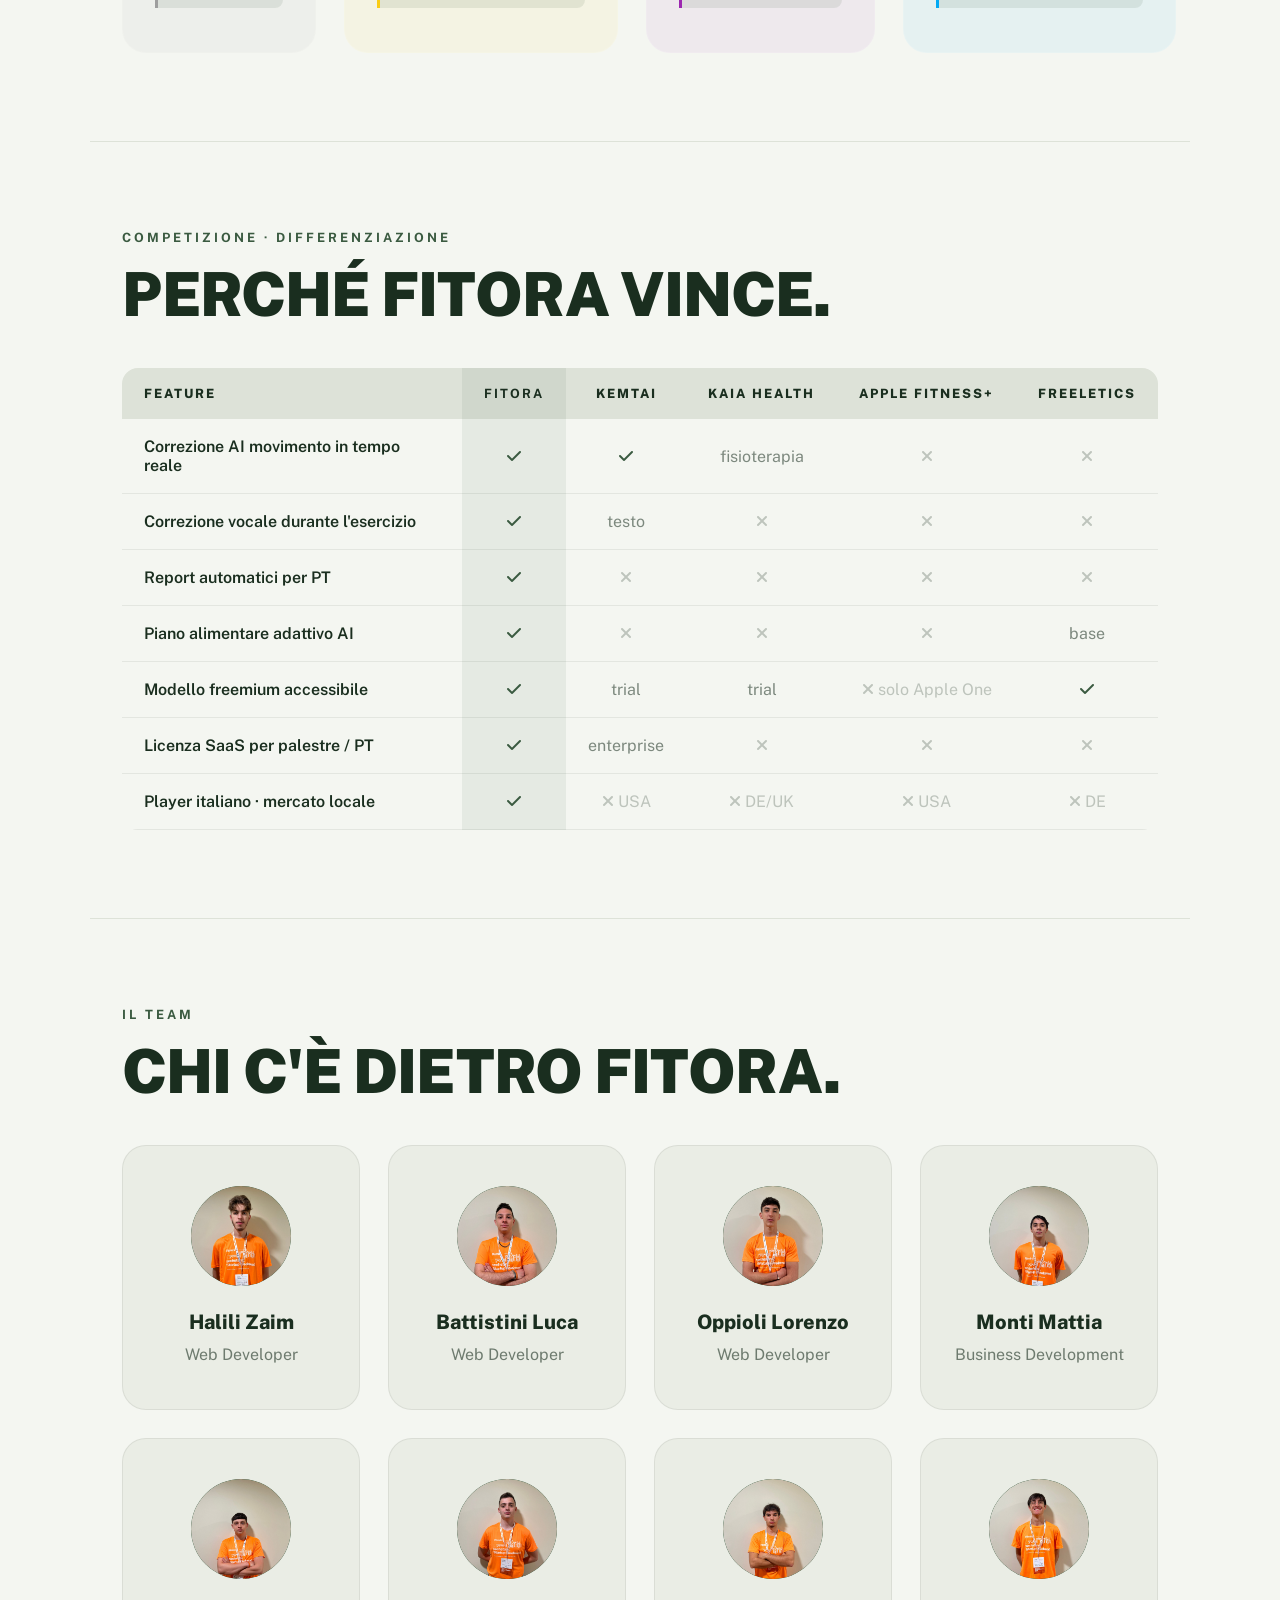
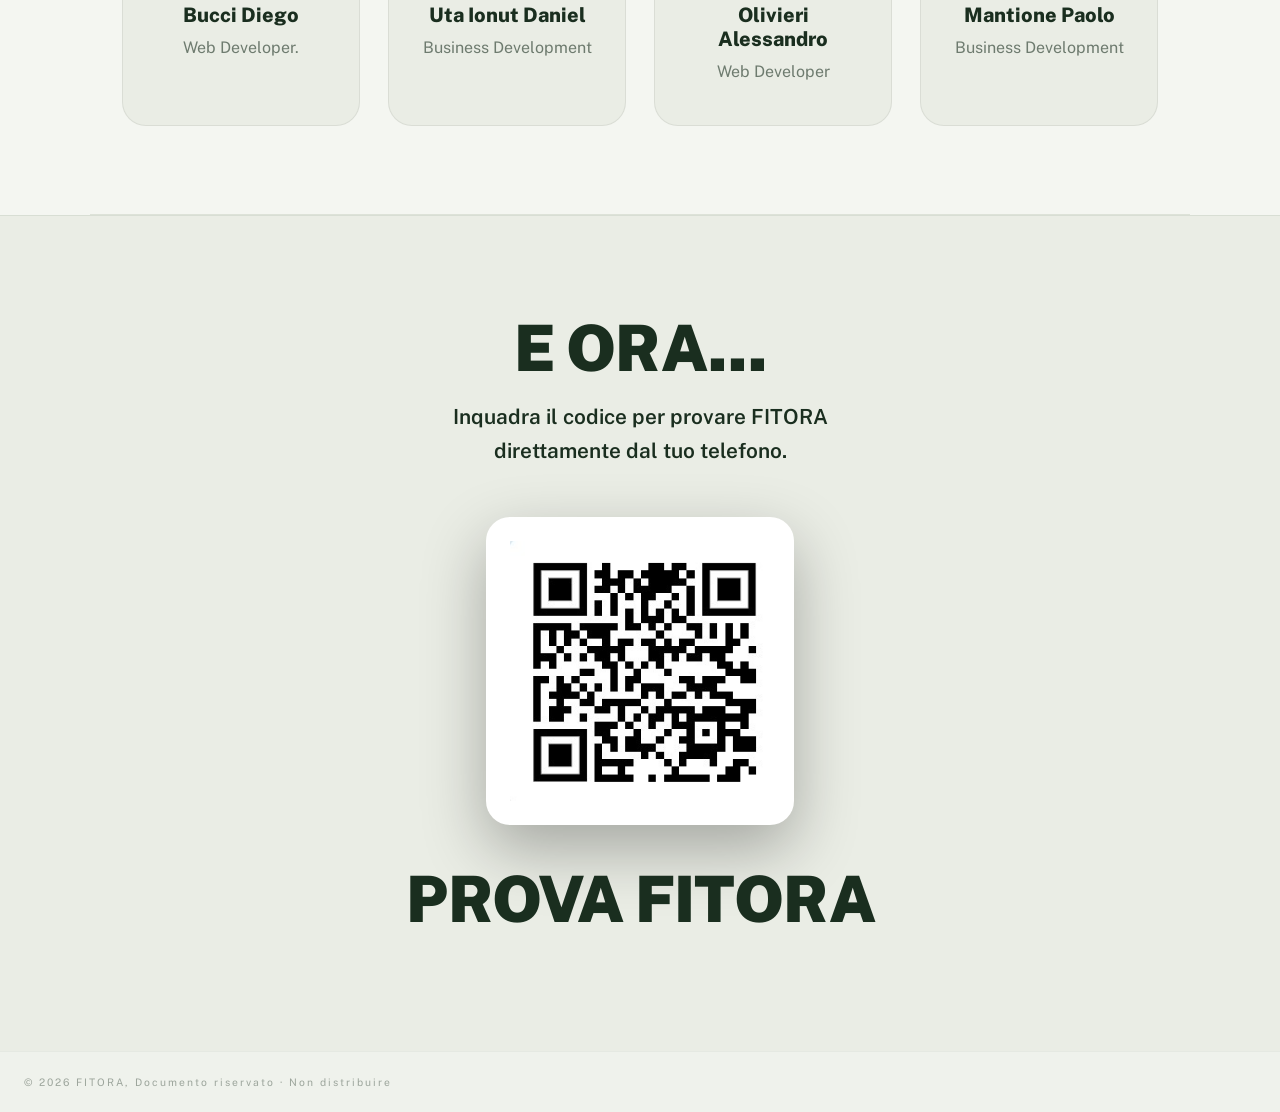
==== commit b2af30e9: "." ====
--- a/business.html
+++ b/business.html
@@ -60,7 +60,7 @@
         <div class="tam-source">Statista Market Forecast, <em>Fitness Apps – Italy</em>, 2024</div>
       </div>
       <div class="tam-item reveal-scale d3">
-        <div class="tam-circle tam-circle-focus" style="background-color: rgb(255, 69, 0, 0.5);">$1.5M</div>
+        <div class="tam-circle tam-circle-focus" style="background-color: rgb(255, 69, 0, 0.5);">€1.5M</div>
         <div class="tam-item-title">Mercato Ottenibile</div>
         <div class="tam-item-desc">Corrispondente a ~6.000 utenti premium a €19.99/mese.</div>
         <div class="tam-source">Proiezione interna, basata su Statista e piano acquisizione FITORA 2025–2027</div>
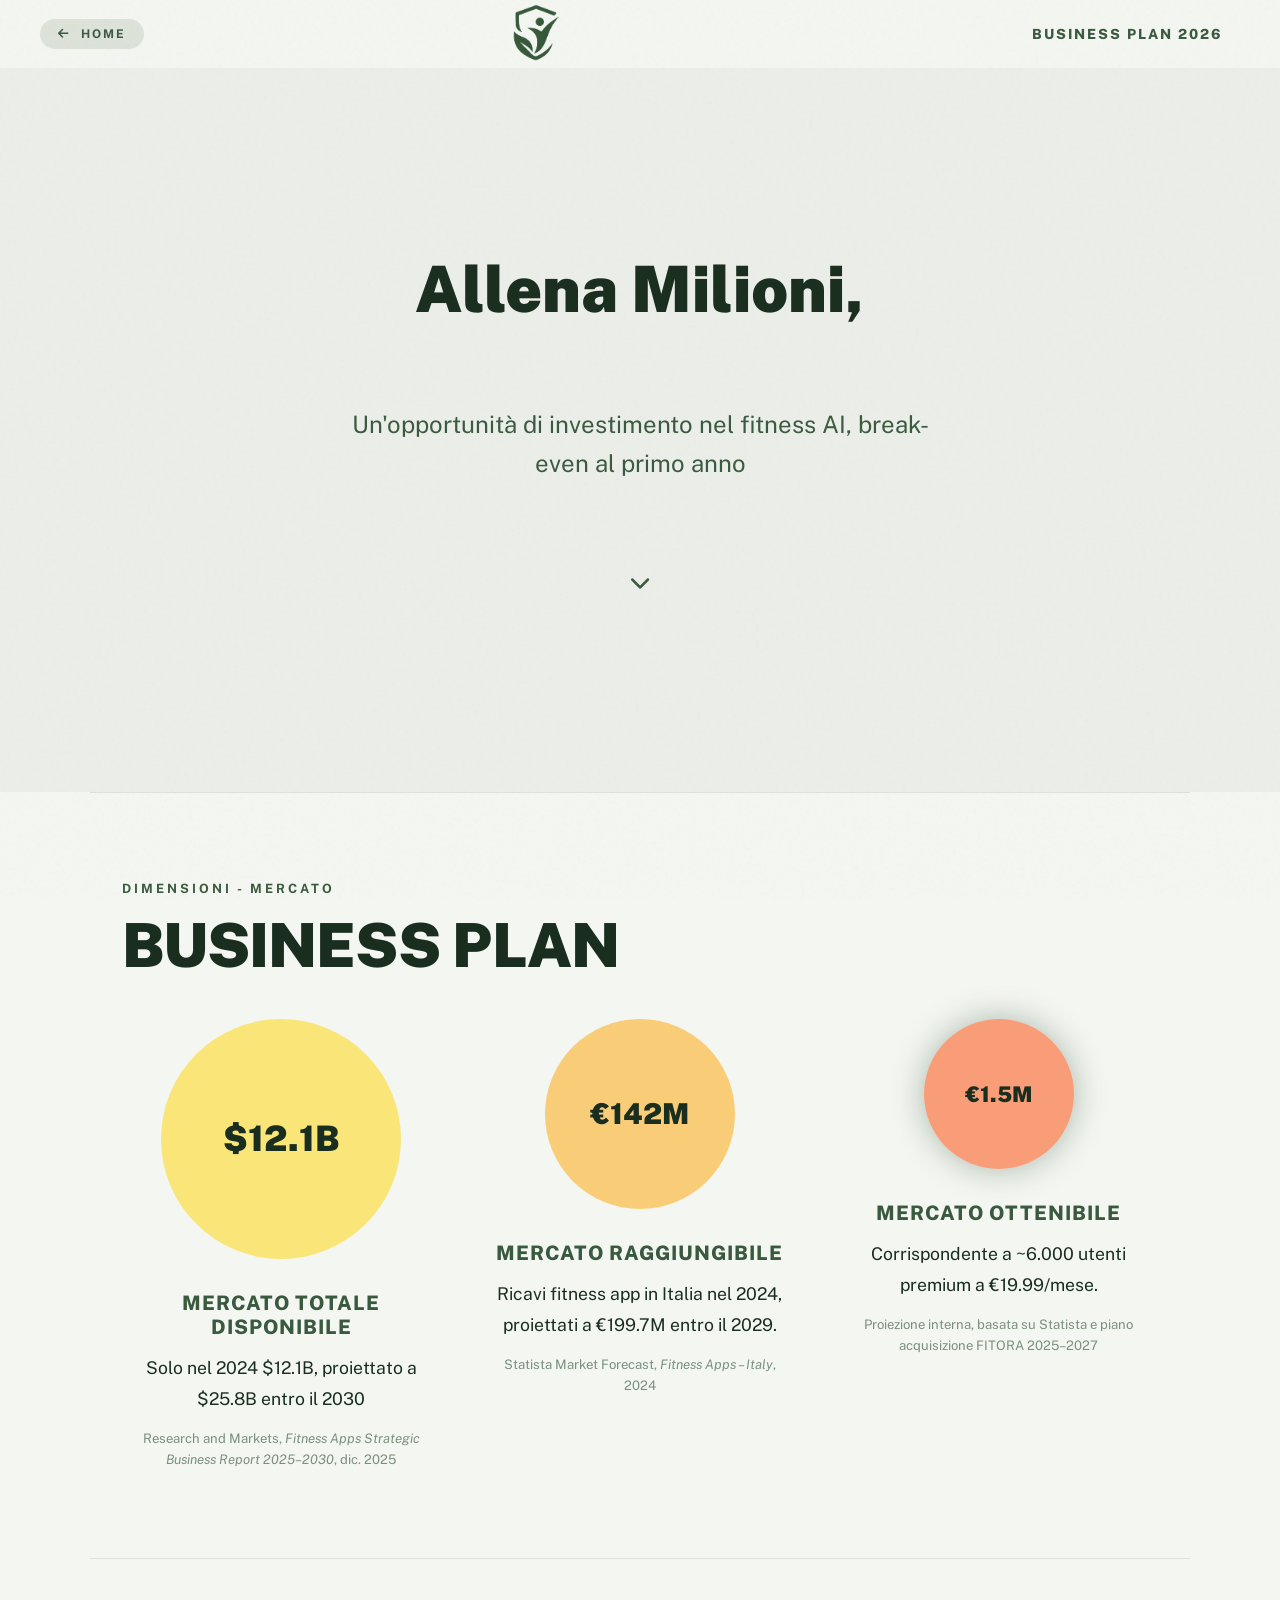
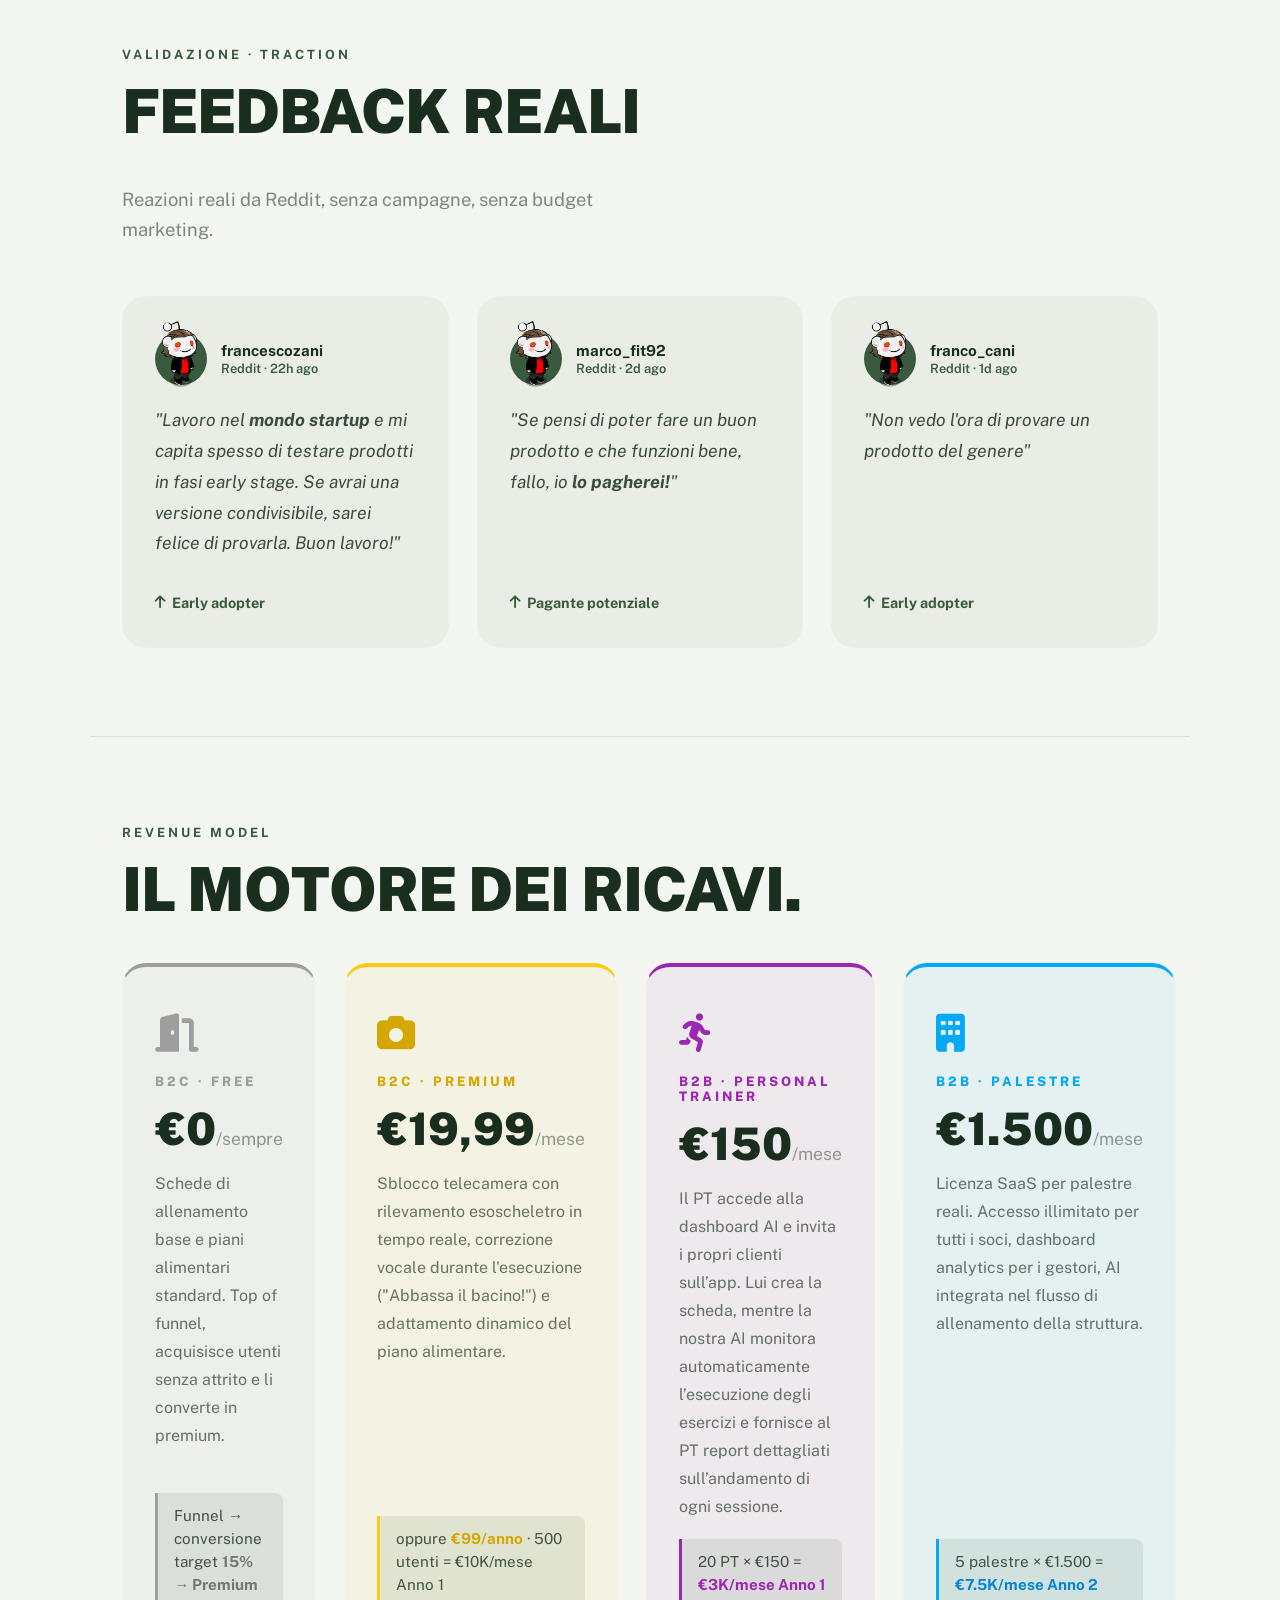
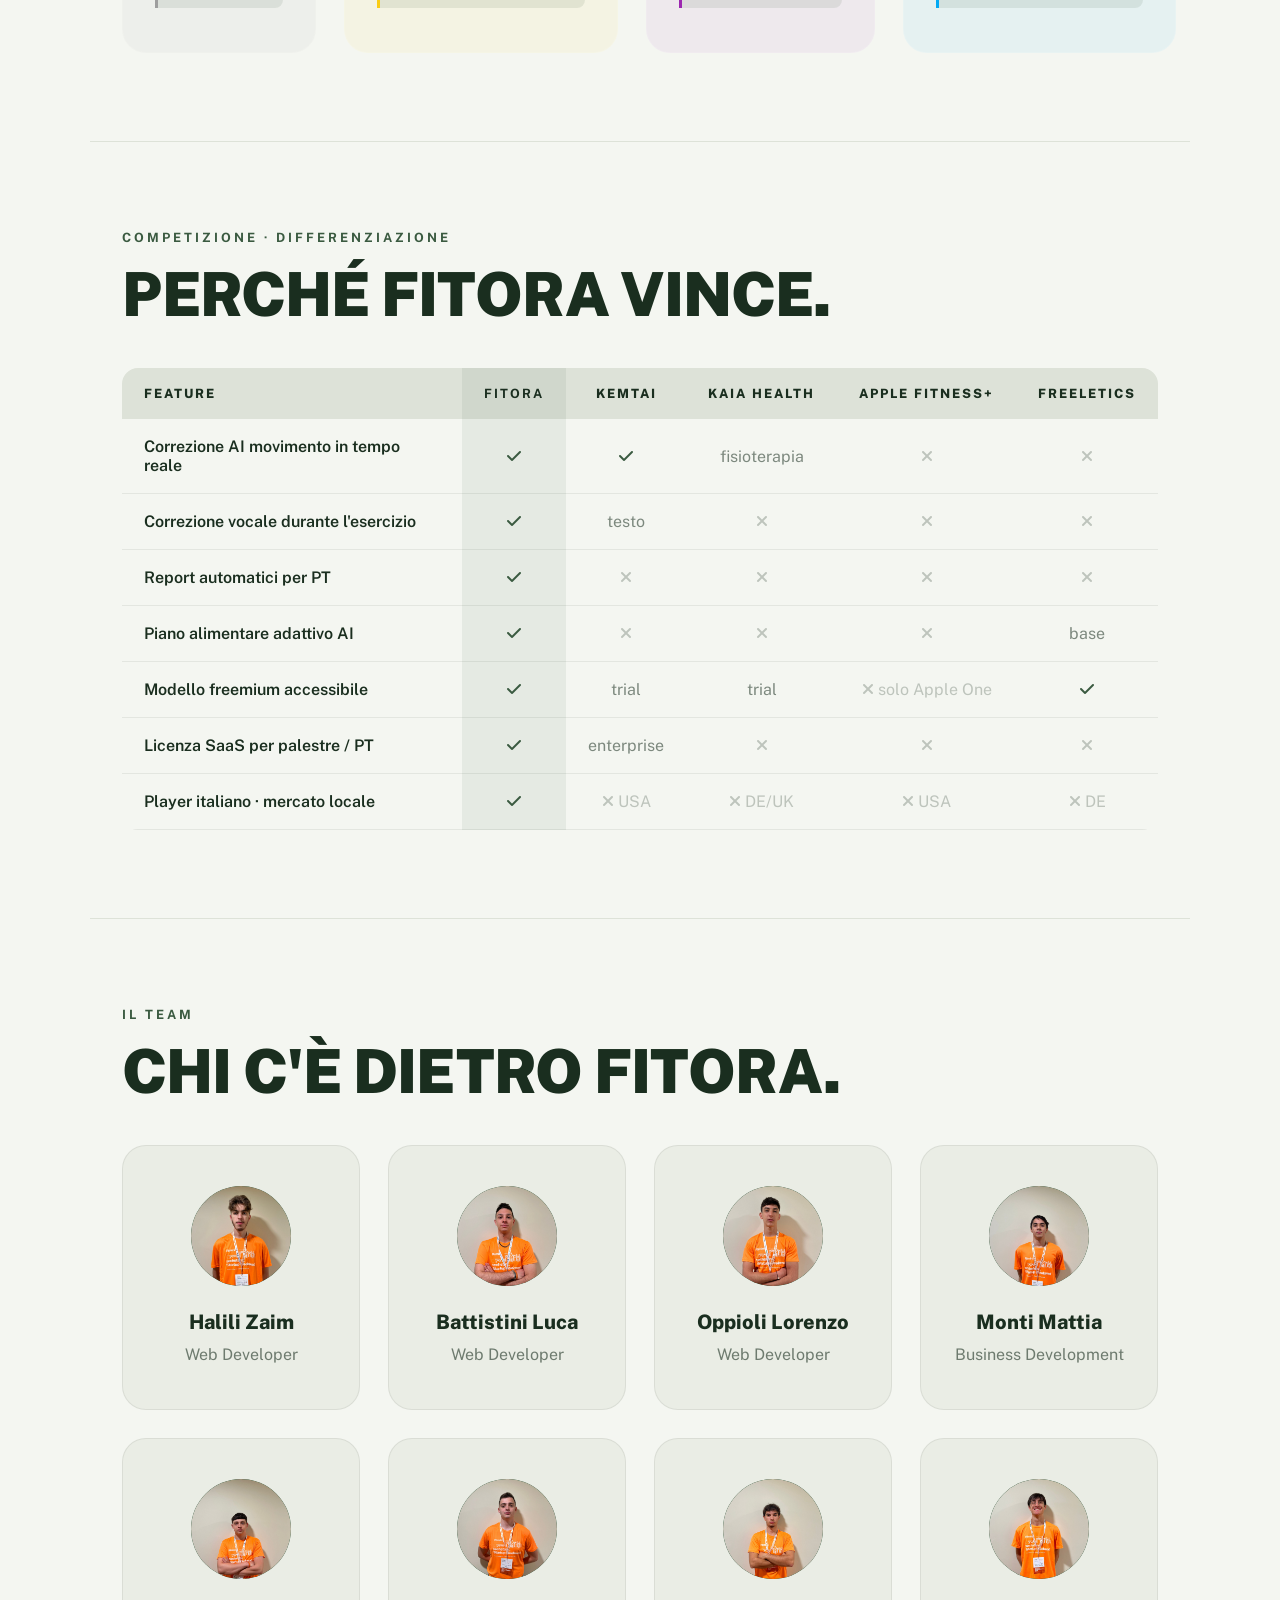
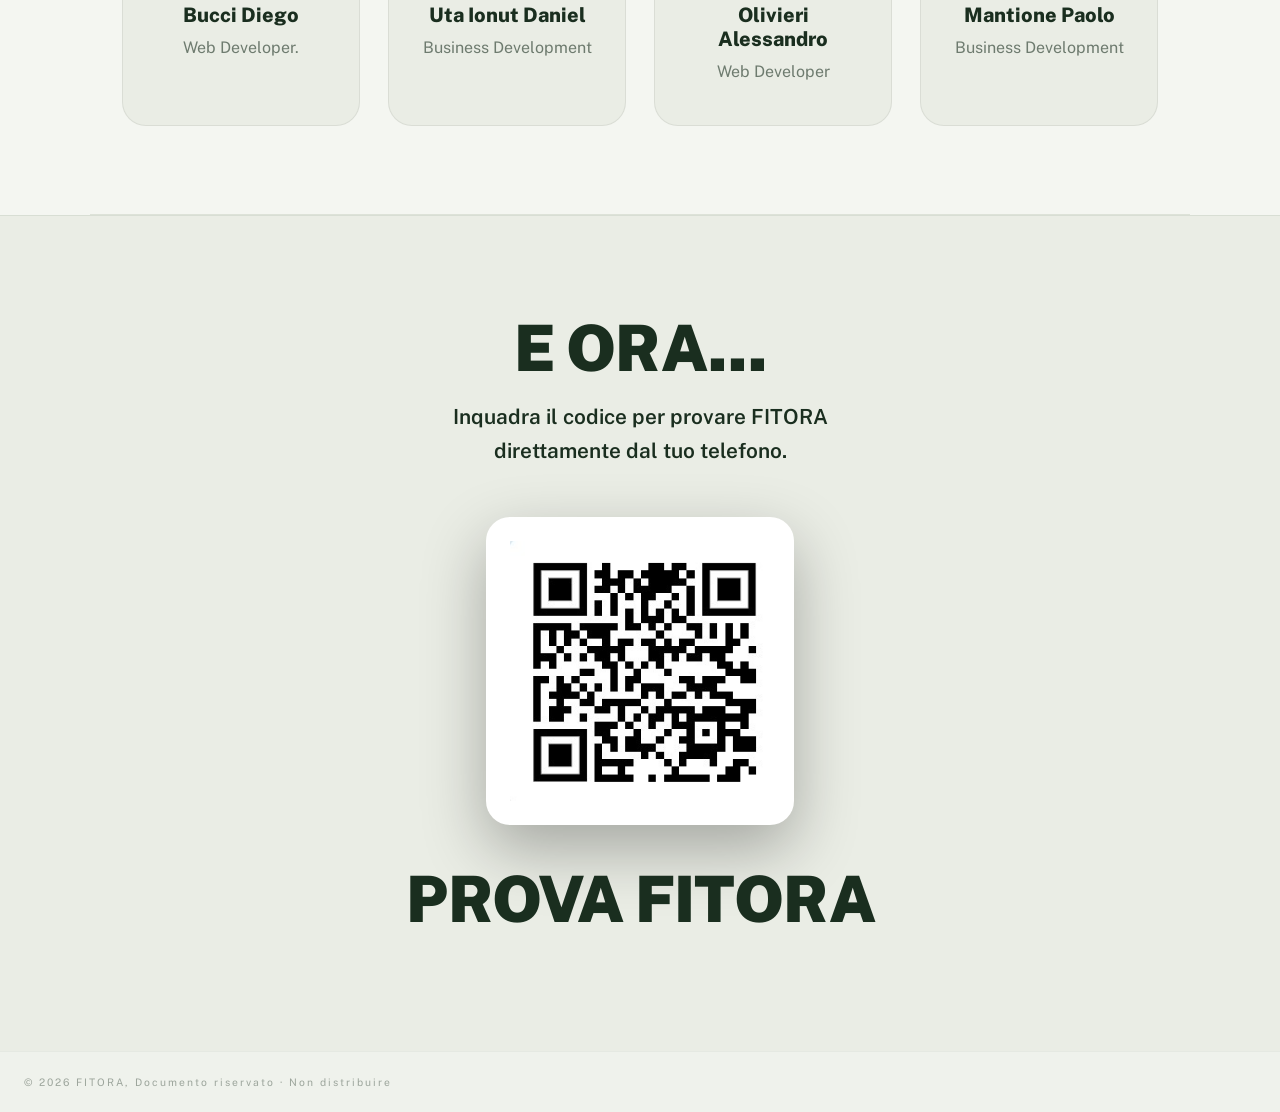
==== commit 12dc7362: "." ====
--- a/business.html
+++ b/business.html
@@ -54,9 +54,9 @@
           2025</div>
       </div>
       <div class="tam-item reveal-scale d2">
-        <div class="tam-circle tam-circle-mid" style="background-color: rgb(255, 165, 0, 0.5);">$142M</div>
+        <div class="tam-circle tam-circle-mid" style="background-color: rgb(255, 165, 0, 0.5);">€142M</div>
         <div class="tam-item-title">Mercato Raggiungibile</div>
-        <div class="tam-item-desc">Ricavi fitness app in Italia nel 2024, proiettati a $199.7M entro il 2029.</div>
+        <div class="tam-item-desc">Ricavi fitness app in Italia nel 2024, proiettati a €199.7M entro il 2029.</div>
         <div class="tam-source">Statista Market Forecast, <em>Fitness Apps – Italy</em>, 2024</div>
       </div>
       <div class="tam-item reveal-scale d3">
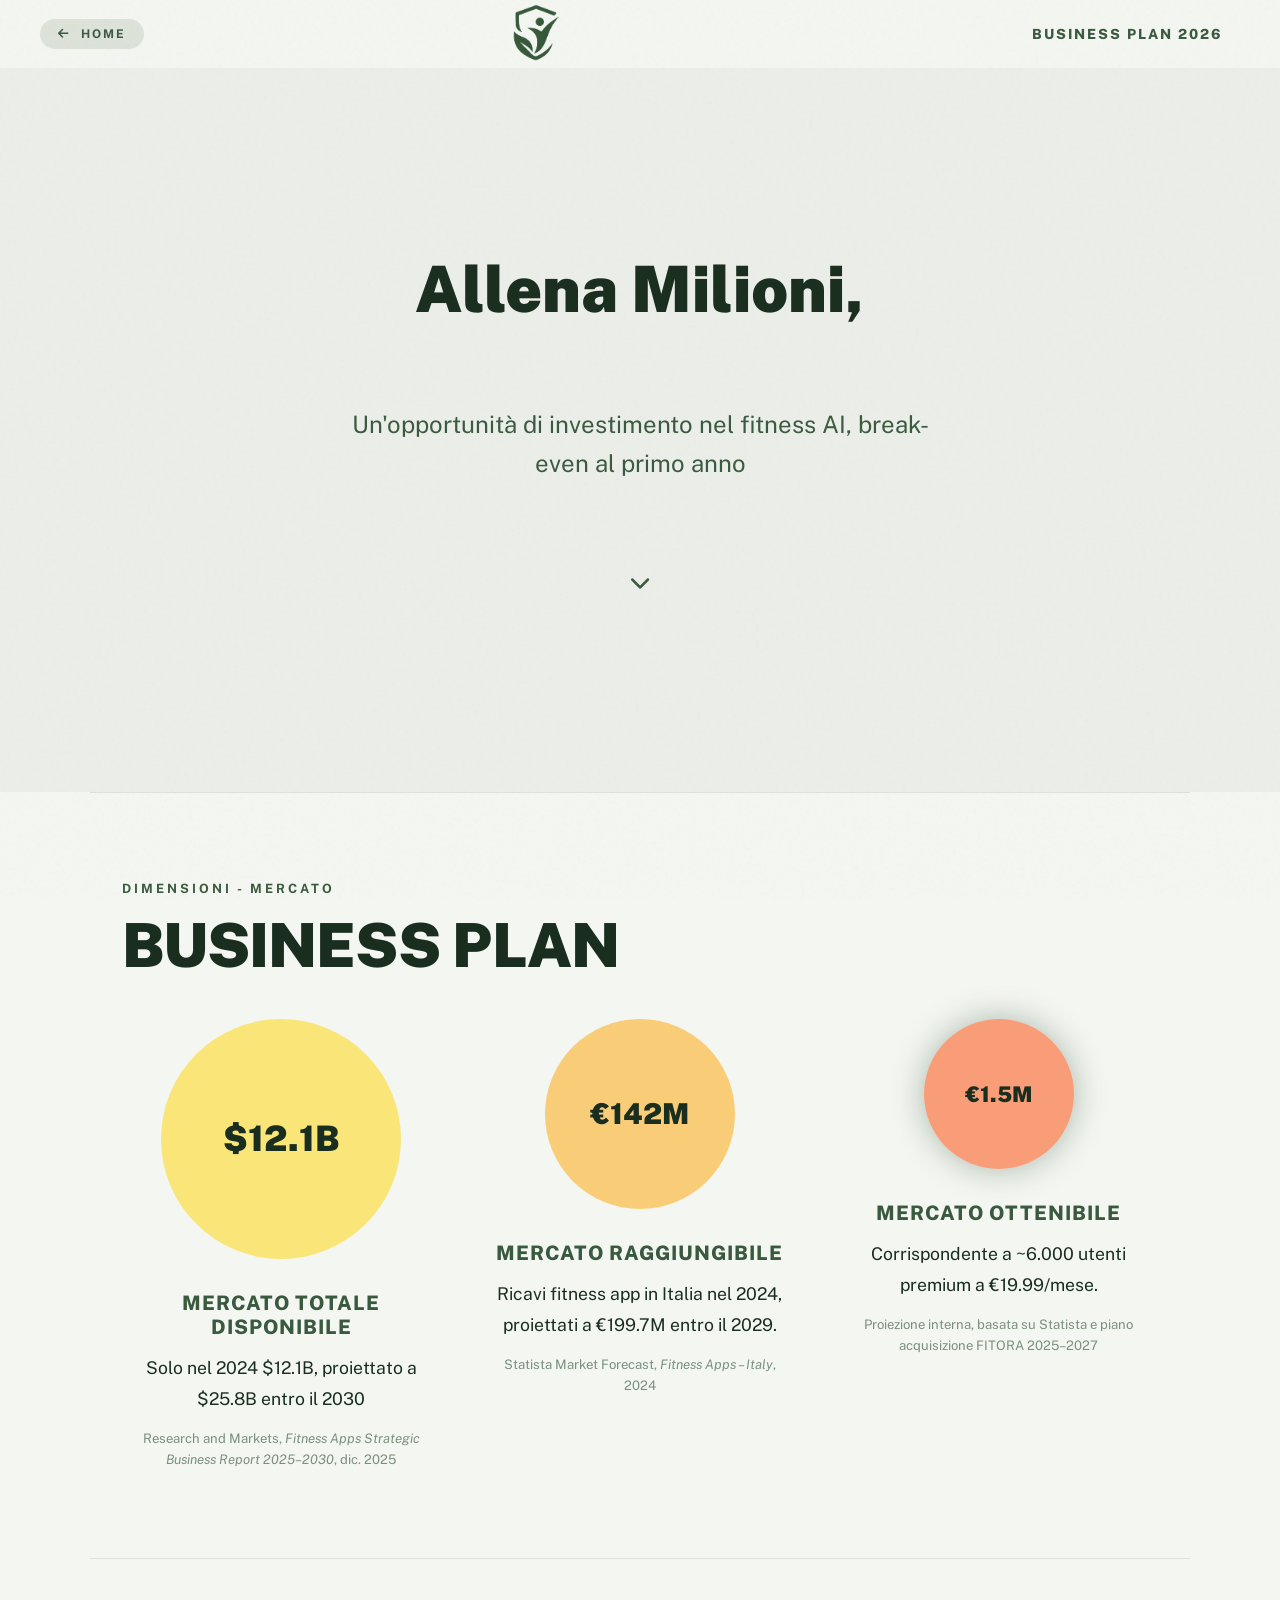
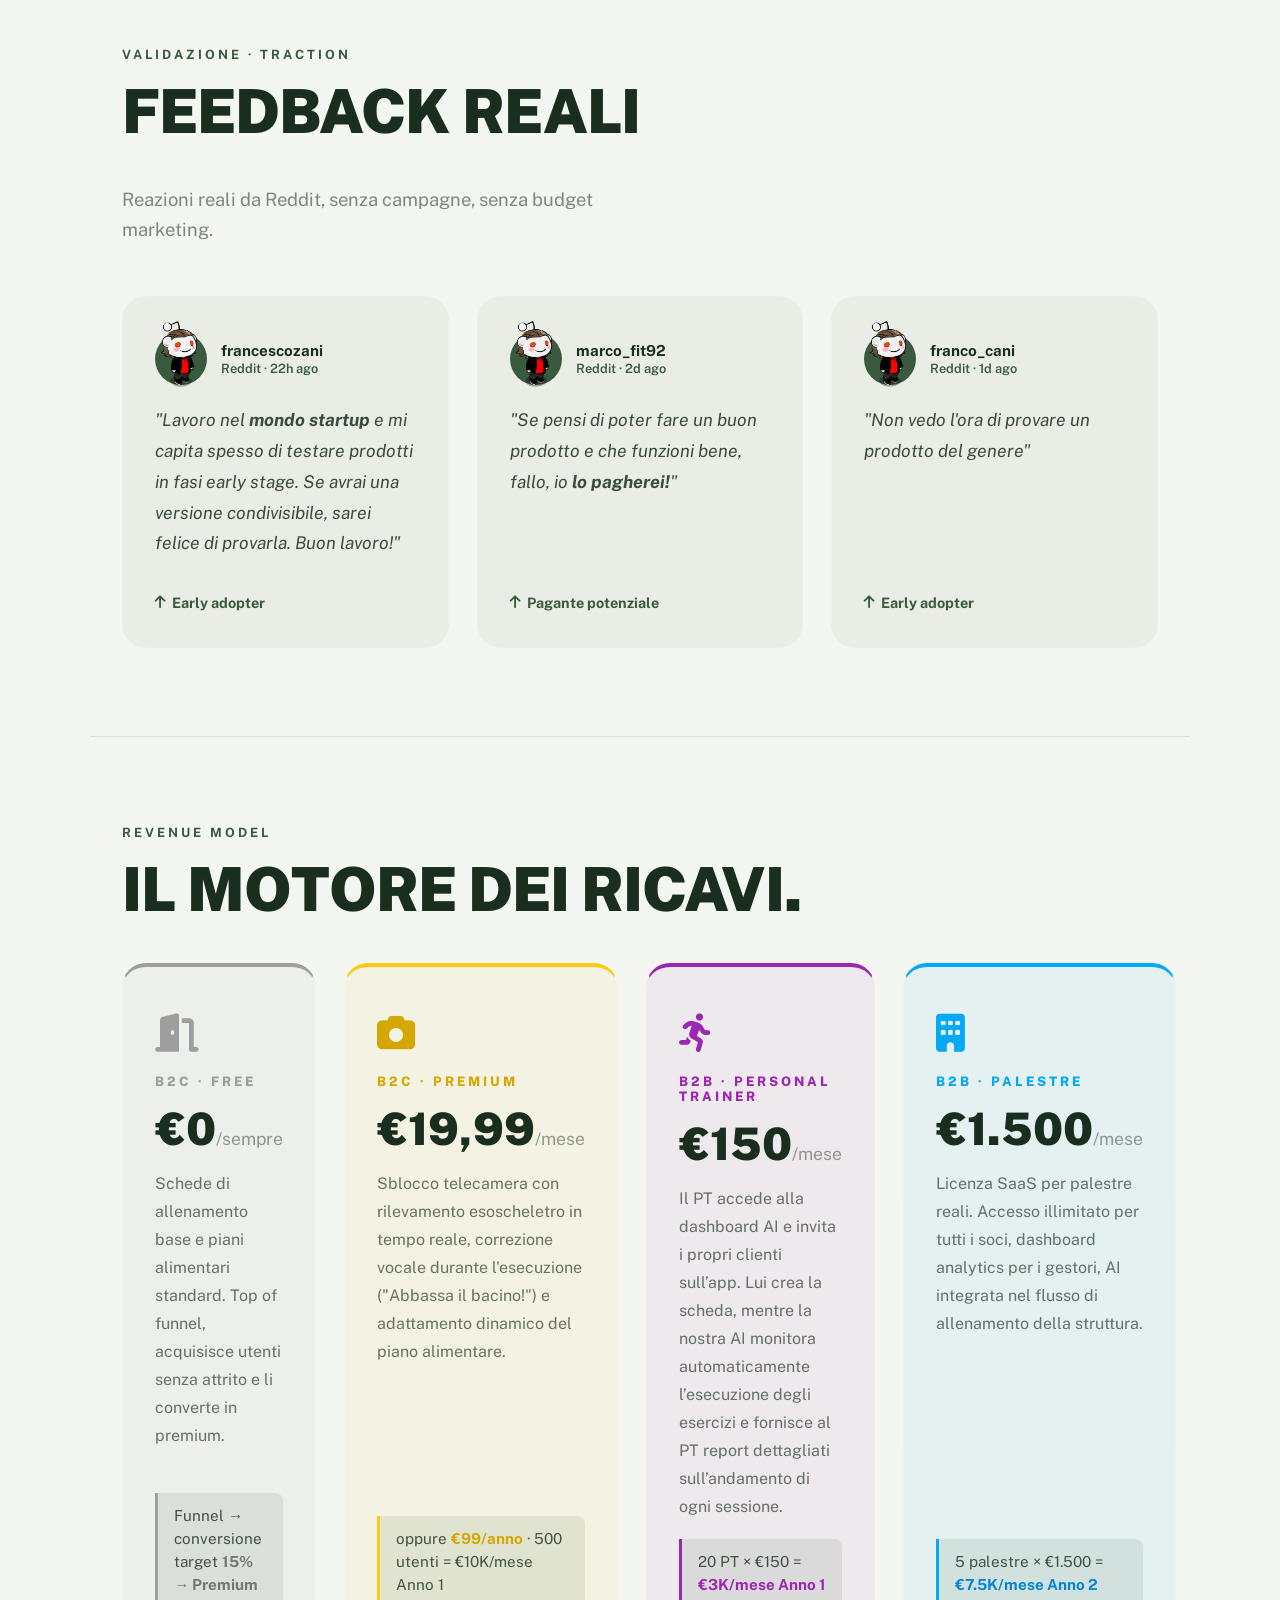
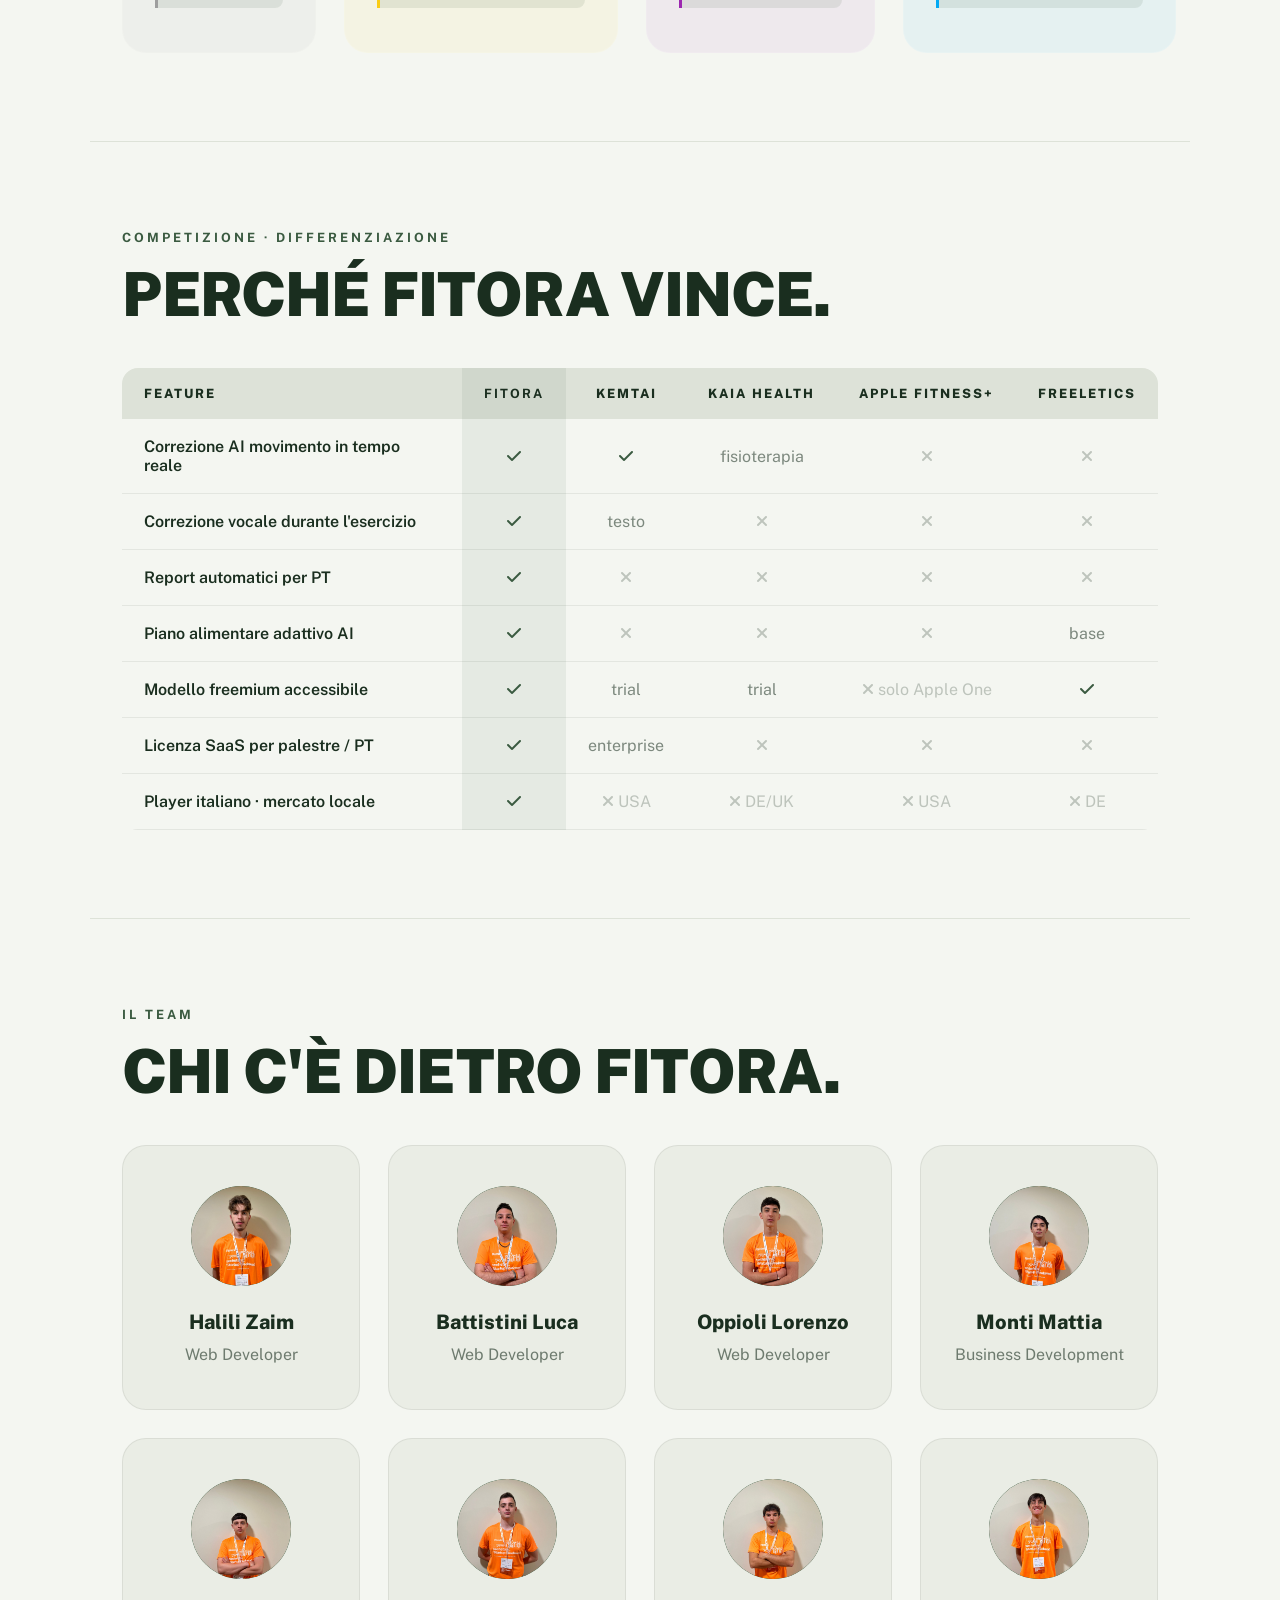
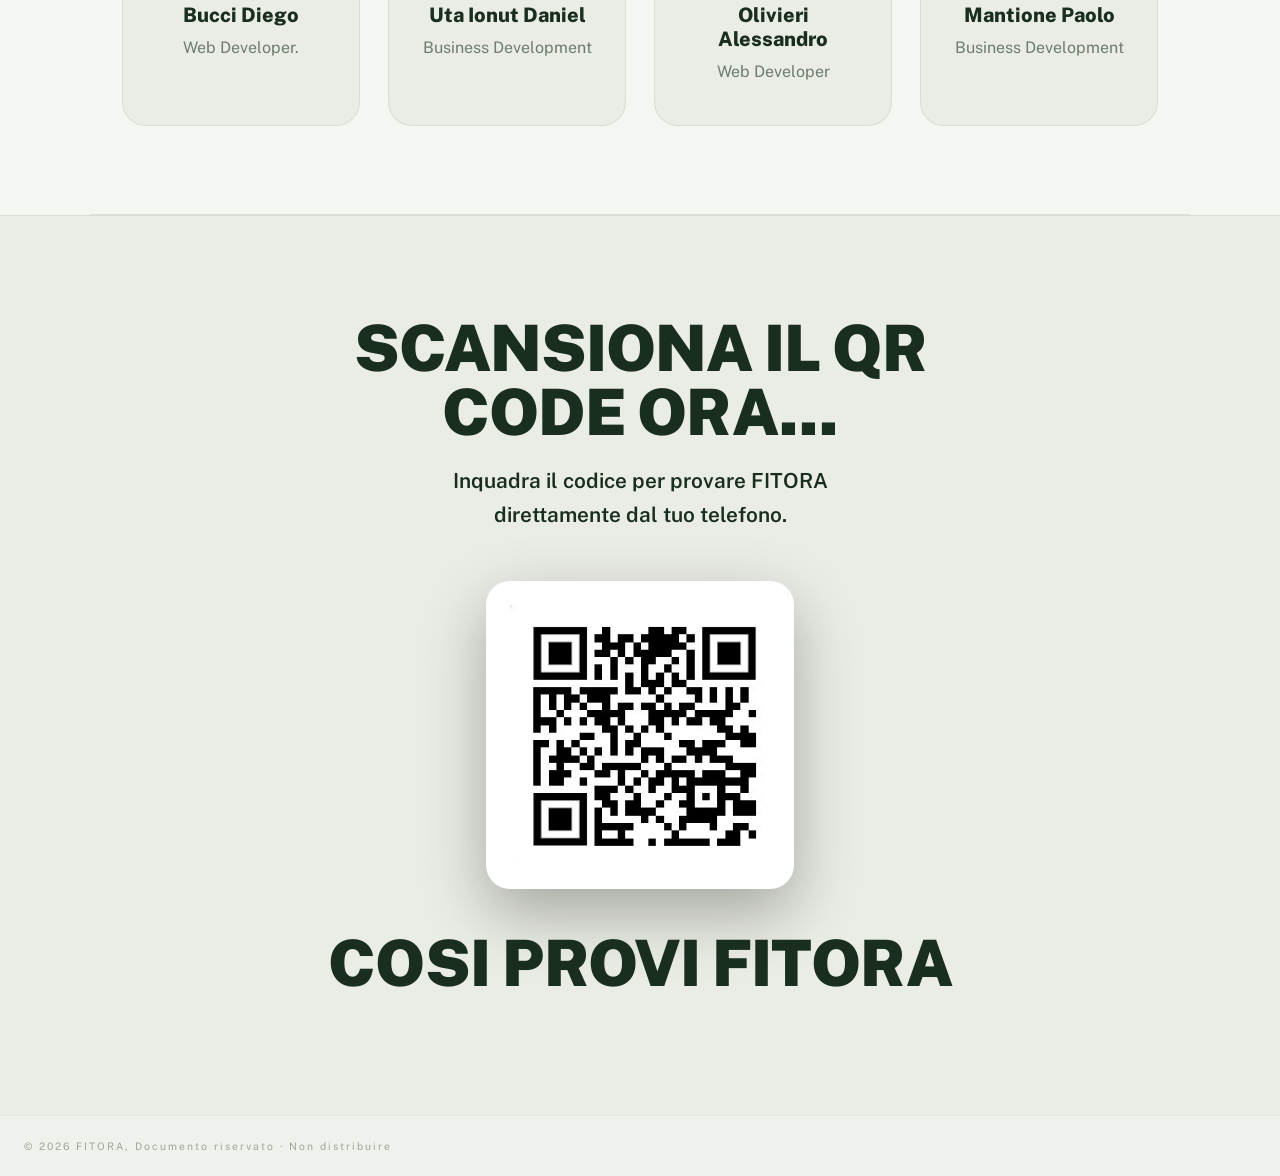
==== commit 9a95934d: "A" ====
--- a/business.html
+++ b/business.html
@@ -325,7 +325,7 @@
   <!-- ====================== QR ====================== -->
   <section id="qr-section">
     <div class="qr-inner reveal">
-      <h2 class="qr-title">E ORA...</h2>
+      <h2 class="qr-title">SCANSIONA IL QR CODE ORA...</h2>
       <p class="qr-sub" style="color: var(--white); font-weight: 600;">Inquadra il codice per provare FITORA direttamente dal tuo telefono.</p>
       <div class="qr-box">
         <img src="qr.png" alt="QR Code FITORA" class="qr-img">
@@ -333,7 +333,8 @@
       <br>
       <br>
       <br>
-      <h2 class="qr-title">PROVA FITORA</h2>
+      <h2 class="qr-title">COSI PROVI FITORA
+</h2>
     </div>
   </section>
   <!-- ══ CTA ══ -->
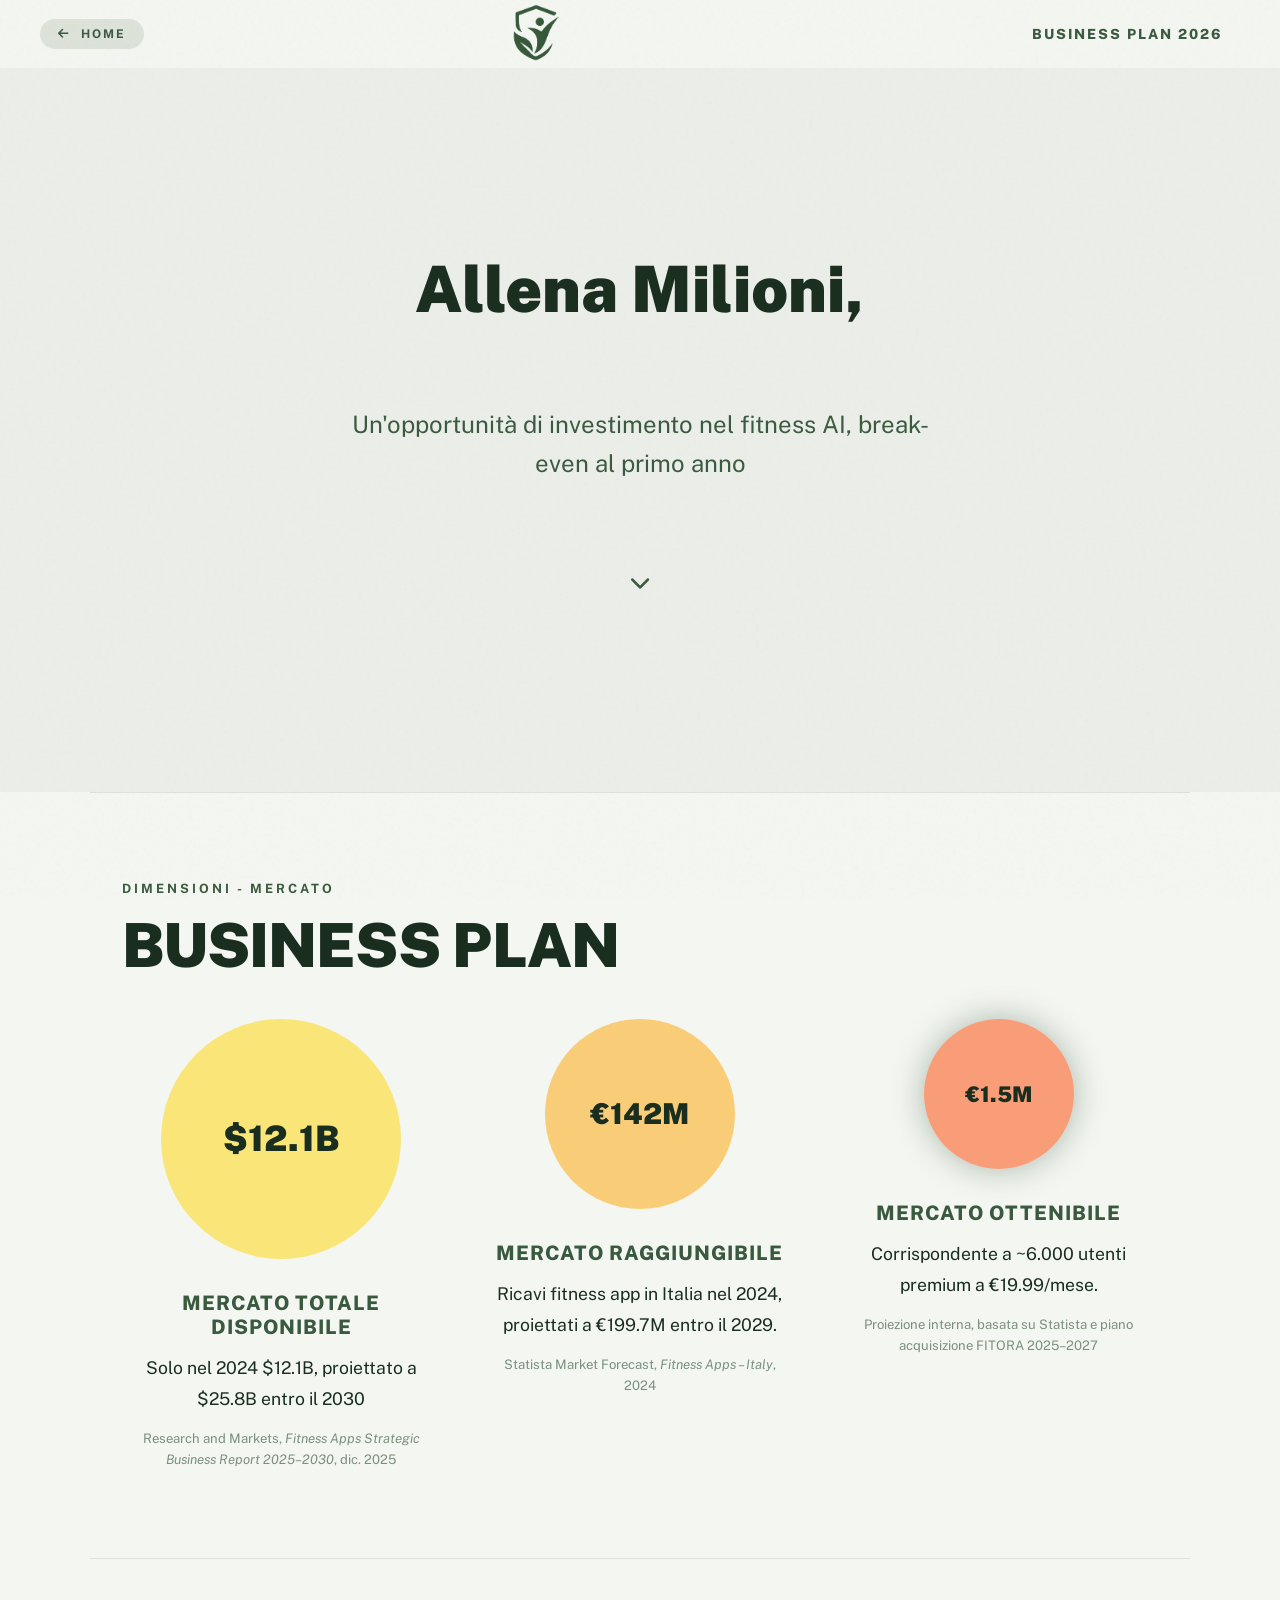
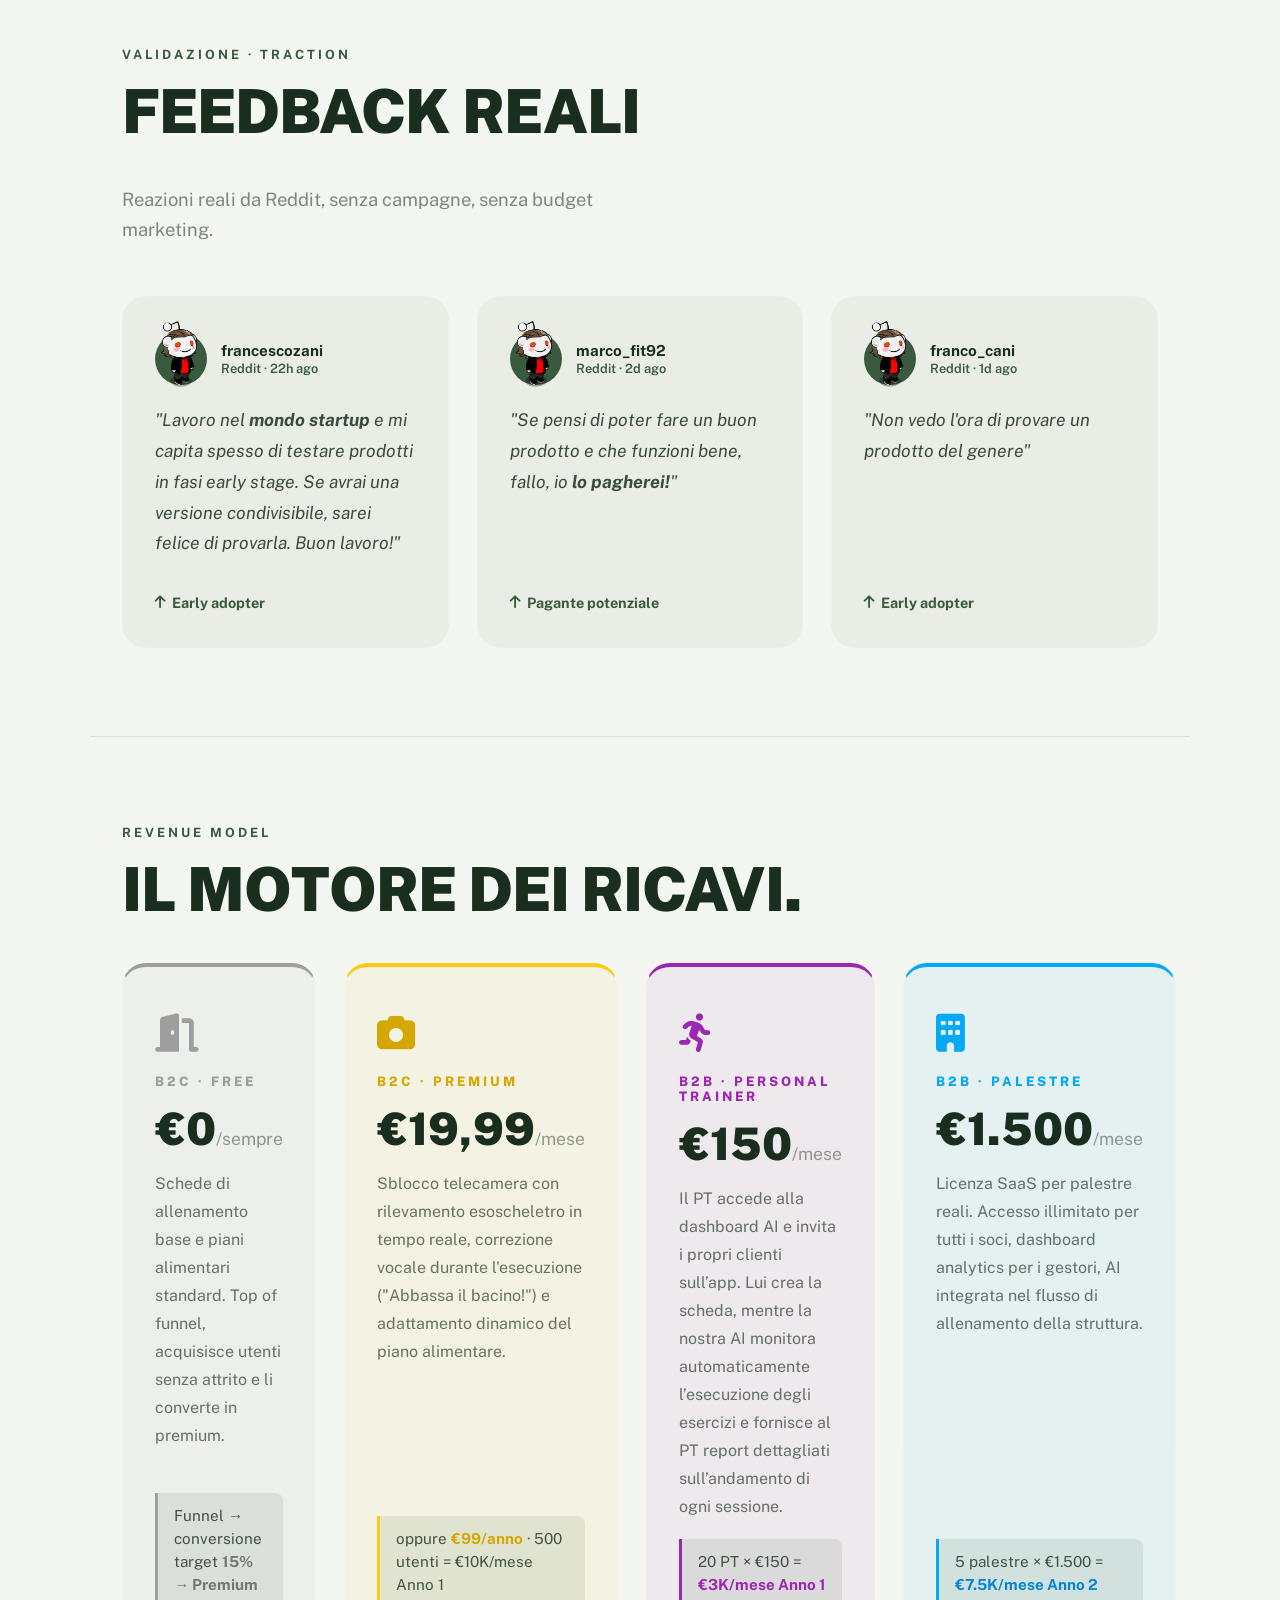
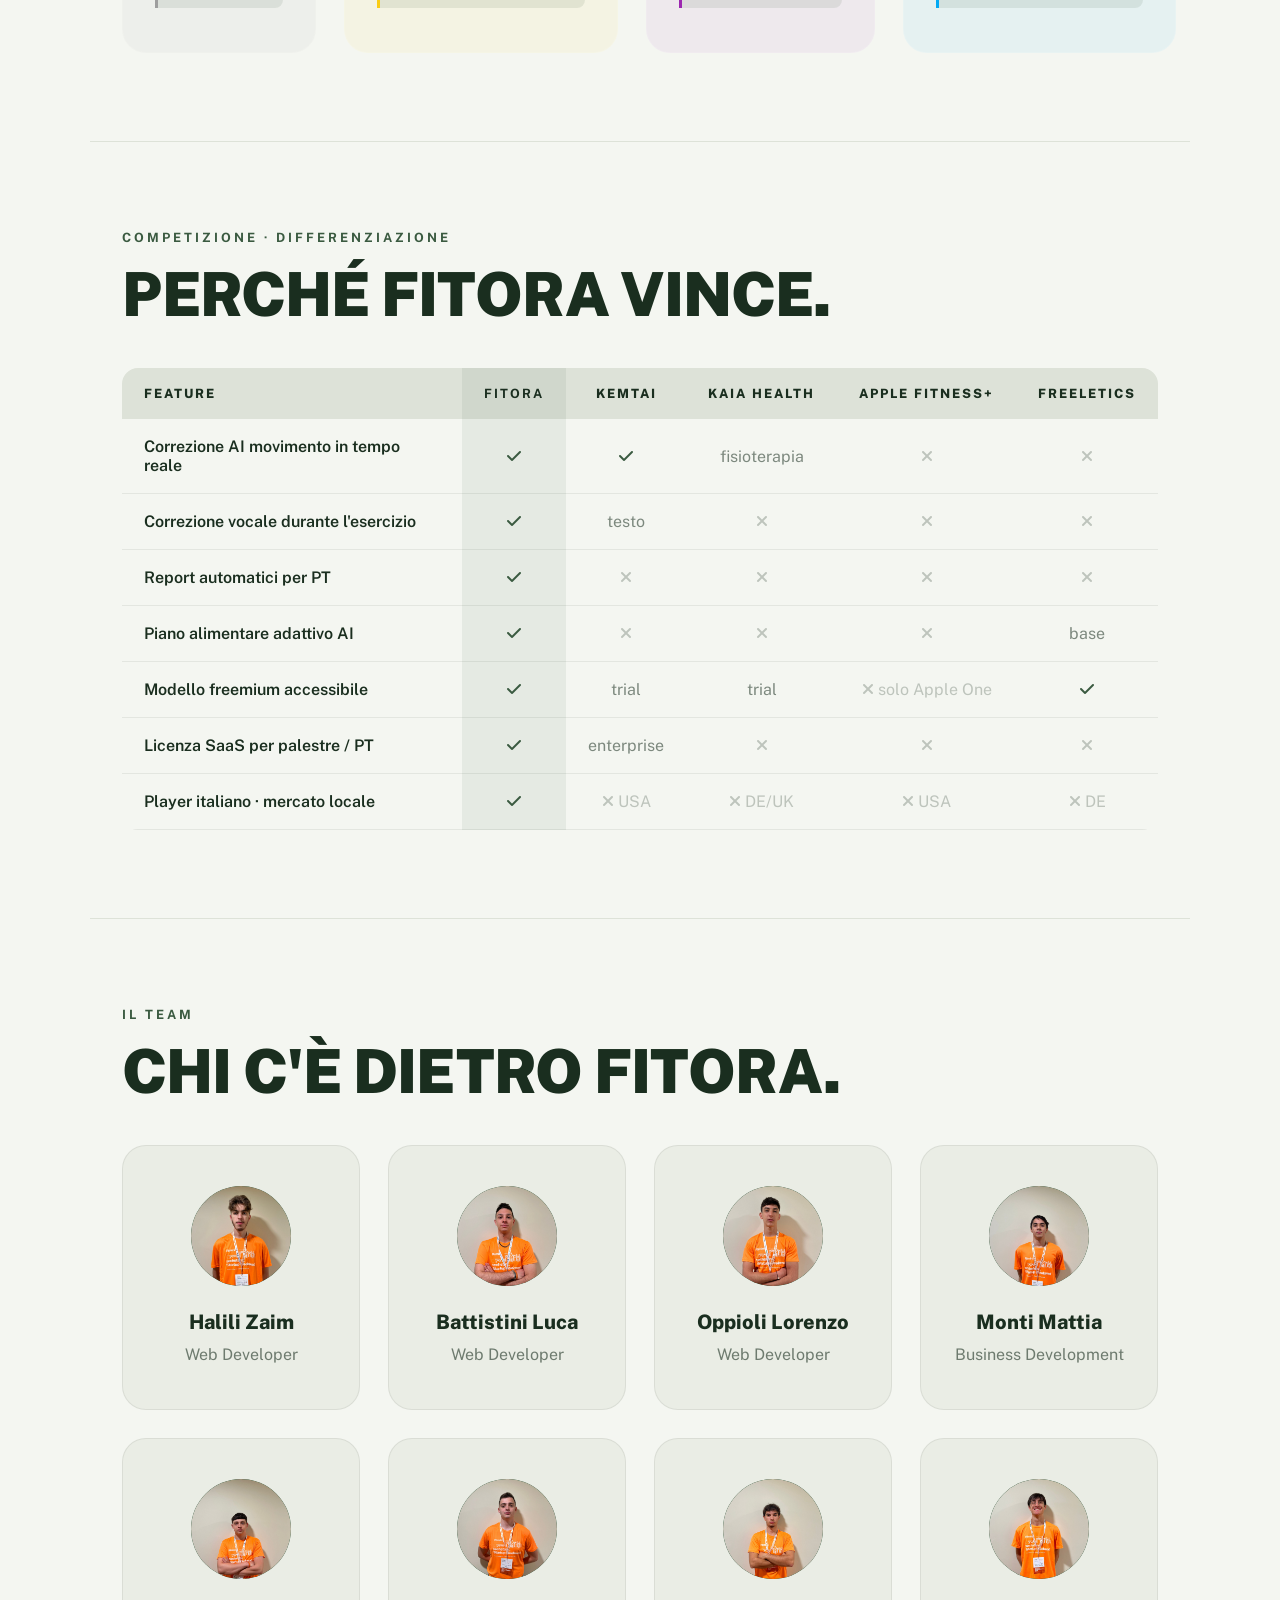
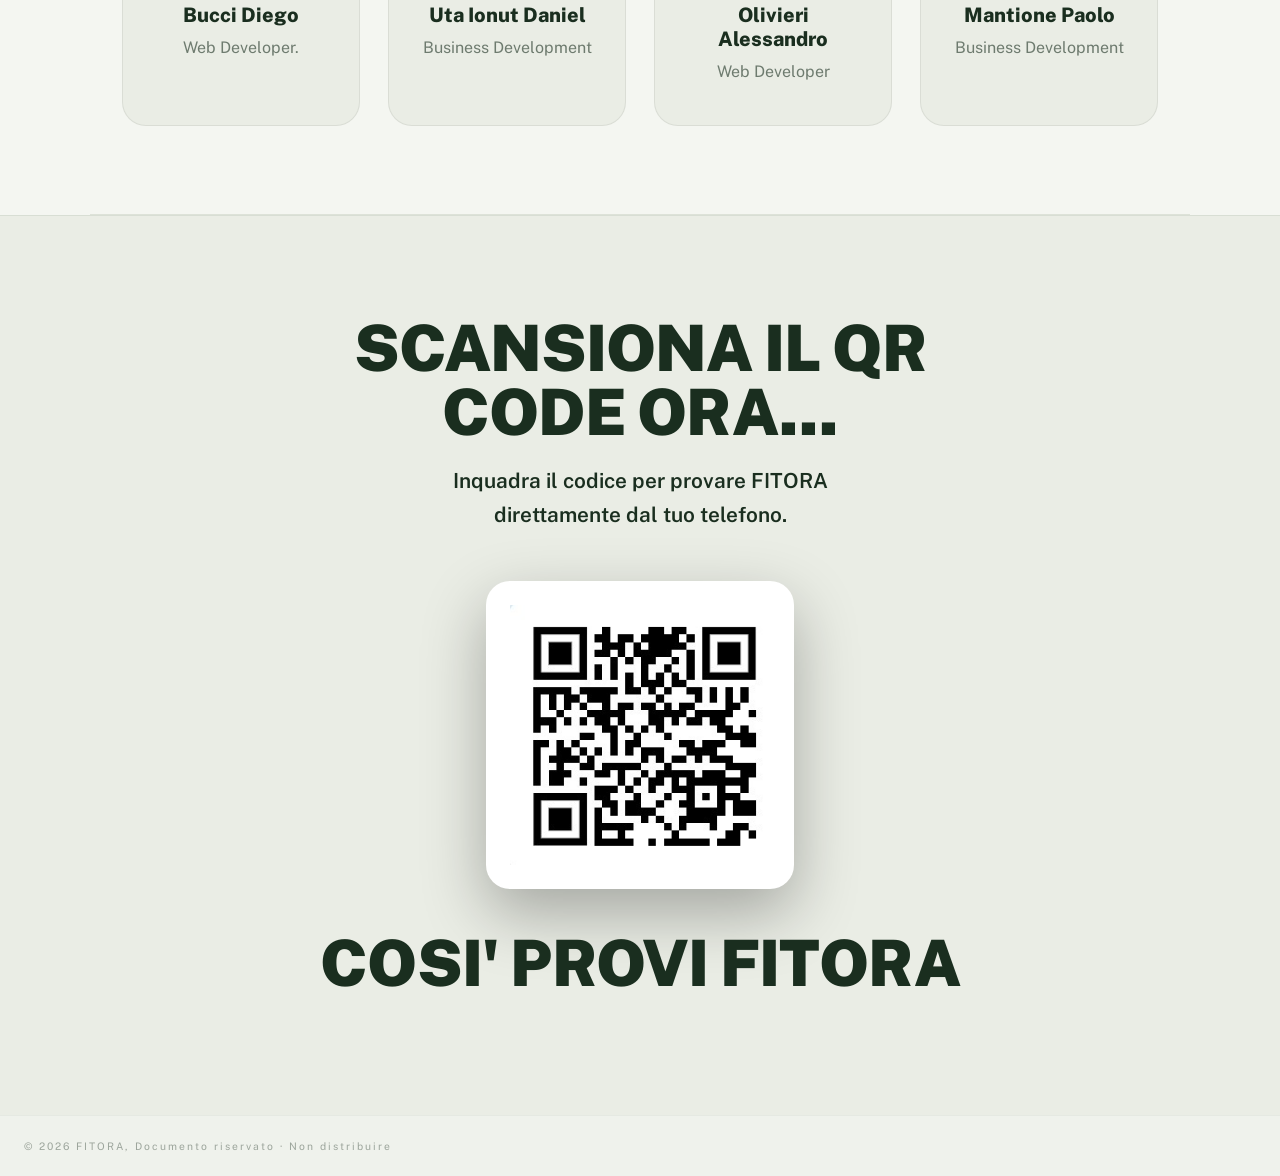
==== commit 9cf12197: "A" ====
--- a/business.html
+++ b/business.html
@@ -333,7 +333,7 @@
       <br>
       <br>
       <br>
-      <h2 class="qr-title">COSI PROVI FITORA
+      <h2 class="qr-title">COSI' PROVI FITORA
 </h2>
     </div>
   </section>
